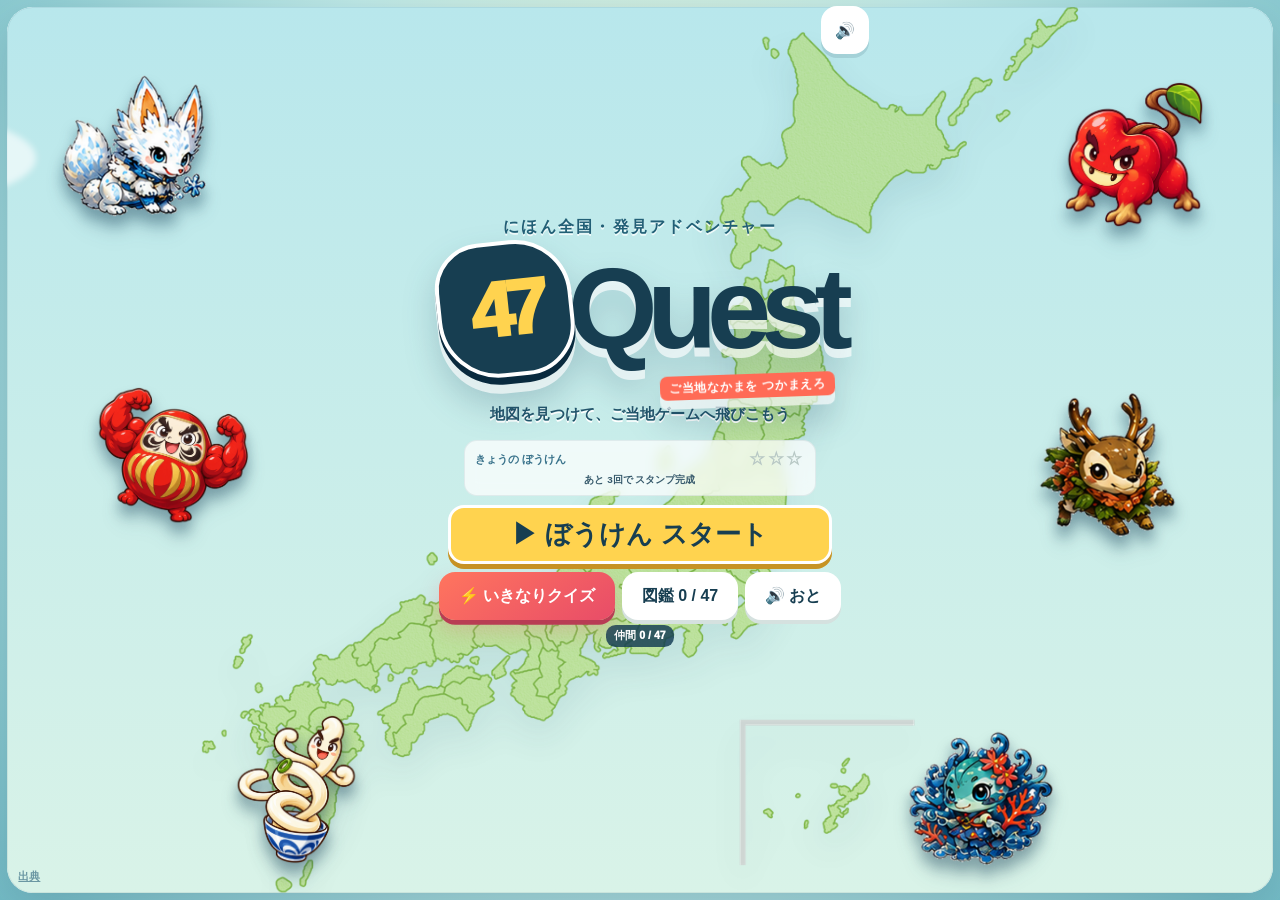
==== index.html @ 25d27fba "Add six distinctive regional characters and game-specific audio" ====
<!doctype html>
<html lang="ja">
  <head>
    <meta charset="UTF-8" />
    <meta name="viewport" content="width=device-width, initial-scale=1, viewport-fit=cover" />
    <meta name="theme-color" content="#123b53" />
    <meta name="description" content="日本全国を冒険して、47都道府県の場所と名前を楽しく覚えるWebゲーム" />
    <meta name="color-scheme" content="light" />
    <title>47Quest — にほん発見アドベンチャー</title>
    <link rel="icon" href="data:image/svg+xml,<svg xmlns='http://www.w3.org/2000/svg' viewBox='0 0 64 64'><rect rx='16' width='64' height='64' fill='%23123b53'/><path d='M17 15h9L19 49h-8l4-16H8l2-7h7zm13 0h9L32 49h-8l4-16h-7l2-7h7zm9 19c0-10 6-19 15-19s14 7 14 16c0 8-4 14-10 17l5 8h-9l-4-6c-8-1-11-7-11-16zm8 0c0 6 2 9 6 9s7-5 7-12c0-6-2-9-6-9-5 0-7 6-7 12z' fill='%23ffcf54'/></svg>" />
    <link rel="stylesheet" href="./styles.css" />
    <link rel="stylesheet" href="./src/interface.css" />
    <link rel="stylesheet" href="./src/featured-games.css" />
  </head>
  <body>
    <a class="skip-link" href="#game-main">ゲームへ移動</a>
    <main id="app" aria-live="polite"></main>
    <noscript>このゲームを遊ぶにはJavaScriptを有効にしてください。</noscript>
    <script src="./src/map-points.js" defer></script>
    <script src="./src/prefectures.js" defer></script>
    <script src="./src/prefecture-deck.js" defer></script>
    <script src="./src/regional-games.js" defer></script>
    <script src="./src/featured-games.js" defer></script>
    <script src="./src/microgames-v3.js" defer></script>
    <script src="./src/character-art.js" defer></script>
    <script src="./src/character-cries.js" defer></script>
    <script src="./src/game-audio.js" defer></script>
    <script src="./src/app.js" defer></script>
  </body>
</html>
---- styles.css ----
:root {
  --navy: #123b53;
  --navy-2: #23546d;
  --ocean: #dff5f7;
  --cream: #fffaf0;
  --paper: #fffdf8;
  --sun: #ffcf54;
  --coral: #ff6b56;
  --mint: #71d3ad;
  --sky: #80ccef;
  --lavender: #c9ace5;
  --line: rgba(18, 59, 83, .14);
  --shadow: 0 .55rem 0 rgba(18, 59, 83, .14), 0 1.1rem 2.6rem rgba(34, 87, 109, .12);
  --soft-shadow: 0 .3rem 0 rgba(18, 59, 83, .12);
  --ease: cubic-bezier(.2, .9, .25, 1.2);
}

* { box-sizing: border-box; }
html, body { width: 100%; height: 100%; overflow: hidden; }
body {
  margin: 0;
  min-width: 320px;
  background: #d8f1f3;
  color: var(--navy);
  font-family: ui-rounded, "Hiragino Maru Gothic ProN", "Yu Gothic UI", "Meiryo", sans-serif;
  -webkit-font-smoothing: antialiased;
  overscroll-behavior: none;
  user-select: none;
}
button { border: 0; color: inherit; font: inherit; }
button, [role="button"] { -webkit-tap-highlight-color: transparent; }
button:focus-visible, [role="button"]:focus-visible, canvas:focus-visible { outline: .22rem solid #1a80c3; outline-offset: .18rem; }
.skip-link { position: fixed; left: 1rem; top: -5rem; z-index: 20; background: #fff; color: var(--navy); padding: .7rem 1rem; border-radius: .8rem; font-weight: 900; }
.skip-link:focus { top: 1rem; }
#app { width: 100%; height: 100dvh; }

.app-screen {
  position: relative;
  isolation: isolate;
  width: 100%;
  height: 100dvh;
  overflow: hidden;
  display: grid;
  grid-template-rows: clamp(2.8rem, 7.2dvh, 4.2rem) minmax(0, 1fr);
  background:
    radial-gradient(circle at 10% 8%, rgba(255, 233, 139, .72) 0 7%, transparent 22%),
    radial-gradient(circle at 93% 88%, rgba(113, 211, 173, .42) 0 8%, transparent 24%),
    linear-gradient(145deg, #e5f8fa 0%, #fffaf0 58%, #d6f0e5 100%);
}
.app-screen::before { content:""; position:absolute; z-index:-1; width:clamp(10rem,28vw,28rem); aspect-ratio:1; right:-8%; top:10%; border-radius:43% 57% 62% 38%; background:radial-gradient(circle at 35% 32%,rgba(255,255,255,.72),rgba(128,204,239,.2) 42%,rgba(113,211,173,.12) 68%,transparent 70%); animation:world-drift 9s ease-in-out infinite alternate; pointer-events:none; }
@keyframes world-drift { to { transform:translate3d(-2.5vw,2vh,0) rotate(8deg) scale(1.05); } }
.app-screen::after {
  content: "";
  position: absolute;
  inset: 0;
  z-index: -1;
  pointer-events: none;
  opacity: .22;
  background-image: radial-gradient(rgba(18,59,83,.24) .7px, transparent .7px);
  background-size: 12px 12px;
  mask-image: linear-gradient(to bottom, #000, transparent 72%);
}

.topbar {
  z-index: 5;
  display: grid;
  grid-template-columns: minmax(8rem, 1fr) minmax(11rem, 2fr) minmax(8rem, 1fr);
  align-items: center;
  gap: 1rem;
  padding: max(.45rem, env(safe-area-inset-top)) max(1rem, env(safe-area-inset-right)) .4rem max(1rem, env(safe-area-inset-left));
  border-bottom: 1px solid rgba(18, 59, 83, .09);
  background: rgba(255, 253, 248, .7);
  backdrop-filter: blur(18px);
}
.brand { display: inline-flex; align-items: center; gap: .5rem; width: max-content; background: transparent; cursor: pointer; font-weight: 1000; letter-spacing: -.055em; font-size: clamp(1.05rem, 2vw, 1.65rem); }
.brand-mark { display: grid; place-items: center; width: clamp(2rem, 5dvh, 2.7rem); aspect-ratio: 1; border-radius: 35% 35% 42% 32%; background: var(--navy); color: var(--sun); box-shadow: var(--soft-shadow); transform: rotate(-4deg); letter-spacing: -.12em; font-size: .72em; }
.brand:hover .brand-mark { transform: rotate(5deg) scale(1.05); }
.top-title { min-width:0; justify-self:center; overflow:hidden; color:var(--navy); font-size:clamp(.92rem,1.7vw,1.35rem); font-weight:1000; text-align:center; text-overflow:ellipsis; white-space:nowrap; }
.top-actions { position:relative; justify-self:end; display:flex; gap:.55rem; }
.icon-button { min-width: clamp(2.35rem, 6dvh, 3rem); height: clamp(2.35rem, 6dvh, 3rem); padding: 0 .75rem; border-radius: 1rem; background: #fff; color: var(--navy); box-shadow: var(--soft-shadow); cursor: pointer; font-weight: 1000; transition: transform .18s var(--ease), background .18s; }
.icon-button:hover { transform: translateY(-2px) rotate(2deg); background: #fff6d5; }
.icon-button:active { transform: translateY(3px) scale(.97); box-shadow: none; }
.audio-panel { position:absolute; z-index:40; right:0; top:calc(100% + .7rem); width:min(21rem,calc(100vw - 1.4rem)); padding:.8rem; border:.18rem solid rgba(255,255,255,.8); border-radius:1.2rem; background:rgba(255,253,248,.96); box-shadow:0 1rem 2.8rem rgba(18,59,83,.28); backdrop-filter:blur(1rem) saturate(150%); transform-origin:top right; animation:audio-panel-in .24s cubic-bezier(.16,1,.3,1) both; }
.audio-panel[hidden] { display:none; }
@keyframes audio-panel-in { from { opacity:0; transform:scale(.9) translateY(-.4rem); } }
.audio-panel header { display:flex; align-items:center; justify-content:space-between; margin-bottom:.55rem; }
.audio-panel header strong { font-size:1rem; }
.audio-panel header button { width:2rem; aspect-ratio:1; border-radius:.6rem; background:#eaf4f3; cursor:pointer; font-weight:1000; }
.audio-panel label { display:grid; gap:.28rem; margin:.5rem 0; }
.audio-panel label>span { display:flex; justify-content:space-between; color:var(--navy); font-size:.78rem; font-weight:1000; }
.audio-panel output { min-width:2.2rem; color:#277054; text-align:right; }
.audio-panel input[type="range"] { --volume-fill:75%; width:100%; height:1.35rem; margin:0; cursor:pointer; accent-color:#38a87b; touch-action:none; }
.audio-panel label:nth-of-type(2) input { --volume-fill:85%; }
.audio-master-button { width:100%; min-height:2.5rem; margin-top:.4rem; border-radius:.75rem; background:var(--navy); color:#fff; cursor:pointer; font-size:.76rem; font-weight:1000; }

.viewport { min-height: 0; position: relative; display: grid; place-items: stretch; padding: clamp(.55rem, 1.8dvh, 1.15rem) clamp(.65rem, 2vw, 1.7rem) max(1rem, calc(env(safe-area-inset-bottom) + .55rem)); }
.scene { width: min(100%, 96rem); height: 100%; min-height: 0; margin: 0 auto; animation: scene-in .58s cubic-bezier(.16,1,.3,1) both; }
@keyframes scene-in { from { opacity:0; transform:translateY(1.4rem) scale(.975); filter:blur(.35rem); } 65% { filter:blur(0); } }
.scene > :where(header,aside,.map-card,.lesson-panel,.writing-board,.game-board,.review-location-map,.review-location-panel,.collection-grid,.reward-characters,.button-row) { animation:content-rise .62s cubic-bezier(.16,1,.3,1) both; }
.scene > :where(.map-card,.writing-board,.game-board,.review-location-panel,.collection-grid,.reward-characters) { animation-delay:.07s; }
@keyframes content-rise { from { opacity:0; transform:translateY(1rem) scale(.985); } }
.topbar { animation:topbar-arrive .48s cubic-bezier(.16,1,.3,1) both; }
@keyframes topbar-arrive { from { opacity:0; transform:translateY(-55%); } }
.title,.micro-command { animation:title-pop .55s .08s cubic-bezier(.18,1.35,.35,1) both; transform-origin:left center; }
@keyframes title-pop { from { opacity:0; transform:translateY(.45rem) scale(.94); } }

.eyebrow { margin: 0 0 .35rem; font-size: clamp(.64rem, 1.3vw, .82rem); font-weight: 1000; letter-spacing: .09em; color: #39728b; }
.title { margin: 0; color: var(--navy); font-size: clamp(1.65rem, 4.4vw, 4rem); line-height: .98; letter-spacing: -.07em; text-wrap: balance; }
.body-copy { margin: .55rem 0 0; max-width: 34rem; font-size: clamp(.74rem, 1.35vw, 1.05rem); line-height: 1.65; font-weight: 750; color: var(--navy-2); text-wrap: pretty; }
.button-row { display: flex; align-items: center; gap: clamp(.45rem, 1vw, .8rem); flex-wrap: wrap; }
.primary-button, .secondary-button, .tool-button {
  min-height: 3rem;
  border-radius: 1rem;
  padding: .75rem 1.25rem;
  cursor: pointer;
  font-weight: 1000;
  line-height: 1.1;
  box-shadow: var(--soft-shadow);
  transition: transform .18s var(--ease), filter .18s, box-shadow .18s;
}
.primary-button::after,.secondary-button::after,.tool-button::after,.icon-button::after,.zoom-button::after { content:""; position:absolute; inset:0; border-radius:inherit; background:radial-gradient(circle at 50% 40%,rgba(255,255,255,.9),transparent 55%); opacity:0; transform:scale(.35); pointer-events:none; }
.primary-button,.secondary-button,.tool-button,.icon-button,.zoom-button { position:relative; overflow:hidden; }
.primary-button:active::after,.secondary-button:active::after,.tool-button:active::after,.icon-button:active::after,.zoom-button:active::after { animation:press-glow .36s ease-out; }
@keyframes press-glow { 35% { opacity:.65; } to { opacity:0; transform:scale(1.5); } }
.primary-button { background: var(--navy); color: #fff; }
.primary-button.sun { background: var(--sun); color: var(--navy); }
.quick-quiz-button { background:linear-gradient(145deg,#ff755e,#e84c68); color:#fff; box-shadow:0 .3rem 0 #b83c54,0 .65rem 1.3rem rgba(232,76,104,.22); }
.quick-quiz-button:hover { filter:brightness(1.08); }
.secondary-button, .tool-button { background: #fff; color: var(--navy); }
.primary-button:hover, .secondary-button:hover, .tool-button:hover { transform: translateY(-3px) scale(1.015); filter: brightness(1.03); }
.primary-button:active, .secondary-button:active, .tool-button:active { transform: translateY(3px) scale(.98); box-shadow: none; }
.primary-button[disabled] { cursor: not-allowed; opacity: .45; transform: none; }

/* home */
.home-scene { position:relative; display:block; }
.home-copy { position:absolute; z-index:4; left:clamp(.7rem,1.5vw,1.1rem); top:clamp(.7rem,1.5vw,1.1rem); width:min(31rem,43%); min-width:16rem; display:flex; flex-direction:column; padding:clamp(.75rem,1.5vw,1.25rem); border-radius:1.25rem; background:rgba(255,253,248,.92); box-shadow:var(--shadow); backdrop-filter:blur(.55rem); }
.home-title { font-size: clamp(1.75rem,3.8vw,3.65rem); }
.home-title em { display: block; color: var(--coral); font-style: normal; }
.home-copy .button-row { margin-top: clamp(.8rem, 2.8dvh, 1.7rem); }
.daily-quest { display:grid; grid-template-columns:auto 1fr; align-items:center; gap:.18rem .55rem; margin-top:.75rem; padding:.55rem .7rem; border-radius:.8rem; background:#eef8f2; box-shadow:inset 0 0 0 1px rgba(18,59,83,.08); }
.daily-quest>span { color:#39728b; font-size:.7rem; font-weight:1000; }.daily-quest>strong { justify-self:end; color:#b8c8c5; letter-spacing:.16em; }.daily-quest i { font-style:normal; transition:transform .25s var(--ease); }.daily-quest i.is-done { color:#eaae22; text-shadow:0 0 .55rem rgba(255,207,84,.65); }.daily-quest>small { grid-column:1/-1; font-size:.62rem; font-weight:850; color:var(--navy-2); }
.map-card { position: relative; min-width: 0; min-height: 0; overflow: hidden; border-radius: clamp(1.4rem, 3vw, 2.6rem); background: var(--ocean); box-shadow: var(--shadow); border: .35rem solid rgba(255,255,255,.82); }
.map-card::before { content: ""; position: absolute; inset: 0; z-index: 1; pointer-events: none; box-shadow: inset 0 0 0 1px rgba(18,59,83,.08); border-radius: inherit; }
.map-image { width: 100%; height: 100%; display: block; object-fit: contain; transition: transform .85s var(--ease); }
.home-map { width:100%; height:100%; }
.map-badge { position: absolute; z-index: 2; left: 1rem; top: 1rem; display: flex; align-items: center; gap: .5rem; padding: .55rem .8rem; border-radius: .9rem; background: rgba(255,255,255,.9); box-shadow: 0 .25rem .8rem rgba(18,59,83,.12); font-size: clamp(.62rem, 1.2vw, .78rem); font-weight: 1000; }
.map-badge i { width: .7rem; height: .7rem; border-radius: 50%; background: var(--mint); box-shadow: 0 0 0 .25rem rgba(113,211,173,.25); }
.home-progress { position: absolute; z-index: 2; right: 1rem; bottom: 1rem; padding: .6rem .85rem; border-radius: .9rem; background: rgba(18,59,83,.9); color: #fff; font-weight: 900; font-variant-numeric: tabular-nums; }

/* map discovery */
.map-scene { position:relative; display:block; }
.map-scene>.map-stage { width:100%; height:100%; }
.map-question-bar { position:absolute; z-index:6; left:clamp(.65rem,1.3vw,1rem); right:clamp(.65rem,1.3vw,1rem); top:clamp(.65rem,1.3vw,1rem); display:grid; grid-template-columns:auto auto minmax(12rem,1fr) auto; align-items:center; gap:clamp(.55rem,1.3vw,1rem); min-width:0; padding:clamp(.45rem,1dvh,.7rem) clamp(.6rem,1.4vw,1rem); border-radius:1.15rem; background:rgba(255,253,248,.94); box-shadow:var(--soft-shadow); backdrop-filter:blur(.5rem); }
.map-question-copy { display:flex; align-items:baseline; gap:.65rem; min-width:max-content; }
.map-question-copy h1 { margin:0; color:var(--navy); font-size:clamp(1.35rem,3vw,2.65rem); line-height:1; letter-spacing:-.06em; }
.map-question-copy span { color:#367591; font-size:clamp(.72rem,1.15vw,.95rem); font-weight:900; }
.map-question-bar>p { min-width:0; margin:0; overflow:hidden; color:var(--navy-2); font-size:clamp(.65rem,1vw,.82rem); font-weight:850; text-overflow:ellipsis; white-space:nowrap; }
.map-question-bar>.primary-button { min-height:2.75rem; padding:.6rem 1rem; }
.map-learning-tray { position:absolute; z-index:7; right:clamp(.85rem,1.7vw,1.35rem); bottom:max(1.15rem, calc(env(safe-area-inset-bottom) + .75rem)); display:flex; align-items:center; gap:.65rem; max-width:calc(100% - 1.7rem); padding:.5rem; border-radius:1rem; background:rgba(255,253,248,.94); box-shadow:var(--soft-shadow); backdrop-filter:blur(.55rem); }
.map-learning-tray>div { display:grid; grid-template-columns:auto auto; align-items:baseline; gap:.15rem .5rem; min-width:9rem; }
.map-learning-tray>div>span { grid-column:1 / -1; color:#477184; font-size:clamp(.55rem,.8vw,.68rem); font-weight:900; }
.map-learning-tray strong { color:var(--navy); font-size:clamp(1.2rem,2.4vw,2rem); line-height:1; }
.map-learning-tray small { color:#367591; font-size:clamp(.62rem,1vw,.8rem); font-weight:900; }
.map-learning-tray>.primary-button { min-height:2.7rem; padding:.55rem .9rem; }
.detail-learning-tray { left:clamp(.7rem,1.5vw,1.1rem); right:auto; }
.detail-learning-tray>div { min-width:0; }
.map-stage { position: relative; min-height: 0; overflow: hidden; }
.map-stage .map-layers { transform-origin:0 0; will-change:transform; }
.map-stage[data-map-pannable="true"], .home-map[data-map-pannable="true"] { touch-action:none; }
.home-map[data-map-pannable="true"] > .map-image { transition:none; transform-origin:0 0; will-change:transform; }
.map-stage.is-map-zoomed, .home-map.is-map-zoomed { cursor:grab; }
.map-stage.is-map-zoomed:active, .home-map.is-map-zoomed:active { cursor:grabbing; }
.map-discovery-stage .map-overlay { filter:drop-shadow(0 0 .85rem rgba(255,67,55,1)) saturate(1.35); animation:discovery-pulse 1.15s ease-in-out infinite alternate; }
@keyframes discovery-pulse { to { filter:drop-shadow(0 0 1.25rem rgba(255,67,55,1)) saturate(1.6) brightness(1.08); } }
.map-discovery-stage .map-overlay { transform-origin:center; }
.map-learning-tray { animation:tray-spring .58s .16s cubic-bezier(.18,1.35,.35,1) both; }
@keyframes tray-spring { from { opacity:0; transform:translateY(2rem) scale(.88); } }
.map-stage[data-code="02"] { --origin: 57% 24%; --zoom: 1.55; }
.map-stage[data-code="37"] { --origin: 41% 49%; --zoom: 1.7; }
.map-stage[data-code="47"] { --origin: 15% 83%; --zoom: 1.65; }
.map-stage .map-credit { position: absolute; left: .75rem; bottom: .55rem; z-index: 3; max-width: 80%; margin: 0; color: #315f75; font-size: clamp(.45rem, .8vw, .64rem); font-weight: 700; text-shadow: 0 1px #fff; }
.zoom-button { position: absolute; z-index: 3; right: .8rem; top: .8rem; min-height: 2.6rem; padding: .5rem .8rem; border-radius: .85rem; background: rgba(255,255,255,.92); box-shadow: var(--soft-shadow); cursor: pointer; font-weight: 1000; }
.location-panel { min-height: 0; display: flex; flex-direction: column; justify-content: center; align-items: stretch; padding: clamp(.8rem, 2.4vw, 2rem); border-radius: 2rem; background: rgba(255,253,248,.88); box-shadow: var(--shadow); border: 1px solid rgba(255,255,255,.8); }
.place-chip { width: max-content; padding: .35rem .7rem; border-radius: .7rem; background: var(--sun); font-size: clamp(.62rem, 1.2vw, .8rem); font-weight: 1000; }
.place-name { margin: .55rem 0 0; font-size: clamp(2.2rem, 5.3vw, 5rem); line-height: .95; letter-spacing: -.09em; }
.place-reading { margin: .45rem 0 0; color: #367591; font-size: clamp(.8rem, 1.5vw, 1.1rem); font-weight: 900; letter-spacing: .05em; }
.find-copy { margin: clamp(.45rem, 2dvh, 1rem) 0; padding: .65rem .75rem; border-radius: .85rem; background: #edf8f6; font-weight: 800; line-height: 1.45; font-size: clamp(.67rem, 1.15vw, .9rem); }
.location-panel .primary-button { width: 100%; margin-top: .35rem; }
.detail-map-mascot { width:clamp(2.5rem,4.5vw,4.2rem); height:clamp(2.5rem,4.5vw,4.2rem); object-fit:contain; }
.detail-map-mascot.pref-mascot-fallback { border-width:.14rem; }

/* writing */
.writing-scene { display:grid; grid-template-columns:minmax(18rem,.55fr) minmax(0,1.45fr); gap:clamp(.65rem,2vw,1.35rem); }
.lesson-panel { min-height:0; display:flex; flex-direction:column; justify-content:center; gap:clamp(.35rem,1dvh,.6rem); padding:clamp(.8rem,1.7vw,1.35rem); border-radius:2rem; background:rgba(255,253,248,.9); box-shadow:var(--shadow); }
.lesson-panel .eyebrow { margin:0; }
.lesson-panel .title { margin:0; font-size:clamp(1.4rem,2.55vw,2.45rem); line-height:1.08; letter-spacing:-.055em; }
.sample-word { container-type:inline-size; display:grid; place-items:center; width:100%; min-width:0; min-height:clamp(3.6rem,11dvh,6.2rem); margin:.2rem 0; padding:.4rem .65rem; overflow:hidden; border-radius:1.2rem; background:#eef7f5; color:var(--navy); font-weight:1000; text-align:center; box-shadow:inset 0 0 0 .15rem rgba(18,59,83,.06); }
.sample-word-text { display:block; max-width:100%; white-space:nowrap; word-break:keep-all; font-size:clamp(1.5rem,13cqi,2.75rem); line-height:1; letter-spacing:0; }
.lesson-tip { margin:0; color:#467086; font-size:clamp(.64rem,1vw,.8rem); font-weight:800; line-height:1.45; text-wrap:pretty; }
.writing-board { min-height: 0; display: grid; grid-template-rows: minmax(0, 1fr) auto; gap: .55rem; }
.canvas-shell { position: relative; min-height: 0; overflow: hidden; border-radius: 2rem; background: #fffef9; box-shadow: var(--shadow); border: .35rem solid rgba(255,255,255,.9); }
.canvas-shell::before, .canvas-shell::after { content: ""; position: absolute; z-index: 0; pointer-events: none; background: repeating-linear-gradient(90deg, transparent 0 calc(25% - 1px), rgba(68,124,148,.11) calc(25% - 1px) 25%); inset: 0; }
.canvas-shell::after { transform: rotate(90deg); }
.trace-word { position: absolute; inset: 0; z-index: 1; display: grid; place-items: center; pointer-events: none; color: rgba(18,59,83,.1); font-size: clamp(3.2rem, 10vw, 8.8rem); font-weight: 1000; letter-spacing: .04em; transition: opacity .2s; }
.trace-word.is-hidden { opacity: 0; }
#write-canvas { position: relative; z-index: 2; display: block; width: 100%; height: 100%; touch-action: none; cursor: crosshair; }
.canvas-hint { position: absolute; z-index: 3; left: 50%; top: 50%; transform: translate(-50%,-50%); pointer-events: none; padding: .5rem .8rem; border-radius: .8rem; background: rgba(255,255,255,.82); color: #6d8b99; font-size: clamp(.64rem, 1.1vw, .86rem); font-weight: 900; transition: opacity .2s; }
.canvas-hint.is-hidden { opacity: 0; }
.writing-tools { display: flex; gap: .5rem; flex-wrap: wrap; }
.tool-button { min-height: 2.85rem; padding: .6rem .85rem; }
.canvas-next-button { position:absolute; z-index:5; right:clamp(.7rem,1.5vw,1rem); bottom:max(.85rem, calc(env(safe-area-inset-bottom) + .45rem)); min-width:min(44%,15rem); box-shadow:0 .35rem 0 rgba(18,59,83,.2),0 .6rem 1.4rem rgba(18,59,83,.14); }

/* mini games */
.game-scene { position:relative; display:block; }
.game-info { position:absolute; z-index:7; left:clamp(.65rem,1.4vw,1rem); right:clamp(.65rem,1.4vw,1rem); top:clamp(.65rem,1.4vw,1rem); display:flex; align-items:center; justify-content:space-between; gap:1rem; padding:clamp(.5rem,1.2dvh,.75rem) clamp(.65rem,1.3vw,1rem); border-radius:1.15rem; background:rgba(255,253,248,.92); box-shadow:var(--soft-shadow); backdrop-filter:blur(.5rem); pointer-events:none; }
.game-info>div { min-width:0; }
.game-info .eyebrow { margin:0 0 .15rem; }
.micro-command { margin:0; overflow:hidden; color:var(--navy); font-size:clamp(1rem,2.3vw,2rem); line-height:1.1; letter-spacing:-.035em; text-overflow:ellipsis; white-space:nowrap; }
.game-info .game-skip-button { flex:none; pointer-events:auto; }
.game-character { display:none; }
@keyframes character-bob { to { transform: translateY(-.45rem) rotate(2deg); } }
.game-board { position:relative; width:100%; height:100%; min-height:0; overflow:hidden; border-radius:2rem; box-shadow:var(--shadow); border:.35rem solid rgba(255,255,255,.85); touch-action:none; }
.run-challenge { position:absolute; z-index:8; left:.8rem; top:clamp(4.6rem,13dvh,6.4rem); display:grid; grid-template-columns:auto 1fr; align-items:center; gap:.05rem .42rem; max-width:min(18rem,62%); padding:.4rem .55rem; border:.14rem solid rgba(255,255,255,.8); border-radius:.85rem; background:rgba(18,59,83,.82); color:#fff; box-shadow:0 .3rem .9rem rgba(18,59,83,.2); backdrop-filter:blur(.4rem); pointer-events:none; }
.run-challenge>span { grid-row:1/span 2; font-size:1.35rem; }.run-challenge strong { overflow:hidden; font-size:clamp(.62rem,1.2vw,.78rem); text-overflow:ellipsis; white-space:nowrap; }.run-challenge small { color:#d9f5f0; font-size:.56rem; font-weight:800; }
.game-hud { position:absolute; z-index:6; left:.8rem; right:.8rem; bottom:.7rem; display:flex; justify-content:space-between; pointer-events:none; }
.hud-chip { min-width: 5rem; padding: .45rem .7rem; border-radius: .85rem; background: rgba(255,255,255,.92); box-shadow: 0 .2rem .55rem rgba(18,59,83,.12); font-size: clamp(.65rem, 1.2vw, .85rem); font-weight: 1000; font-variant-numeric: tabular-nums; text-align: center; }
.game-field { position: absolute; inset: 0; overflow: hidden; }
.apple-field { background: linear-gradient(#99ddf5 0 62%, #8ed178 62%); cursor: ew-resize; }
.apple-field::after { content:""; position:absolute; left:0; right:0; bottom:25%; height:13%; background:repeating-linear-gradient(90deg,#73b765 0 3%,#83c772 3% 7%); clip-path:polygon(0 100%,4% 10%,8% 100%,13% 25%,19% 100%,24% 12%,30% 100%,38% 20%,45% 100%,52% 5%,60% 100%,67% 18%,74% 100%,82% 8%,90% 100%,96% 16%,100% 100%); }
.basket { position: absolute; z-index: 3; left: 50%; bottom: 5%; width: clamp(4.7rem, 10vw, 7.2rem); height: clamp(2.2rem, 7dvh, 3.5rem); transform: translateX(-50%); border: .5rem solid #7b4b2a; border-top: 0; border-radius: .3rem .3rem 2rem 2rem; background: repeating-linear-gradient(90deg,#c9843f 0 10%,#edae5a 10% 20%); box-shadow: 0 .45rem 0 rgba(18,59,83,.16); }
.apple-item { position: absolute; z-index: 2; width: clamp(1.7rem, 4vw, 2.8rem); aspect-ratio: 1; border-radius: 46% 50% 48% 52%; background: radial-gradient(circle at 32% 24%,#ffb39a 0 12%,#ef564d 14% 70%,#bf303b 100%); border: .2rem solid #573443; box-shadow: 0 .25rem .2rem rgba(18,59,83,.18); }
.apple-item::before { content:""; position:absolute; width:42%; height:24%; right:-11%; top:-20%; border-radius:100% 0; background:#60bd68; border:.13rem solid #573443; transform:rotate(-20deg); }
.udon-field { display: grid; place-items: center; background: radial-gradient(circle at 50% 32%,#fff8ce,#f7c67d 70%,#df995c); }
.udon-machine { position: relative; width: min(62%, 20rem); height: 70%; display: flex; align-items: start; justify-content: center; }
.udon-bar { position: absolute; top: 4%; width: 72%; height: 1rem; border-radius: 1rem; background: #fff7dc; border: .25rem solid #6f4a3b; }
.noodle-rope { width: clamp(1.8rem,4vw,3rem); height: var(--noodle, 12%); max-height: 78%; margin-top: 1rem; border-radius: 0 0 1.2rem 1.2rem; background: linear-gradient(90deg,#f3ce75,#fffbd7 35% 65%,#e8be5e); border: .25rem solid #6f4a3b; border-top: 0; transition: height .06s linear; }
.target-zone { position: absolute; left: 8%; right: 8%; top: var(--target, 68%); height: 13%; border-top: .28rem dashed #e35f51; border-bottom: .28rem dashed #e35f51; background: rgba(255,255,255,.28); }
.hold-button { position: absolute; z-index: 6; left: 50%; bottom: 6%; transform: translateX(-50%); min-width: min(72%, 16rem); min-height: 3.4rem; border-radius: 1.2rem; background: var(--coral); color: #fff; box-shadow: 0 .45rem 0 #c5463e; cursor: pointer; font-weight: 1000; touch-action: none; }
.hold-button.is-holding { transform: translate(-50%, .35rem) scale(.98); box-shadow: none; background: #e65047; }
.surf-field { background: linear-gradient(#9be8f1 0 45%,#38bcd4 45% 62%,#177bb7 62%); cursor: grab; }
.surf-field::after { content:""; position:absolute; inset:48% -10% auto; height:24%; background:radial-gradient(ellipse at 50% 100%,transparent 0 47%,rgba(255,255,255,.82) 49% 54%,transparent 56%) 0 0/18% 100%; animation:waves 3s linear infinite; }
@keyframes waves { to { transform: translateX(18%); } }
.surfer { position: absolute; z-index: 3; left: 18%; top: 52%; width: clamp(3.8rem, 9vw, 6rem); aspect-ratio: 1; transform: translate(-50%,-50%); filter: drop-shadow(0 .35rem .25rem rgba(18,59,83,.25)); }
.surfer img { width: 100%; height: 100%; object-fit: contain; pointer-events: none; }
.surf-ring { position: absolute; z-index: 2; width: clamp(3.2rem,7vw,5rem); aspect-ratio: 1.15; border-radius: 50%; border: clamp(.35rem,1vw,.65rem) solid var(--sun); box-shadow: 0 0 0 .25rem rgba(255,255,255,.85),0 0 1rem rgba(255,207,84,.75); }
.game-overlay { position: absolute; inset: 0; z-index: 10; display: grid; place-items: center; padding: 1rem; background: rgba(18,59,83,.62); backdrop-filter: blur(.3rem); animation: fade-in .25s ease both; }
@keyframes fade-in { from { opacity: 0; } }
.result-card { position:relative; width:min(30rem,94%); max-height:94%; overflow:auto; padding:clamp(.75rem,2.2vw,1.35rem); border-radius:1.6rem; background:#fffdf8; text-align:center; box-shadow:0 1rem 3rem rgba(18,59,83,.28); animation:result-land .48s cubic-bezier(.18,1.35,.35,1) both; }
@keyframes result-land { from { opacity:0; transform:translateY(2rem) scale(.72) rotate(-3deg); } }
.result-card h3 { margin: 0 0 .35rem; font-size: clamp(1.5rem,4vw,2.7rem); }
.result-card p { margin:0 0 .55rem; font-weight:800; color:var(--navy-2); }
.result-stars { min-height:2.5rem; color:#a7b7b7; font-size:clamp(1.8rem,5vw,3.1rem); letter-spacing:.08em; line-height:1; }.result-stars i { display:inline-block; font-style:normal; animation:result-star .5s var(--star-delay) cubic-bezier(.18,1.6,.35,1) both; }.result-stars i.is-earned { color:#efb72f; text-shadow:0 .12rem 0 #bd7d19,0 0 1rem #ffe594; }
@keyframes result-star { from { opacity:0; transform:scale(2.4) rotate(-35deg); } }
.new-record { display:inline-block; margin:0 0 .4rem; padding:.22rem .5rem; border-radius:.5rem; background:var(--coral); color:#fff; font-size:.66rem; letter-spacing:.09em; animation:new-stamp .5s .45s cubic-bezier(.18,1.5,.35,1) both; }
.result-learning { padding:.48rem .6rem; border-radius:.75rem; background:#edf7f3; font-size:clamp(.62rem,1.1vw,.78rem); line-height:1.4; text-align:left; }.result-learning b { display:block; color:#277054; }.result-learning span { color:#a25e1f; }.result-actions { display:flex; justify-content:center; gap:.5rem; flex-wrap:wrap; margin-top:.65rem; }

/* review, collection, reward */
.review-scene { display:grid; grid-template-rows:auto minmax(0,1fr); gap:clamp(.45rem,1.2dvh,.75rem); }
.review-writing-top { display:flex; align-items:center; justify-content:space-between; gap:.65rem; min-width:0; padding:.45rem .65rem; border-radius:1rem; background:rgba(255,253,248,.9); box-shadow:var(--soft-shadow); }
.review-writing-context { display:flex; align-items:center; gap:.55rem; min-width:max-content; color:var(--navy-2); font-size:clamp(.66rem,1.1vw,.86rem); }
.review-writing-top .hint-stack { margin:0; flex:1; justify-content:center; }
.review-writing-top > .secondary-button { min-height:2.5rem; padding:.5rem .8rem; }
.review-list { display:grid; gap:.5rem; margin:.65rem 0; }
.review-place { display:grid; grid-template-columns:2rem 1fr auto; align-items:center; gap:.5rem; padding:.5rem .6rem; border-radius:.8rem; background:#eef7f5; font-weight:900; font-size:clamp(.66rem,1.1vw,.86rem); }
.review-place.is-current { background:#fff0bd; box-shadow:inset 0 0 0 .15rem var(--sun); }
.review-place.is-done { background:#dff4e8; color:#277054; }
.review-number { display:grid; place-items:center; width:1.8rem; aspect-ratio:1; border-radius:.55rem; background:#fff; }
.review-answer { font-size:clamp(1.25rem,3.3vw,3rem); letter-spacing:.03em; }
.hint-stack { display:flex; flex-wrap:wrap; gap:.45rem; margin-top:.45rem; }
.hint-chip { padding:.35rem .6rem; border-radius:.65rem; background:#fff; color:#3c7088; font-size:clamp(.62rem,1vw,.78rem); font-weight:900; }
.collection-scene, .reward-scene { display:flex; flex-direction:column; min-height:0; }
.section-head { display:flex; align-items:end; justify-content:space-between; gap:1rem; padding:.3rem .4rem .7rem; }
.collection-grid { min-height:0; flex:1; display:grid; grid-template-columns:repeat(3,minmax(0,1fr)); gap:clamp(.55rem,1.5vw,1rem); }
.collection-card { position:relative; min-height:0; overflow:hidden; display:grid; grid-template-columns:minmax(6rem,.7fr) minmax(7rem,1fr); align-items:center; gap:.3rem; padding:clamp(.6rem,1.5vw,1.2rem); border-radius:1.6rem; background:rgba(255,253,248,.92); box-shadow:var(--shadow); cursor:pointer; text-align:left; }
.collection-card:hover { transform:translateY(-.25rem) rotate(-.4deg); }
.collection-card { animation:card-deal .52s cubic-bezier(.18,1.22,.35,1) both; }
.collection-card:nth-child(2) { animation-delay:.045s; }.collection-card:nth-child(3) { animation-delay:.09s; }.collection-card:nth-child(4) { animation-delay:.135s; }.collection-card:nth-child(5) { animation-delay:.18s; }.collection-card:nth-child(6) { animation-delay:.225s; }
@keyframes card-deal { from { opacity:0; transform:translateY(1.4rem) rotate(1.5deg) scale(.94); } }
.collection-card img { width:100%; height:100%; max-height:34dvh; object-fit:contain; }
.collection-card.is-locked img { filter:grayscale(1) brightness(.18) opacity(.5); }
.collection-mascot-locked { position:relative; display:grid; place-items:center; width:min(100%,8.5rem); height:auto; aspect-ratio:1; justify-self:center; overflow:visible; border:.38rem solid #68747d; border-radius:48% 52% 45% 55% / 52% 45% 55% 48%; background:linear-gradient(145deg,#aab1b6,#747e86); box-shadow:inset .35rem -.45rem 0 rgba(25,38,48,.14),0 .5rem 0 rgba(18,59,83,.16); color:rgba(255,255,255,.92); font-size:clamp(2.8rem,5vw,4.4rem); font-weight:1000; line-height:1; transform:scale(.84); }
.collection-mascot-locked::before,.collection-mascot-locked::after { content:""; position:absolute; z-index:-1; bottom:-.5rem; width:34%; aspect-ratio:1.25; border-radius:50%; background:#747e86; }
.collection-mascot-locked::before { left:7%; transform:rotate(16deg); }
.collection-mascot-locked::after { right:7%; transform:rotate(-16deg); }
.collection-card.is-locked { cursor:default; }
.collection-card.is-locked:hover { transform:none; }
.collection-card h3 { margin:.2rem 0; font-size:clamp(1.1rem,2.4vw,2rem); }
.collection-card p { margin:0; color:var(--navy-2); font-size:clamp(.64rem,1.05vw,.82rem); font-weight:800; line-height:1.45; }
.collection-feature { display:block; overflow:hidden; margin-top:.2rem; color:#39728b; font-size:clamp(.56rem,.82vw,.7rem); font-weight:850; line-height:1.25; text-overflow:ellipsis; white-space:nowrap; }
.collection-statline { display:grid; grid-template-columns:repeat(3,minmax(0,1fr)); gap:.22rem; margin-top:.42rem; }
.collection-statline>span { display:grid; place-items:center; padding:.24rem .12rem; border-radius:.55rem; background:#edf7f3; color:var(--navy); font-size:clamp(.58rem,.82vw,.7rem); font-weight:1000; line-height:1.05; animation:mini-stat-in .45s var(--mini-delay) cubic-bezier(.16,1,.3,1) both; }
.collection-statline b { color:#39728b; font-size:.52rem; }
.collection-statline i { width:88%; height:.22rem; margin-top:.12rem; overflow:hidden; border-radius:1rem; background:#cadfdd; }
.collection-statline em { display:block; width:var(--stat); height:100%; border-radius:inherit; background:linear-gradient(90deg,var(--mint),var(--sun)); transform-origin:left; animation:stat-grow .75s calc(var(--mini-delay) + 120ms) cubic-bezier(.16,1,.3,1) both; }
.collection-statline>strong { grid-column:1 / -1; color:#e9a818; font-size:.66rem; letter-spacing:.08em; }
@keyframes mini-stat-in { from { opacity:0; transform:translateY(.35rem) scale(.92); } }
.new-tag { position:absolute; right:.75rem; top:.75rem; padding:.25rem .5rem; border-radius:.5rem; background:var(--coral); color:#fff; font-size:.68rem; font-weight:1000; transform:rotate(4deg); }
.reset-button { color:#94534b; }
.collection-reset-scrim { position:absolute; inset:0; z-index:30; display:grid; place-items:center; padding:1rem; background:rgba(18,59,83,.55); backdrop-filter:blur(.35rem); animation:fade-in .2s ease both; }
.collection-reset-dialog { width:min(27rem,92vw); padding:clamp(1rem,3vw,1.6rem); border:.25rem solid rgba(255,255,255,.9); border-radius:1.5rem; background:#fffdf8; box-shadow:0 1.2rem 3rem rgba(18,59,83,.3); text-align:center; animation:name-card-rise .34s cubic-bezier(.16,1,.3,1) both; }
.collection-reset-dialog>span { font-size:2.2rem; }.collection-reset-dialog h2 { margin:.25rem 0; font-size:clamp(1.35rem,3.5vw,2rem); }.collection-reset-dialog p { margin:.4rem 0 1rem; color:var(--navy-2); font-weight:850; }.collection-reset-dialog .button-row { justify-content:center; }
.danger-button { background:#d9554c; box-shadow:0 .3rem 0 #9e3934; }
.reward-scene { align-items:center; justify-content:center; text-align:center; }
.reward-scene .title { font-size:clamp(2rem,5vw,4.8rem); }
.reward-characters { width:min(60rem,100%); min-height:0; display:flex; align-items:end; justify-content:center; gap:clamp(.1rem,2vw,1rem); margin:.35rem 0; }
.reward-character { width:min(30%,16rem); max-height:44dvh; object-fit:contain; filter:drop-shadow(0 .65rem .5rem rgba(18,59,83,.2)); animation:reward-pop .7s var(--ease) both; animation-delay:var(--delay); }
@keyframes reward-pop { from { opacity:0; transform:translateY(4rem) scale(.3) rotate(-12deg); } 65% { transform:translateY(-.7rem) scale(1.08) rotate(3deg); } }
.confetti { position:absolute; inset:0; pointer-events:none; overflow:hidden; }
.confetti i { position:absolute; left:var(--x); top:-8%; width:.7rem; height:1.2rem; border-radius:.2rem; background:var(--color); animation:confetti-fall var(--speed) linear infinite; animation-delay:var(--delay); }
@keyframes confetti-fall { to { transform:translateY(115dvh) rotate(720deg); } }

@media (max-width: 900px) {
  .topbar { grid-template-columns:auto 1fr auto; gap:.55rem; padding-inline:.65rem; }
  .brand-name { display:none; }
  .home-copy { width:min(25rem,48%); }
  .map-question-bar { grid-template-columns:auto auto 1fr auto; }
  .map-question-bar>p { display:none; }
  .writing-scene { grid-template-columns:minmax(13rem,.52fr) minmax(0,1.48fr); }
  .game-info { left:.5rem; right:.5rem; top:.5rem; }
  .body-copy { line-height:1.45; }
  .primary-button,.secondary-button,.tool-button { min-height:2.7rem; padding:.6rem .85rem; border-radius:.85rem; }
  .collection-card { grid-template-columns:1fr; text-align:center; }
  .collection-card img { max-height:23dvh; }
}

@media (max-height: 520px) and (orientation: landscape) {
  .app-screen { grid-template-rows:2.8rem minmax(0,1fr); }
  .topbar { padding-top:.25rem; padding-bottom:.25rem; }
  .brand-mark { width:2rem; }
  .icon-button { min-width:2.1rem; height:2.1rem; border-radius:.7rem; padding:0 .55rem; }
  .viewport { padding:.4rem .55rem .5rem; }
  .home-copy,.location-panel,.lesson-panel,.game-info { padding:.55rem .7rem; border-radius:1.2rem; }
  .map-question-bar { padding:.3rem .45rem; border-radius:.85rem; }
  .map-question-copy h1 { font-size:clamp(1rem,3.2vw,1.5rem); }
  .map-question-copy span { display:none; }
  .map-question-bar>.primary-button { min-height:2.25rem; padding:.42rem .7rem; }
  .map-learning-tray { padding:.3rem; gap:.35rem; }
  .map-learning-tray>div { min-width:7.2rem; }
  .map-learning-tray strong { font-size:1rem; }
  .map-learning-tray>.primary-button { min-height:2.25rem; padding:.42rem .65rem; }
  .map-card,.canvas-shell,.game-board { border-radius:1.2rem; border-width:.2rem; }
  .home-title { font-size:clamp(2rem,6.5vw,3.2rem); }
  .home-copy { top:.45rem; left:.45rem; width:min(22rem,48%); min-width:13rem; padding:.55rem .7rem; border-radius:1rem; }
  .body-copy { margin-top:.3rem; font-size:.69rem; line-height:1.35; }
  .home-copy .button-row { margin-top:.55rem; }
  .primary-button,.secondary-button,.tool-button { min-height:2.25rem; padding:.42rem .7rem; font-size:.72rem; border-radius:.7rem; box-shadow:0 .2rem 0 rgba(18,59,83,.13); }
  .place-name { font-size:clamp(1.9rem,5.5vw,2.7rem); }
  .find-copy,.game-rule { margin:.35rem 0; padding:.42rem .55rem; font-size:.64rem; line-height:1.3; }
  .sample-word { min-height:3rem; margin:.15rem 0; border-radius:.8rem; }
  .writing-tools { gap:.3rem; }
  .tool-button { min-height:2.25rem; }
  .micro-command { font-size:clamp(.9rem,2.8vw,1.3rem); }
  .review-list { gap:.25rem; margin:.3rem 0; }
  .review-place { padding:.25rem .4rem; }
  .section-head { padding:.1rem .25rem .35rem; }
  .collection-grid { gap:.45rem; }
  .collection-card { grid-template-columns:minmax(4rem,.55fr) 1fr; padding:.45rem; border-radius:1rem; text-align:left; }
  .collection-card img { max-height:43dvh; }
  .reward-character { max-height:38dvh; }
}

@media (orientation: portrait) {
  .app-screen::before { content:"端末を横にすると、地図がもっと大きく見えるよ"; position:absolute; z-index:30; left:50%; bottom:max(1rem,env(safe-area-inset-bottom)); transform:translateX(-50%); width:max-content; max-width:88%; padding:.65rem .9rem; border-radius:.9rem; background:rgba(18,59,83,.92); color:#fff; font-size:.75rem; font-weight:900; box-shadow:0 .4rem 1.2rem rgba(18,59,83,.25); }
  .home-scene,.map-scene,.writing-scene,.game-scene { grid-template-columns:1fr; grid-template-rows:auto minmax(0,1fr); }
  .home-copy { padding:.4rem; }
  .home-copy .body-copy { display:none; }
  .map-question-bar { grid-template-columns:auto 1fr auto; }
  .map-question-bar>p { display:none; }
  .find-copy { display:none; }
  .writing-scene,.game-scene,.review-scene { grid-template-rows:auto minmax(0,1fr); }
  .lesson-panel,.game-info { padding:.45rem .7rem; }
  .lesson-panel .body-copy,.lesson-tip,.game-rule,.game-character { display:none; }
  .sample-word { min-height:2.8rem; margin:.25rem 0; }
  .collection-grid { grid-template-columns:1fr; overflow:auto; padding-bottom:4rem; }
  .location-quiz-overlay { top:3.8rem; width:min(18rem,46%); }
}

@media (prefers-reduced-motion: reduce) {
  *, *::before, *::after { scroll-behavior:auto!important; animation-duration:.001ms!important; animation-iteration-count:1!important; transition-duration:.001ms!important; }
}

/* v2: 47-prefecture map layers and honest handwriting checking */
.map-layers { position:relative; width:100%; height:100%; overflow:hidden; }
.map-layers .map-image { position:absolute; inset:0; }
.map-zoom-content { position:absolute; inset:0; transform-origin:0 0; will-change:transform; }
.map-overlay { pointer-events:none; filter:drop-shadow(0 0 .45rem rgba(255,80,70,.85)); }
.map-source-link { position:absolute; z-index:8; left:clamp(.45rem,1vw,.7rem); bottom:clamp(.35rem,.7vw,.55rem); color:#285f79; font-size:clamp(.42rem,.6vw,.54rem); font-weight:800; text-decoration:underline; opacity:.62; }
.map-source-link:hover { opacity:1; }
.ink-status { position:absolute; z-index:4; left:.65rem; bottom:.6rem; padding:.38rem .62rem; border-radius:.65rem; background:rgba(255,255,255,.9); color:#6a8795; font-size:clamp(.56rem,.95vw,.74rem); font-weight:900; box-shadow:0 .15rem .5rem rgba(18,59,83,.1); pointer-events:none; }
.ink-status.is-ready { background:#dff4e8; color:#267052; }

.pref-mascot-fallback { position:relative; display:grid; place-items:center; aspect-ratio:1; border-radius:46% 54% 49% 51% / 55% 43% 57% 45%; background:radial-gradient(circle at 32% 25%,#fff 0 8%,var(--mascot-color) 9% 62%,color-mix(in srgb,var(--mascot-color),#123b53 26%) 100%); border:.3rem solid #303446; box-shadow:inset .45rem -.55rem 0 rgba(18,59,83,.12),0 .5rem 0 rgba(18,59,83,.15); }
.pref-mascot-fallback span { font-size:clamp(1.8rem,5vw,4.5rem); transform:translateY(-5%); filter:drop-shadow(0 .14rem 0 rgba(255,255,255,.7)); }
.pref-mascot-fallback i,.pref-mascot-fallback b { position:absolute; top:70%; width:9%; aspect-ratio:1; border-radius:50%; background:#303446; }
.pref-mascot-fallback i { left:38%; }.pref-mascot-fallback b { right:38%; }
.game-character.pref-mascot-fallback { width:min(50%,8.5rem); max-height:28dvh; }
.collection-mascot { width:100%; height:100%; max-height:24dvh; object-fit:contain; }
.collection-mascot.pref-mascot-fallback { width:min(100%,8.5rem); height:auto; justify-self:center; }
.detail-mascot { width:min(70%,10rem); height:min(29dvh,10rem); object-fit:contain; align-self:center; }
.detail-mascot.pref-mascot-fallback { height:auto; }
.player-mascot { width:100%; height:100%; object-fit:contain; }
.player-mascot.pref-mascot-fallback { border-width:.18rem; }
.reward-character.pref-mascot-fallback { height:auto; }

.compare-scene { display:grid; grid-template-rows:auto minmax(0,1fr) auto; gap:clamp(.4rem,1vh,.7rem); }
.compare-heading { display:flex; align-items:center; justify-content:space-between; gap:1rem; padding:.45rem .75rem; border-radius:1rem; background:rgba(255,253,248,.9); box-shadow:var(--soft-shadow); }
.compare-heading .title { font-size:clamp(1.25rem,2.7vw,2.3rem); }
.compare-heading .body-copy { margin:0; }
.compare-grid { min-width:0; min-height:0; display:grid; grid-template-columns:minmax(0,1fr) minmax(0,1fr); gap:clamp(.35rem,1vw,.75rem); }
.compare-card { min-width:0; min-height:0; display:grid; grid-template-rows:auto minmax(0,1fr); gap:.45rem; padding:clamp(.45rem,1vw,.8rem); border-radius:1.7rem; background:#fffdf8; box-shadow:var(--shadow); text-align:center; overflow:hidden; }
.compare-card>span { font-weight:1000; color:#467086; }
.compare-card img { min-height:0; width:100%; height:100%; object-fit:contain; border-radius:1rem; background:#f8f8f2; }
.answer-card strong { display:grid; place-items:center; min-width:0; min-height:0; padding:.25rem; border-radius:1rem; background:#fff1bd; color:var(--navy); font-size:clamp(1.2rem,3.4vw,3.2rem); letter-spacing:.02em; line-height:1.1; overflow-wrap:anywhere; }
.compare-actions { display:flex; justify-content:flex-end; align-items:center; gap:.55rem; }
.compare-actions p { margin:0 auto 0 0; font-weight:900; color:#8a6331; }
.empty-reward { padding:1rem 1.3rem; border-radius:1rem; background:rgba(255,255,255,.86); font-weight:900; color:var(--navy-2); }
.page-count { align-self:center; min-width:3.4rem; text-align:center; font-size:.78rem; font-weight:1000; font-variant-numeric:tabular-nums; }
.collection-grid { grid-template-rows:repeat(2,minmax(0,1fr)); }

/* v2 arcade engines */
.catch-field { background:linear-gradient(#9adff3 0 61%,#8dd17a 61%); cursor:ew-resize; }
.grow-field { display:grid; place-items:center; background:radial-gradient(circle at 50% 28%,#fff6c8,#f4be72 72%,#df905a); }
.dodge-field { background:linear-gradient(#9be8f1 0 45%,#38bcd4 45% 62%,#177bb7 62%); cursor:grab; }
.dodge-field .surfer { bottom:auto; width:clamp(3.8rem,9vw,6rem); height:clamp(3.8rem,9vw,6rem); }
.tap-field { background:radial-gradient(circle at 50% 45%,#fff8ce,#9bded2); }
.timing-field { background:linear-gradient(150deg,#e8f7f8,#a9dbea); }
.carry-field { background:radial-gradient(circle at 72% 40%,#fff7c9 0,#9edddb 58%,#6fc4d0 100%); }
.search-field { display:grid; place-items:center; background:linear-gradient(145deg,#dff4ed,#98d6c2); }
.trace-field { background:linear-gradient(145deg,#e6f4f7,#b6d9e6); }
.balance-field { display:grid; place-items:center; background:linear-gradient(#afe2f0,#f7e7a5); }
.rhythm-field { display:grid; place-items:center; background:radial-gradient(circle,#274f67,#123b53); }
.game-field.flash-good::before,.game-field.flash-bad::before { content:""; position:absolute; inset:0; z-index:8; pointer-events:none; animation:field-flash .32s ease both; }
.game-field.flash-good::before { background:rgba(113,211,173,.35); }.game-field.flash-bad::before { background:rgba(255,107,86,.35); }
@keyframes field-flash { from { opacity:1; } to { opacity:0; } }
.combo-label { position:absolute; z-index:7; left:50%; top:17%; transform:translateX(-50%); color:#fff; font-size:clamp(1rem,3vw,2rem); font-weight:1000; text-shadow:0 .18rem 0 rgba(18,59,83,.3); }
.catch-token { position:absolute; z-index:2; display:grid; place-items:center; width:clamp(2rem,5vw,3.5rem); aspect-ratio:1; font-style:normal; font-size:clamp(1.45rem,4vw,2.7rem); filter:drop-shadow(0 .28rem .18rem rgba(18,59,83,.2)); }
.catch-token.is-bad { filter:grayscale(.3) drop-shadow(0 .28rem .18rem rgba(18,59,83,.25)); }
.noodle-rope { position:relative; }.noodle-rope span { position:absolute; left:50%; bottom:-1.3rem; transform:translateX(-50%); font-size:1.8rem; }
.judgement { position:absolute; z-index:7; left:50%; top:22%; transform:translateX(-50%); font-size:clamp(1rem,3vw,2rem); font-weight:1000; text-shadow:0 2px #fff; }
.judgement.is-good { color:#247a59; }.judgement.is-bad { color:#c7473f; }
.surf-rock { position:absolute; z-index:2; display:grid; place-items:center; width:clamp(2.8rem,6vw,4.5rem); aspect-ratio:1; color:#6f5360; font-size:clamp(2rem,5vw,4rem); filter:drop-shadow(0 .3rem .2rem rgba(18,59,83,.25)); }
.surfer.is-hit { animation:hit-blink .16s linear infinite alternate; }
@keyframes hit-blink { to { opacity:.25; } }
.pop-target { position:absolute; z-index:3; display:grid; place-items:center; width:clamp(3rem,7vw,5.2rem); aspect-ratio:1; transform:translate(-50%,-50%); border-radius:45% 55% 49% 51%; background:#fff; font-size:clamp(1.7rem,4.5vw,3.2rem); box-shadow:0 .45rem 0 rgba(18,59,83,.15),0 0 0 .22rem rgba(255,255,255,.5); cursor:pointer; animation:target-pop .24s var(--ease) both; }
@keyframes target-pop { from { transform:translate(-50%,-50%) scale(.2) rotate(-25deg); } }
.timing-lane { position:absolute; left:10%; right:10%; top:42%; height:1.2rem; border-radius:99rem; background:#fff; box-shadow:inset 0 .2rem .25rem rgba(18,59,83,.15); }
.timing-zone { position:absolute; top:-1rem; width:20%; height:3.2rem; transform:translateX(-50%); border-radius:.8rem; background:rgba(113,211,173,.65); border:.25rem solid #2f8f69; }
.timing-marker { position:absolute; top:50%; transform:translate(-50%,-50%); font-size:clamp(2rem,5vw,3.8rem); z-index:2; }
.timing-button { position:absolute; left:50%; bottom:9%; transform:translateX(-50%); min-width:min(60%,15rem); min-height:3.5rem; border-radius:1.1rem; background:var(--coral); color:#fff; box-shadow:0 .45rem 0 #c6473f; font-weight:1000; cursor:pointer; }
.balance-copy,.rhythm-copy { position:absolute; bottom:7%; margin:0; font-weight:1000; color:var(--navy-2); }
.wind-ribbon { position:absolute; inset:10% -15%; background:repeating-linear-gradient(165deg,transparent 0 8%,rgba(255,255,255,.3) 9% 11%,transparent 12% 19%); animation:wind-slide 2.8s linear infinite; pointer-events:none; }
@keyframes wind-slide { to { transform:translateX(12%); } }
.carry-target { position:absolute; z-index:2; left:72%; top:50%; display:grid; place-items:center; width:clamp(5.4rem,13vw,9rem); aspect-ratio:1; transform:translate(-50%,-50%); border:.55rem solid rgba(255,255,255,.96); border-radius:50%; background:rgba(255,207,84,.28); box-shadow:0 0 0 .45rem rgba(255,207,84,.75),0 0 2rem rgba(255,207,84,.9); transition:left .28s var(--ease),top .28s var(--ease); pointer-events:none; }
.carry-target i { width:35%; aspect-ratio:1; border-radius:50%; background:rgba(255,255,255,.78); animation:target-breathe .75s ease-in-out infinite alternate; }
.carry-target span { position:absolute; bottom:-2rem; color:var(--navy); font-size:clamp(.65rem,1.15vw,.85rem); font-weight:1000; }
.carry-target.is-caught { animation:target-caught .26s var(--ease); }
@keyframes target-breathe { to { transform:scale(1.35); opacity:.45; } }
@keyframes target-caught { 55% { transform:translate(-50%,-50%) scale(1.3) rotate(9deg); } }
.carry-item { position:absolute; z-index:4; left:15%; top:55%; display:grid; place-items:center; width:clamp(4.4rem,10vw,7rem); aspect-ratio:1; transform:translate(-50%,-50%); border:.3rem solid rgba(255,255,255,.9); border-radius:38% 62% 48% 52%; background:var(--sun); box-shadow:0 .65rem 0 rgba(18,59,83,.18),0 1rem 2rem rgba(18,59,83,.18); font-size:clamp(2.2rem,6vw,4.5rem); cursor:grab; touch-action:none; transition:transform .16s var(--ease),filter .16s; }
.carry-item::after { content:'つかむ'; position:absolute; top:105%; padding:.3rem .55rem; border-radius:.55rem; background:rgba(255,255,255,.9); color:var(--navy); font-size:clamp(.55rem,.9vw,.7rem); font-weight:1000; white-space:nowrap; }
.carry-item.is-dragging { transform:translate(-50%,-50%) scale(1.12) rotate(-5deg); cursor:grabbing; filter:drop-shadow(0 0 1rem rgba(255,255,255,.9)); }
.carry-item.is-returning { animation:item-return .28s var(--ease); }
@keyframes item-return { 50% { transform:translate(-50%,-50%) scale(.82) rotate(8deg); } }
.carry-copy { position:absolute; z-index:3; left:50%; bottom:5%; transform:translateX(-50%); margin:0; padding:.45rem .7rem; border-radius:.7rem; background:rgba(255,255,255,.85); color:var(--navy-2); font-weight:1000; white-space:nowrap; pointer-events:none; }
.search-grid { width:min(72%,27rem); height:min(75%,21rem); display:grid; grid-template-columns:repeat(3,1fr); gap:clamp(.35rem,1vw,.7rem); }
.search-tile { min-height:0; border-radius:1rem; background:#fffdf8; color:#4d7588; box-shadow:0 .35rem 0 rgba(18,59,83,.14); font-size:clamp(1.4rem,4vw,2.7rem); font-weight:1000; cursor:pointer; }
.search-tile.is-found { background:#fff0b5; transform:rotate(3deg) scale(1.05); }.search-tile.is-empty { opacity:.45; box-shadow:none; }
.trace-route { position:absolute; inset:0; width:100%; height:100%; pointer-events:none; }.trace-route polyline { fill:none; stroke:rgba(18,59,83,.18); stroke-width:2.5; stroke-dasharray:4 3; vector-effect:non-scaling-stroke; }
.route-point { position:absolute; z-index:2; display:grid; place-items:center; width:clamp(2rem,5vw,3.2rem); aspect-ratio:1; transform:translate(-50%,-50%); border-radius:50%; background:#fff; color:var(--navy); font-style:normal; font-weight:1000; box-shadow:0 .3rem 0 rgba(18,59,83,.15); }
.route-point.is-next { background:var(--sun); animation:point-pulse .7s ease-in-out infinite alternate; }.route-point.is-done { background:var(--mint); color:#fff; }
@keyframes point-pulse { to { transform:translate(-50%,-50%) scale(1.18); } }
.trace-player { position:absolute; z-index:3; left:7%; top:50%; transform:translate(-50%,-50%); font-size:clamp(2rem,5vw,3.5rem); pointer-events:none; }
.balance-track { position:relative; width:78%; height:1.3rem; border-radius:99rem; background:#fff; box-shadow:0 .35rem 0 rgba(18,59,83,.14); }
.safe-zone { position:absolute; left:38%; width:24%; top:-1.2rem; height:3.7rem; border-radius:.9rem; background:rgba(113,211,173,.42); border:.22rem dashed #2e926c; }
.balance-ball { position:absolute; z-index:2; left:50%; top:50%; transform:translate(-50%,-50%); font-size:clamp(2.2rem,6vw,4.4rem); }
.rhythm-pads { width:min(62%,25rem); aspect-ratio:2; display:grid; grid-template-columns:repeat(2,1fr); gap:.65rem; transform:translateY(-12%); }
.rhythm-pads button { border-radius:1rem; background:color-mix(in srgb,var(--pad),#123b53 42%); box-shadow:inset 0 0 0 .2rem rgba(255,255,255,.12),0 .35rem 0 rgba(0,0,0,.2); cursor:pointer; color:#fff; font-weight:1000; }
.rhythm-pads button.is-lit { background:var(--pad); transform:scale(1.05); box-shadow:0 0 1.5rem var(--pad); }
.rhythm-copy { bottom:27%; color:#fff; }
.rhythm-control { position:absolute; z-index:4; left:50%; bottom:5%; transform:translateX(-50%); min-width:min(58%,15rem); min-height:2.8rem; padding:.55rem .8rem; border-radius:.9rem; background:var(--sun); color:var(--navy); box-shadow:0 .35rem 0 rgba(0,0,0,.24); cursor:pointer; font-weight:1000; transition:transform .18s var(--ease),opacity .18s; }
.rhythm-control:hover { transform:translate(-50%,-.15rem) scale(1.02); }
.rhythm-control:active { transform:translate(-50%,.25rem) scale(.98); box-shadow:none; }
.rhythm-control[disabled] { opacity:.65; cursor:wait; transform:translateX(-50%); }

.result-actions {
  display: flex;
  justify-content: center;
  gap: 10px;
  flex-wrap: wrap;
}

.game-skip-button {
  align-self: center;
  margin-top: auto;
  min-height: 2.2rem;
  padding: .35rem .7rem;
  border-radius: .75rem;
  background: rgba(255,255,255,.72);
  color: #5b7b89;
  font-size: clamp(.58rem,.9vw,.72rem);
  font-weight: 900;
  cursor: pointer;
}

/* post-game location recall */
.location-quiz-scene {
  display: block;
}
.location-feedback {
  display: grid;
  gap: .12rem;
  min-height: 0;
  padding: .6rem .7rem;
  border-radius: .9rem;
  background: #eef7f5;
  color: #477184;
  font-size: clamp(.62rem,1vw,.8rem);
  font-weight: 850;
  line-height: 1.35;
}
.location-feedback strong { color: var(--navy); font-size: 1.18em; }
.location-feedback.is-wrong { background: #fff0e4; color: #91514b; }
.location-feedback.is-correct { background: #dff4e8; color: #267052; }
.location-quiz-actions { display: flex; gap: .5rem; flex-wrap: wrap; }
.location-quiz-actions > button { flex: 1 1 8rem; }
.location-quiz-map-card {
  position:relative;
  width:100%;
  height:100%;
  min-width: 0;
  min-height: 0;
  display: grid;
  place-items: center;
  overflow: hidden;
  border: .35rem solid rgba(255,255,255,.86);
  border-radius: 2rem;
  background: var(--ocean);
  box-shadow: var(--shadow);
}
.location-quiz-overlay { position:absolute; z-index:7; left:clamp(.75rem,1.5vw,1.15rem); top:clamp(4rem,12dvh,6rem); display:flex; flex-direction:column; align-items:stretch; gap:.45rem; width:min(22rem,36%); padding:.45rem; border-radius:1rem; background:rgba(255,253,248,.92); box-shadow:var(--soft-shadow); backdrop-filter:blur(.5rem); }
.location-quiz-overlay .location-feedback { flex:1; }
.quiz-map-frame { position:relative; height:100%; max-width:100%; aspect-ratio:8 / 5; overflow:hidden; cursor:crosshair; touch-action:none; }
.quiz-map-frame:focus-visible { outline:.25rem solid #1a80c3; outline-offset:-.35rem; border-radius:1.5rem; }
.quiz-map-base, .quiz-answer-overlay { position: absolute; inset: 0; width: 100%; height: 100%; object-fit: contain; }
.quiz-answer-overlay { z-index: 2; opacity: 0; pointer-events: none; filter: drop-shadow(0 0 .55rem rgba(255,80,70,.88)); transition: opacity .35s ease; }
.quiz-answer-overlay.is-revealed { opacity: 1; animation: answer-glow .75s var(--ease) both; }
@keyframes answer-glow { 0% { transform: scale(.98); filter: drop-shadow(0 0 0 rgba(255,80,70,0)); } 65% { transform: scale(1.018); } 100% { transform: scale(1); } }
.map-tap-guide { position:absolute; z-index:3; left:5%; top:5%; padding:.45rem .65rem; border-radius:.75rem; background:rgba(255,255,255,.9); color:var(--navy); box-shadow:var(--soft-shadow); font-size:clamp(.58rem,1vw,.76rem); font-weight:1000; pointer-events:none; transition:opacity .2s; animation:tap-guide 1s ease-in-out infinite alternate; }
.map-tap-guide.is-hidden { opacity:0; animation:none; }
@keyframes tap-guide { to { transform:translateY(.18rem); } }
.location-guess-marker { position:absolute; z-index:5; left:var(--guess-x); top:var(--guess-y); display:grid; place-items:center; width:clamp(1.25rem,2.8vw,2.1rem); aspect-ratio:1; transform:translate(-50%,-50%); border-radius:50%; background:#fff; color:var(--coral); box-shadow:0 .18rem .55rem rgba(18,59,83,.25); font-size:clamp(1rem,2.2vw,1.6rem); font-style:normal; font-weight:1000; pointer-events:none; animation:guess-mark .32s var(--ease) both; }
@keyframes guess-mark { from { opacity:0; transform:translate(-50%,-50%) scale(.25) rotate(-20deg); } }
.location-answer-ring { position:absolute; z-index:4; left:var(--answer-x); top:var(--answer-y); width:clamp(1.3rem,3vw,2.3rem); aspect-ratio:1; transform:translate(-50%,-50%) scale(.25); border:.24rem solid #fff; border-radius:50%; box-shadow:0 0 0 .3rem rgba(255,107,86,.72),0 0 1rem rgba(255,107,86,.9); opacity:0; pointer-events:none; }
.location-answer-ring.is-revealed { opacity:1; animation:answer-ring .8s var(--ease) both; }
@keyframes answer-ring { 55% { transform:translate(-50%,-50%) scale(1.45); } 100% { transform:translate(-50%,-50%) scale(1); } }
.quiz-map-credit { position: absolute; z-index: 3; left: 3%; bottom: 2%; margin: 0; color: #315f75; font-size: clamp(.42rem,.7vw,.6rem); font-weight: 700; text-shadow: 0 1px #fff; }

/* map-first review */
.review-location-scene { display:grid; grid-template-columns:minmax(0,1.45fr) minmax(22rem,.8fr); gap:clamp(.55rem,1.2vw,.9rem); }
.review-location-map { position:relative; width:100%; height:100%; overflow:hidden; border:.35rem solid rgba(255,255,255,.86); border-radius:2rem; background:var(--ocean); box-shadow:var(--shadow); }
.review-location-map .map-layers { position:absolute; inset:0; }
.review-location-map[data-show-entire-japan="true"] .map-image { width:100%; height:100%; object-fit:contain; object-position:center; }
/* 回答UIは隣のカラムに置き、沖縄を含む地図下部には重ねない。 */
.review-location-map[data-show-entire-japan="true"] .map-source-link { left:.7rem; right:auto; bottom:.55rem; }
.review-map-guide { position:absolute; z-index:4; left:clamp(.65rem,1.5vw,1rem); top:clamp(.65rem,1.5vw,1rem); padding:.45rem .7rem; border-radius:.75rem; background:rgba(255,255,255,.9); color:var(--navy); box-shadow:var(--soft-shadow); font-size:clamp(.62rem,1vw,.8rem); font-weight:1000; }
.review-location-picker { min-width:0; min-height:0; display:grid; grid-template-rows:auto auto minmax(0,1fr) auto; gap:.6rem; padding:clamp(.65rem,1.3vw,1rem); border:.28rem solid rgba(255,255,255,.86); border-radius:1.6rem; background:rgba(255,253,248,.94); box-shadow:var(--shadow); }
.review-picker-heading { display:grid; gap:.1rem; }
.review-picker-heading .eyebrow { margin:0; }
.review-picker-heading strong { color:var(--navy); font-size:clamp(1.2rem,2.5vw,2rem); line-height:1.05; }
.review-location-answer { display:flex; align-items:baseline; gap:.55rem; min-height:2.8rem; padding:.5rem .65rem; border-radius:.75rem; background:#eef7f5; color:#477184; font-size:clamp(.65rem,1.05vw,.84rem); font-weight:900; }
.review-location-answer.is-revealed { background:#fff0bd; color:var(--navy); }
.review-location-answer.is-correct { background:#dff4e8; color:#267052; }
.review-location-answer.is-wrong { background:#fff0e4; color:#91514b; animation:micro-miss .24s ease; }
.review-location-answer strong { font-size:clamp(1.15rem,2.5vw,2rem); }
.review-location-answer span { color:var(--navy-2); }
.review-prefecture-grid { min-height:0; overflow-y:auto; overscroll-behavior:contain; display:grid; grid-template-columns:repeat(auto-fit,minmax(5.8rem,1fr)); align-content:start; gap:.38rem; padding:.15rem .2rem .3rem .05rem; scrollbar-width:thin; }
.review-prefecture-choice { min-height:2.55rem; padding:.42rem .3rem; border:.12rem solid #d6e7e8; border-radius:.72rem; background:#fff; color:var(--navy); box-shadow:0 .15rem 0 #c9dcde; cursor:pointer; font-size:clamp(.7rem,1.1vw,.9rem); font-weight:950; }
.review-prefecture-choice:hover { border-color:#7cc8ad; background:#effaf4; transform:translateY(-.08rem); }
.review-prefecture-choice.is-wrong { border-color:#ef9a8e; background:#fff0e4; color:#a34d45; box-shadow:none; text-decoration:line-through; }
.review-prefecture-choice.is-correct { border-color:#43ad7c; background:#ccefdc; color:#1f6c4e; box-shadow:0 0 0 .15rem rgba(67,173,124,.22); }
.review-prefecture-choice:disabled { cursor:default; transform:none; opacity:.62; }
.review-prefecture-choice.is-correct:disabled { opacity:1; }
.review-location-next { width:100%; }

@media (max-width:760px), (orientation:portrait) {
  .review-location-scene { grid-template-columns:1fr; grid-template-rows:minmax(13rem,44%) minmax(0,56%); }
  .review-location-picker { padding:.55rem; border-radius:1.2rem; }
  .review-picker-heading { display:flex; align-items:baseline; justify-content:space-between; gap:.5rem; }
  .review-prefecture-grid { grid-template-columns:repeat(3,minmax(0,1fr)); }
}

@media (max-height:520px) and (orientation:landscape) {
  .compare-heading { padding:.5rem .65rem; border-radius:1rem; }
  .compare-card { padding:.4rem; border-radius:1rem; }
  .compare-actions { gap:.35rem; }
  .compare-actions p { font-size:.65rem; }
  .ink-status { bottom:.35rem; left:.4rem; max-width:48%; }
  .canvas-next-button { min-width:38%; min-height:2.55rem; padding:.55rem .75rem; }
  .collection-mascot.pref-mascot-fallback { max-height:17dvh; }
  .location-feedback { min-height:2.8rem; padding:.4rem .55rem; }
  .location-quiz-actions > button { min-height:2.4rem; padding:.45rem .6rem; }
  .location-quiz-overlay { top:3.3rem; width:min(19rem,38%); padding:.3rem; }
  .review-location-map { border-radius:1.2rem; border-width:.2rem; }
  .review-location-answer { min-height:2.35rem; padding:.35rem .5rem; }
  .review-prefecture-choice { min-height:2.2rem; padding:.3rem .2rem; }
  .review-writing-top { padding:.3rem .45rem; }
}

/* v3: fast, one-command prefecture microgames */
.rapid-field {
  box-sizing: border-box;
  isolation:isolate;
  overflow:hidden;
  background:
    radial-gradient(circle at 72% 22%,rgba(255,255,255,.8),transparent 24%),
    radial-gradient(circle at 20% 84%,color-mix(in srgb,var(--game-color),#fff 35%),transparent 34%),
    linear-gradient(145deg,color-mix(in srgb,var(--game-color),#fff 65%),#dff4f4);
}
.rapid-field::after { content:""; position:absolute; inset:0; z-index:-1; opacity:.18; background-image:radial-gradient(rgba(18,59,83,.3) .8px,transparent .8px); background-size:13px 13px; pointer-events:none; }
.micro-intro { position:absolute; inset:0; z-index:20; display:grid; place-items:center; align-content:center; gap:clamp(.45rem,1.3dvh,.85rem); padding:clamp(1rem,3vw,2rem); background:rgba(18,59,83,.91); color:#fff; transition:opacity .22s ease,transform .22s ease; }
.micro-intro strong { font-size:clamp(1.65rem,5vw,4.6rem); line-height:.98; letter-spacing:-.065em; text-align:center; text-wrap:balance; }
.micro-intro small { max-width:34rem; color:#e8fbff; font-size:clamp(.82rem,1.8vw,1.2rem); font-weight:850; line-height:1.35; text-align:center; text-wrap:balance; }
.micro-intro span { font-size:clamp(1.8rem,6vw,4.2rem); line-height:1; animation:intro-bob .42s var(--ease) infinite alternate; }
.micro-start-button { min-width:min(80%,18rem); min-height:clamp(3rem,8dvh,4.2rem); padding:.65rem 1.2rem; border:.2rem solid rgba(255,255,255,.78); border-radius:1.2rem; background:var(--sun); color:var(--navy); box-shadow:0 .38rem 0 #c99223,0 .75rem 1.5rem rgba(0,0,0,.2); cursor:pointer; font-size:clamp(1rem,2.3vw,1.45rem); font-weight:1000; }
.micro-start-button:active { transform:translateY(.2rem); box-shadow:0 .18rem 0 #c99223,0 .4rem .8rem rgba(0,0,0,.18); }
.micro-start-button:focus-visible { outline:.24rem solid #fff; outline-offset:.2rem; }
.micro-intro.is-gone { opacity:0; transform:scale(1.12); }
@keyframes intro-bob { to { transform:translateY(-.35rem) rotate(5deg) scale(1.08); } }
.micro-burst { position:absolute; z-index:15; transform:translate(-50%,-50%); color:#fff; font-size:clamp(2rem,7vw,5rem); font-style:normal; font-weight:1000; text-shadow:0 .18rem 0 var(--navy),0 0 1rem var(--sun); pointer-events:none; animation:micro-burst .5s var(--ease) both; }
@keyframes micro-burst { from { opacity:0; transform:translate(-50%,-50%) scale(.2) rotate(-25deg); } 60% { opacity:1; transform:translate(-50%,-50%) scale(1.35) rotate(8deg); } to { opacity:0; transform:translate(-50%,-70%) scale(.9); } }
.micro-finale { position:absolute; inset:0; z-index:18; overflow:hidden; display:grid; place-items:center; background:radial-gradient(circle at 50% 50%,rgba(255,246,169,.92),rgba(18,59,83,.88) 62%); backdrop-filter:blur(.2rem); animation:finale-arrive .38s cubic-bezier(.16,1,.3,1) both; }
@keyframes finale-arrive { from { opacity:0; transform:scale(1.12); filter:brightness(2); } }
.micro-finale::before { content:""; position:absolute; width:min(78vmin,38rem); aspect-ratio:1; border-radius:50%; background:repeating-conic-gradient(rgba(255,255,255,.8) 0 5deg,transparent 5deg 17deg); opacity:.5; animation:reveal-rays 8s linear infinite; }
.micro-finale-copy { position:absolute; z-index:2; left:50%; top:10%; width:90%; transform:translateX(-50%); color:#fff; font-size:clamp(1.2rem,4vw,2.8rem); font-weight:1000; text-align:center; text-shadow:0 .18rem .25rem rgba(18,59,83,.5); }
.micro-finale-target { position:absolute; z-index:3; left:var(--final-x); top:var(--final-y); display:grid; place-items:center; width:clamp(8rem,24vw,16rem); aspect-ratio:1; transform:translate(-50%,-50%); border:.45rem solid #fff; border-radius:50%; background:linear-gradient(145deg,var(--sun),#ff7b5c); box-shadow:0 0 0 .45rem rgba(255,207,84,.45),0 1rem 2rem rgba(18,59,83,.28); font-size:clamp(4rem,13vw,9rem); cursor:pointer; animation:finale-target .55s cubic-bezier(.18,1.5,.35,1) both,finale-pulse .48s .6s ease-in-out infinite alternate; }
@keyframes finale-target { from { opacity:0; transform:translate(-50%,-50%) scale(.1) rotate(-120deg); } }
@keyframes finale-pulse { to { transform:translate(-50%,-50%) scale(1.08) rotate(4deg); filter:brightness(1.12); } }
.finale-1 .micro-finale-target { border-radius:44% 56% 51% 49%; animation-name:finale-target,finale-float; }.finale-2 .micro-finale-target { animation-name:finale-target,finale-dance; }.finale-3 .micro-finale-target { filter:saturate(1.2) sepia(.25); }
@keyframes finale-float { to { transform:translate(-50%,-58%) scale(1.05) rotate(-5deg); } } @keyframes finale-dance { to { transform:translate(-50%,-50%) scale(1.06) rotate(8deg); } }
.micro-finale-call { position:absolute; z-index:4; left:50%; bottom:8%; transform:translateX(-50%); padding:.55rem 1rem; border-radius:1rem; background:#fff; color:var(--navy); box-shadow:0 .35rem 0 rgba(18,59,83,.22); font-size:clamp(1rem,3vw,1.8rem); font-weight:1000; animation:point-pulse .45s ease-in-out infinite alternate; }
.micro-final-burst { animation:finale-screen-pop .5s ease both; }
@keyframes finale-screen-pop { 45% { filter:brightness(1.7) saturate(1.35); transform:scale(1.015); } }
.rapid-field.micro-hit { animation:micro-hit .22s var(--ease); }.rapid-field.micro-miss { animation:micro-miss .24s ease; }
@keyframes micro-hit { 50% { filter:brightness(1.13) saturate(1.15); } }
@keyframes micro-miss { 25% { transform:translateX(-.35rem); } 75% { transform:translateX(.35rem); } }

.micro-play-status { position:absolute; z-index:14; left:50%; top:18%; display:grid; justify-items:center; gap:.2rem; transform:translateX(-50%); pointer-events:none; }
.micro-streak { min-height:1.6em; color:#fff; font-size:clamp(1rem,2.6vw,1.8rem); font-weight:1000; text-shadow:0 .12rem .15rem rgba(18,59,83,.55); }
.micro-progress-pips { display:flex; gap:.28rem; padding:.3rem .5rem; border-radius:1rem; background:rgba(18,59,83,.18); backdrop-filter:blur(.25rem); }
.micro-progress-pips i { width:clamp(.48rem,1.3vw,.7rem); aspect-ratio:1; border:.12rem solid rgba(255,255,255,.85); border-radius:50%; background:rgba(255,255,255,.25); transition:transform .25s var(--ease),background .2s; }
.micro-progress-pips i.is-filled { background:var(--sun); transform:scale(1.28); box-shadow:0 0 .65rem rgba(255,207,84,.9); }
.micro-streak.is-pop { animation:streak-pop .34s cubic-bezier(.18,1.45,.35,1); }
@keyframes streak-pop { from { opacity:0; transform:translateY(.6rem) scale(.65); } }
.rapid-field.is-fever { animation:fever-glow .5s ease both; }
@keyframes fever-glow { 45% { box-shadow:inset 0 0 3rem rgba(255,207,84,.8); filter:saturate(1.3) brightness(1.08); } }

.micro-route-line { position:absolute; inset:0; width:100%; height:100%; pointer-events:none; }
.micro-route-line polyline { fill:none; stroke:rgba(18,59,83,.22); stroke-width:2.4; stroke-dasharray:4 3; vector-effect:non-scaling-stroke; }
.micro-wall { position:absolute; transform:translate(-50%,-50%); border-radius:.7rem; background:repeating-linear-gradient(135deg,#d95b50 0 .6rem,#fff .6rem 1.2rem); box-shadow:0 .25rem 0 rgba(18,59,83,.18); }
.micro-check { position:absolute; z-index:3; display:grid; place-items:center; width:clamp(2.5rem,6vw,4.6rem); aspect-ratio:1; transform:translate(-50%,-50%); border:.3rem solid #fff; border-radius:50%; background:#fff; color:var(--navy); box-shadow:0 .35rem 0 rgba(18,59,83,.18); font-size:clamp(1rem,2.5vw,1.7rem); }
.micro-check.is-next { background:var(--sun); animation:target-breathe .55s ease-in-out infinite alternate; }.micro-check.is-done { background:var(--mint); color:#fff; }
.micro-drag-token { position:absolute; z-index:6; display:grid; place-items:center; width:clamp(3.5rem,9vw,6.5rem); aspect-ratio:1; transform:translate(-50%,-50%); border:.28rem solid #fff; border-radius:42% 58% 48% 52%; background:var(--game-color); box-shadow:0 .55rem 0 rgba(18,59,83,.2),0 .9rem 1.6rem rgba(18,59,83,.15); font-size:clamp(2rem,6vw,4.2rem); cursor:grab; touch-action:none; }

.micro-catcher { position:absolute; z-index:5; left:50%; bottom:6%; display:grid; place-items:center; width:clamp(6rem,17vw,12rem); height:clamp(2.7rem,8dvh,4.8rem); transform:translateX(-50%); border:.35rem solid #704a34; border-top:0; border-radius:.4rem .4rem 2.2rem 2.2rem; background:#f4b75d; box-shadow:0 .4rem 0 rgba(18,59,83,.2); font-size:clamp(1.2rem,3vw,2.1rem); }
.micro-fall { position:absolute; z-index:4; top:-12%; transform:translate(-50%,-50%); font-size:clamp(2rem,6vw,4.2rem); font-style:normal; filter:drop-shadow(0 .25rem .18rem rgba(18,59,83,.22)); }.micro-fall.is-bad { filter:grayscale(.5) drop-shadow(0 .25rem .18rem rgba(18,59,83,.22)); }

.micro-timing-stage { position:absolute; left:9%; right:9%; top:42%; height:1.2rem; border-radius:3rem; background:#fff; box-shadow:inset 0 .15rem .3rem rgba(18,59,83,.2); }
.micro-timing-target { position:absolute; top:50%; width:18%; height:4rem; transform:translate(-50%,-50%); border:.3rem solid #278466; border-radius:1rem; background:rgba(113,211,173,.46); }
.micro-timing-marker { position:absolute; top:50%; transform:translate(-50%,-50%); font-size:clamp(2.4rem,7vw,5rem); }
.micro-action-button,.micro-hold { position:absolute; z-index:5; left:50%; bottom:8%; transform:translateX(-50%); min-width:min(56%,17rem); min-height:clamp(3rem,10dvh,4.4rem); border-radius:1.1rem; background:var(--coral); color:#fff; box-shadow:0 .45rem 0 #b94842; font-weight:1000; cursor:pointer; }
.micro-action-button:active,.micro-hold:active { transform:translate(-50%,.4rem) scale(.98); box-shadow:none; }
.micro-judgement { position:absolute; left:50%; top:18%; transform:translateX(-50%); color:var(--navy); font-size:clamp(1.2rem,4vw,3rem); white-space:nowrap; }.rapid-field.is-ready .micro-action-button { background:var(--mint); box-shadow:0 .45rem 0 #2f8e6b; animation:point-pulse .42s ease-in-out infinite alternate; }

.micro-release-item { position:absolute; z-index:6; display:grid; place-items:center; width:clamp(4rem,10vw,7rem); aspect-ratio:1; transform:translate(-50%,-50%); border:.3rem solid #fff; border-radius:44% 56% 50% 50%; background:var(--sun); box-shadow:0 .55rem 0 rgba(18,59,83,.2); font-size:clamp(2rem,6vw,4.4rem); cursor:grab; touch-action:none; }
.micro-release-target { position:absolute; left:76%; top:50%; display:grid; place-items:center; width:clamp(6rem,15vw,10rem); aspect-ratio:1; transform:translate(-50%,-50%); border:.5rem dashed #fff; border-radius:50%; background:rgba(113,211,173,.42); color:var(--navy); font-size:clamp(2rem,6vw,4rem); box-shadow:0 0 0 .4rem rgba(18,59,83,.12); }
.micro-release-hint { position:absolute; left:50%; bottom:7%; transform:translateX(-50%); font-weight:1000; }

.micro-discovery-grid { position:absolute; inset:15% 18% 12%; display:grid; grid-template-columns:repeat(3,1fr); gap:clamp(.3rem,1vw,.8rem); }
.micro-cover { min-width:0; min-height:0; border-radius:1.1rem; background:#fffdf8; box-shadow:0 .35rem 0 rgba(18,59,83,.15); color:var(--navy); font-size:clamp(1.5rem,5vw,3.5rem); font-weight:1000; cursor:pointer; }.micro-cover.is-leaf { background:#8bd086; }.micro-cover.is-found { background:#fff0b5; transform:scale(1.05) rotate(3deg); }.micro-cover.is-empty { opacity:.35; box-shadow:none; }
.micro-scrub,.micro-scrub-cover { position:absolute; inset:14% 20% 12%; display:grid; place-items:center; border-radius:42% 58% 48% 52%; font-size:clamp(5rem,18vw,13rem); }.micro-scrub { background:#fff2c9; }.micro-scrub-cover { z-index:2; background:repeating-linear-gradient(135deg,#c69d70 0 1rem,#b8875d 1rem 2rem); color:#fff; font-size:clamp(1.2rem,3vw,2rem); font-weight:1000; touch-action:none; }
.micro-bubble { position:absolute; width:clamp(3rem,8vw,5.5rem); aspect-ratio:1; transform:translate(-50%,-50%); border:.2rem solid rgba(255,255,255,.9); border-radius:50%; background:rgba(255,255,255,.46); box-shadow:inset .3rem .4rem .5rem rgba(255,255,255,.7),0 .25rem .8rem rgba(18,59,83,.15); font-size:clamp(1.4rem,4vw,2.8rem); cursor:pointer; animation:bubble-float 1.3s ease-in-out infinite alternate; }@keyframes bubble-float{to{transform:translate(-50%,-70%) scale(1.08)}}

.micro-puzzle-board { position:absolute; inset:16% 22% 14%; display:grid; grid-template-columns:repeat(4,1fr); gap:clamp(.35rem,1vw,.8rem); }
.micro-piece { min-width:0; min-height:0; border:.25rem solid #fff; border-radius:1rem; box-shadow:0 .35rem 0 rgba(18,59,83,.16); color:#fff; font-size:clamp(1.4rem,4vw,3rem); cursor:pointer; }.micro-piece.color-coral,.micro-seq.color-coral{background:#ee7563}.micro-piece.color-sun,.micro-seq.color-sun{background:#e7b83e}.micro-piece.color-mint,.micro-seq.color-mint{background:#4fb98f}.micro-piece.color-sky,.micro-seq.color-sky{background:#55aeda}.micro-piece.is-selected{transform:translateY(-.35rem) scale(1.06);outline:.3rem solid var(--navy)}.micro-piece.is-done{opacity:.22;transform:scale(.8)}
.micro-timer-rack,.micro-arrow-row { position:absolute; inset:22% 15% 16%; display:grid; grid-template-columns:repeat(3,1fr); gap:clamp(.4rem,1vw,.9rem); }.micro-cook,.micro-arrow { border-radius:1.2rem; background:#fff; box-shadow:0 .4rem 0 rgba(18,59,83,.16); font-size:clamp(1.7rem,5vw,3.8rem); cursor:pointer; }.micro-cook.is-ready{background:#ffdf72;animation:point-pulse .4s ease-in-out infinite alternate}.micro-arrow.is-done{background:var(--mint);color:#fff}
.micro-plant { position:absolute; left:50%; top:46%; transform:translate(-50%,-50%); font-size:clamp(5rem,17vw,12rem); transition:transform .25s var(--ease); }.micro-prompt{position:absolute;left:50%;top:10%;transform:translateX(-50%);font-size:clamp(1.2rem,4vw,2.6rem)}.micro-choice{position:absolute;top:68%;left:31%;width:18%;height:20%;border-radius:1.2rem;background:#fff;box-shadow:0 .4rem 0 rgba(18,59,83,.16);font-size:clamp(1.2rem,4vw,3rem);font-weight:1000;cursor:pointer}.micro-choice:last-child{left:51%}
.micro-sort-reference { position:absolute; left:50%; top:8%; display:flex; align-items:center; gap:.55rem; transform:translateX(-50%); padding:.35rem .75rem; border:.2rem solid #fff; border-radius:1rem; background:#fff4c8; box-shadow:0 .3rem 0 rgba(18,59,83,.15); color:var(--navy); font-weight:1000; }
.micro-sort-reference span { font-size:clamp(.72rem,1.6vw,1rem); }.micro-sort-reference b { font-size:clamp(1.8rem,4.5vw,3.2rem); }
.micro-sort-question { position:absolute; left:50%; top:24%; z-index:2; transform:translateX(-50%); width:max-content; margin:0; padding:.32rem .65rem; border-radius:.65rem; background:rgba(255,255,255,.86); color:var(--navy); font-size:clamp(.8rem,2vw,1.25rem); font-weight:1000; }
.micro-sort-card { position:absolute; left:50%; top:48%; display:grid; place-items:center; width:clamp(7rem,18vw,12rem); aspect-ratio:1; transform:translate(-50%,-50%); border:.35rem solid #fff; border-radius:1.6rem; background:linear-gradient(145deg,#fffdf8,#dff4e8); box-shadow:0 .65rem 0 rgba(18,59,83,.17),0 1rem 2rem rgba(18,59,83,.12); font-size:clamp(4rem,11vw,7.5rem); }
.micro-sort-choice { top:71%; height:17%; font-size:clamp(1rem,2.8vw,1.8rem); }

.micro-mash { position:absolute; left:50%; top:46%; width:clamp(8rem,25vw,17rem); aspect-ratio:1; transform:translate(-50%,-50%); border:.4rem solid #fff; border-radius:48%; background:var(--game-color); box-shadow:0 .8rem 0 rgba(18,59,83,.22); font-size:clamp(4rem,14vw,10rem); cursor:pointer; }.micro-meter{position:absolute;left:20%;right:20%;bottom:8%;height:1.2rem;border-radius:2rem;background:#fff;overflow:hidden}.micro-meter::after{content:"";position:absolute;inset:0 auto 0 0;width:var(--fill,0%);background:var(--coral);transition:width .08s}.rapid-hold .micro-meter{left:14%;right:14%;bottom:24%;height:clamp(1.6rem,4dvh,2.4rem);overflow:visible;border:.2rem solid #d8e4df;box-shadow:0 .25rem .5rem rgba(18,59,83,.15)}.micro-meter-goal{position:absolute;z-index:2;left:58%;top:-.45rem;bottom:-.45rem;width:20%;border:.25rem solid #b98518;border-radius:.8rem;background:rgba(255,207,84,.42);pointer-events:none}
.micro-balance-track { position:absolute; left:12%; right:12%; top:50%; height:1.2rem; border-radius:2rem; background:#fff; box-shadow:0 .3rem 0 rgba(18,59,83,.15); }.micro-safe-zone{position:absolute;left:38%;top:-1.3rem;width:24%;height:3.8rem;border:.25rem dashed #278466;border-radius:1rem;background:rgba(113,211,173,.36)}.micro-balance-token{position:absolute;left:50%;top:50%;transform:translate(-50%,-50%);font-size:clamp(2.5rem,8vw,5.6rem)}
.micro-size-machine { position:absolute; left:50%; top:44%; width:min(60%,22rem); height:48%; transform:translate(-50%,-50%); border-radius:1.4rem; background:rgba(255,255,255,.52); }.micro-size-zone{position:absolute;left:12%;right:12%;top:var(--target,50%);height:14%;transform:translateY(-50%);border-top:.3rem dashed var(--coral);border-bottom:.3rem dashed var(--coral)}.micro-size-value{position:absolute;left:50%;bottom:4%;transform:translateX(-50%);font-size:clamp(2rem,7vw,5rem);height:var(--size,18%);display:flex;align-items:flex-start}

.micro-stack-base { position:absolute; left:40%; right:40%; bottom:5%; height:14%; border-radius:.7rem .7rem 0 0; background:#fff; box-shadow:0 .35rem 0 rgba(18,59,83,.18); transition:height .2s; }.micro-stack-block{position:absolute;left:10%;top:18%;width:clamp(4rem,11vw,7rem);aspect-ratio:1;transform:translateX(-50%);border-radius:1rem;background:var(--sun);box-shadow:0 .35rem 0 rgba(18,59,83,.16);font-size:clamp(2rem,6vw,4rem);cursor:pointer}
.micro-runner,.micro-jumper { position:absolute; z-index:5; left:15%; top:52%; width:clamp(4rem,10vw,7rem); aspect-ratio:1; transform:translate(-50%,-50%); border:.3rem solid #fff; border-radius:45%; background:var(--game-color); box-shadow:0 .4rem 0 rgba(18,59,83,.18); font-size:clamp(2rem,6vw,4rem); cursor:pointer; }.micro-lane-gem{position:absolute;left:105%;transform:translate(-50%,-50%);font-size:clamp(2rem,6vw,4rem)}.micro-floor{position:absolute;left:0;right:0;bottom:15%;height:.9rem;background:#fff}.micro-hoop{position:absolute;z-index:3;left:105%;width:clamp(3.5rem,9vw,6rem);aspect-ratio:1;transform:translate(-50%,-50%);border:.55rem solid var(--sun);border-radius:50%;box-shadow:0 0 0 .25rem #fff}.micro-hoop.is-near{border-color:var(--coral);box-shadow:0 0 0 .3rem #fff,0 0 1.4rem var(--coral)}.micro-rock{position:absolute;z-index:3;left:105%;transform:translate(-50%,-50%);color:#785e61;font-size:clamp(2.5rem,7vw,5rem);font-style:normal}.micro-steer-hero{position:absolute;z-index:5;left:16%;top:50%;width:clamp(4rem,10vw,7rem);aspect-ratio:1;display:grid;place-items:center;transform:translate(-50%,-50%);border:.3rem solid #fff;border-radius:45%;background:var(--game-color);font-size:clamp(2rem,6vw,4rem);touch-action:none}.micro-paddle{position:absolute;left:50%;bottom:8%;width:clamp(6rem,18vw,12rem);height:1.1rem;transform:translateX(-50%);border-radius:2rem;background:var(--navy)}.micro-ball{position:absolute;left:50%;top:28%;transform:translate(-50%,-50%);font-size:clamp(2rem,6vw,4rem);font-style:normal}

.micro-sequence-pads { position:absolute; inset:18% 22% 20%; display:grid; grid-template-columns:repeat(2,1fr); gap:clamp(.45rem,1.2vw,.9rem); }.micro-seq{border:.28rem solid rgba(255,255,255,.75);border-radius:1.25rem;box-shadow:0 .45rem 0 rgba(18,59,83,.2);color:#fff;font-size:clamp(1.5rem,5vw,3.5rem);font-weight:1000;cursor:pointer}.micro-seq.is-lit{filter:brightness(1.35);transform:scale(1.08);box-shadow:0 0 1.6rem #fff}.micro-sequence-copy{position:absolute;left:50%;bottom:6%;transform:translateX(-50%);margin:0;padding:.45rem .7rem;border-radius:.7rem;background:rgba(255,255,255,.86);font-weight:1000;white-space:nowrap}
.micro-memory-replay{position:absolute;z-index:4;right:4%;top:5%;min-height:2.6rem;padding:.45rem .75rem;border-radius:.85rem;background:#fff;color:var(--navy);box-shadow:0 .3rem 0 rgba(18,59,83,.16);font-weight:1000;cursor:pointer}.micro-memory-replay:disabled{opacity:.45}

@media (max-height:520px) and (orientation:landscape) {
  .micro-intro strong { font-size:clamp(1.5rem,5vw,3rem); }
  .micro-discovery-grid { inset:13% 22% 10%; }
  .micro-puzzle-board { inset:14% 25% 12%; }
  .micro-action-button,.micro-hold { bottom:5%; min-height:2.7rem; }
}

/* Prefecture character roster and one-by-one acquisition reveal */
.pref-mascot-art { position:relative; display:block; aspect-ratio:1; overflow:hidden; background:transparent; filter:drop-shadow(0 .5rem .38rem rgba(18,59,83,.2)); }
.pref-mascot-art>img { display:block; width:100%; height:100%; object-fit:contain; pointer-events:none; }
.game-character.pref-mascot-art { width:min(50%,8.5rem); }
.collection-mascot.pref-mascot-art { width:min(100%,10.5rem); height:auto; justify-self:center; }
.detail-mascot.pref-mascot-art { width:min(70%,11rem); height:auto; }
.player-mascot.pref-mascot-art { width:100%; height:auto; }
.reward-character.pref-mascot-art { width:min(30%,16rem); height:auto; }
.detail-map-mascot.pref-mascot-art { width:clamp(2.5rem,4.5vw,4.2rem); height:auto; flex:none; }

.reward-reveal-scene { position:relative; display:grid; place-items:center; align-content:center; gap:clamp(.35rem,1.2dvh,.8rem); overflow:hidden; border-radius:2rem; background:radial-gradient(circle at 50% 46%,#fff 0 5%,color-mix(in srgb,var(--reveal-color),#fff 34%) 25%,#163d55 64%,#0b2638 100%); box-shadow:var(--shadow); color:#fff; text-align:center; }
.reveal-rays { position:absolute; width:min(82vmin,46rem); aspect-ratio:1; border-radius:50%; opacity:.45; background:repeating-conic-gradient(from 0deg,rgba(255,255,255,.7) 0 5deg,transparent 5deg 16deg); mask-image:radial-gradient(circle,transparent 0 15%,#000 35%,transparent 72%); animation:reveal-rays 14s linear infinite; }
@keyframes reveal-rays { to { transform:rotate(360deg); } }
.reveal-character-wrap { position:relative; z-index:2; width:min(42dvh,21rem,56vw); aspect-ratio:1; }
.reveal-character { position:absolute; inset:0; z-index:2; width:100%; animation:friend-reveal 1.05s .28s cubic-bezier(.18,1.3,.35,1) both,friend-float 1.8s 1.4s ease-in-out infinite alternate; }
.reveal-silhouette { position:absolute; z-index:1; inset:10%; border-radius:50%; background:#071824; filter:blur(.15rem); animation:silhouette-open .9s ease both; }
@keyframes silhouette-open { 0%,48% { opacity:1; transform:scale(.72); } 72% { opacity:.9; transform:scale(1.1); } to { opacity:0; transform:scale(1.45); } }
@keyframes friend-reveal { from { opacity:0; filter:brightness(0) drop-shadow(0 0 0 #fff); transform:translateY(2.5rem) scale(.58) rotate(-7deg); } 52% { opacity:1; filter:brightness(0) drop-shadow(0 0 2rem #fff); } to { opacity:1; filter:brightness(1) drop-shadow(0 .7rem .5rem rgba(0,0,0,.3)); transform:translateY(0) scale(1) rotate(0); } }
@keyframes friend-float { to { transform:translateY(-.45rem) rotate(1.5deg); } }
.reveal-kicker { z-index:3; margin:0; padding:.35rem .75rem; border:.15rem solid rgba(255,255,255,.7); border-radius:1rem; background:var(--coral); box-shadow:0 .3rem 0 rgba(0,0,0,.2); font-weight:1000; letter-spacing:.08em; animation:new-stamp .58s .92s cubic-bezier(.18,1.5,.35,1) both; }
@keyframes new-stamp { from { opacity:0; transform:scale(2.2) rotate(-12deg); } }
.reveal-name-card { z-index:3; width:min(34rem,88%); padding:clamp(.55rem,1.4vw,.9rem) 1rem; border:1px solid rgba(255,255,255,.5); border-radius:1.2rem; background:rgba(255,255,255,.88); backdrop-filter:blur(.7rem); color:var(--navy); box-shadow:0 .7rem 2rem rgba(0,0,0,.22); animation:name-card-rise .65s .85s cubic-bezier(.16,1,.3,1) both; }
.reveal-name-card small { color:#39728b; font-weight:1000; }.reveal-name-card h1 { margin:.1rem 0; font-size:clamp(1.8rem,5vw,3.6rem); line-height:1; letter-spacing:-.055em; }.reveal-name-card p { margin:.3rem 0 0; font-weight:850; }
.reveal-profile-chips { display:flex; justify-content:center; gap:.35rem; flex-wrap:wrap; margin-top:.45rem; }.reveal-profile-chips span { padding:.26rem .5rem; border-radius:.65rem; background:#edf7f3; color:#31677d; font-size:clamp(.58rem,1vw,.72rem); font-weight:1000; }
.reveal-prefecture-feature { display:grid; grid-template-columns:auto 1fr; gap:.4rem; align-items:center; margin:.35rem 0 0!important; padding:.32rem .5rem; border-radius:.65rem; background:#fff7d8; color:#315f75; font-size:clamp(.6rem,.9vw,.74rem); line-height:1.3; text-align:left; }
.reveal-prefecture-feature b { color:#a45c17; white-space:nowrap; }
.reveal-stats { width:min(25rem,100%); margin:.45rem auto 0; text-align:left; }
@keyframes name-card-rise { from { opacity:0; transform:translateY(1.5rem) scale(.96); } }
.reveal-next-button { z-index:3; animation:name-card-rise .55s 1.05s cubic-bezier(.16,1,.3,1) both; }
.reveal-sparks { position:absolute; inset:0; z-index:1; pointer-events:none; }.reveal-sparks i { position:absolute; left:50%; top:46%; width:.55rem; aspect-ratio:1; border-radius:50%; background:var(--sun); box-shadow:0 0 .8rem #fff; animation:spark-flight 1.3s var(--spark-delay) ease-out infinite; }
@keyframes spark-flight { from { opacity:0; transform:rotate(var(--spark-angle)) translateX(2rem) scale(.3); } 30% { opacity:1; } to { opacity:0; transform:rotate(var(--spark-angle)) translateX(clamp(9rem,28vw,20rem)) scale(1.1); } }
@media (max-height:760px) and (orientation:landscape) {
  .reward-reveal-scene { grid-template-columns:minmax(9rem,.62fr) minmax(18rem,1fr); grid-template-rows:auto auto auto; column-gap:clamp(.7rem,2vw,1.5rem); padding:.6rem 1.2rem; }
  .reveal-character-wrap { grid-column:1; grid-row:1 / span 3; width:min(58dvh,18rem,31vw); }
  .reveal-kicker,.reveal-name-card,.reveal-next-button { grid-column:2; }
  .reveal-name-card { width:min(34rem,100%); padding:.45rem .75rem; }
  .reveal-name-card h1 { font-size:clamp(1.65rem,4.2vw,2.8rem); }
  .reveal-name-card p { font-size:.78rem; }
  .reveal-profile-chips { margin-top:.3rem; }
  .reveal-stats { margin-top:.3rem; }
}

.detail-scene { display:grid; grid-template-columns:minmax(0,1.45fr) minmax(19rem,.72fr); gap:clamp(.65rem,1.4vw,1rem); }
.detail-scene>.map-stage { min-height:0; }
.character-profile-card { min-height:0; overflow-x:hidden; overflow-y:auto; display:flex; flex-direction:column; gap:.55rem; padding:clamp(.75rem,1.5vw,1.15rem); border:.28rem solid rgba(255,255,255,.88); border-radius:1.7rem; background:linear-gradient(160deg,color-mix(in srgb,var(--profile-color),#fff 72%),rgba(255,253,248,.96) 52%); box-shadow:var(--shadow); }
.profile-heading { display:grid; grid-template-columns:minmax(6rem,.72fr) minmax(8rem,1fr); align-items:center; gap:.45rem; }.profile-heading small,.profile-heading strong { color:#39728b; font-weight:1000; }.profile-heading h1 { margin:.1rem 0; font-size:clamp(1.5rem,3.5vw,2.7rem); line-height:1; letter-spacing:-.055em; }
.profile-copy { margin:0; padding:.55rem .65rem; border-radius:.8rem; background:rgba(255,255,255,.7); color:var(--navy-2); font-size:clamp(.68rem,1vw,.84rem); font-weight:850; line-height:1.45; }
.prefecture-facts { display:grid; gap:.35rem; margin:0; }.prefecture-facts div { display:grid; grid-template-columns:5.2rem 1fr; align-items:center; gap:.45rem; padding:.38rem .5rem; border-radius:.72rem; background:rgba(255,255,255,.74); }.prefecture-facts dt { color:#39728b; font-size:.68rem; font-weight:1000; }.prefecture-facts dd { margin:0; font-size:clamp(.68rem,1vw,.84rem); font-weight:950; }
.character-stats { display:grid; gap:.28rem; padding:.55rem .6rem; border-radius:.85rem; background:rgba(18,59,83,.92); color:#fff; box-shadow:inset 0 0 0 1px rgba(255,255,255,.12); }.character-stats>div { display:grid; grid-template-columns:4.3rem 1fr 2rem; align-items:center; gap:.35rem; font-size:.68rem; font-weight:1000; animation:stat-row-in .42s var(--stat-delay) cubic-bezier(.16,1,.3,1) both; }.character-stats i { position:relative; height:.58rem; overflow:hidden; border-radius:1rem; background:rgba(255,255,255,.2); }.character-stats i b { display:block; width:var(--stat); height:100%; border-radius:inherit; background:linear-gradient(90deg,var(--mint),var(--sun),#fff0a8); animation:stat-grow .9s calc(var(--stat-delay) + 120ms) cubic-bezier(.16,1,.3,1) both; transform-origin:left; }.character-stats i b::after { content:""; display:block; width:35%; height:100%; margin-left:auto; background:linear-gradient(90deg,transparent,rgba(255,255,255,.8)); }.character-stats p { display:flex; justify-content:space-between; margin:.1rem 0 0; font-size:.7rem; font-weight:1000; }.character-stats p span { color:var(--sun); letter-spacing:.08em; }.character-stats small { opacity:.72; font-size:.54rem; }
.stat-rarity { animation:rarity-pop .55s .58s cubic-bezier(.18,1.45,.35,1) both; }
@keyframes stat-row-in { from { opacity:0; transform:translateX(-.7rem); } }
@keyframes rarity-pop { from { opacity:0; transform:scale(1.4) rotate(-3deg); } }
@keyframes stat-grow { from { transform:scaleX(0); } }
.profile-play-button { width:100%; margin-top:auto; }
@media (max-width:760px) { .detail-scene { grid-template-columns:1fr; grid-template-rows:minmax(12rem,42%) minmax(0,58%); }.character-profile-card { display:grid; grid-template-columns:minmax(10rem,.85fr) minmax(12rem,1.15fr); align-content:start; }.profile-heading { grid-row:1 / span 3; grid-template-columns:1fr; }.profile-heading .detail-mascot { width:min(78%,10rem); }.profile-play-button { grid-column:2; } }

/* Unified tactile feedback, replay hooks, and local-action visuals */
button.is-pressing,[role="button"].is-pressing { filter:brightness(1.14) saturate(1.14); }
.tap-spark { position:fixed; z-index:60; width:1px; height:1px; pointer-events:none; }
.tap-spark::before { content:""; position:absolute; left:0; top:0; width:2.4rem; aspect-ratio:1; transform:translate(-50%,-50%); border:.16rem solid rgba(255,255,255,.95); border-radius:50%; box-shadow:0 0 0 .12rem rgba(255,207,84,.7); animation:tap-ring .48s ease-out both; }
.tap-spark b { position:absolute; left:0; top:0; width:.38rem; aspect-ratio:1; border-radius:.12rem; background:var(--sun); box-shadow:0 0 .45rem #fff; animation:tap-bit .45s cubic-bezier(.16,1,.3,1) both; }.tap-spark b:nth-child(1){--tx:1.5rem;--ty:-1.1rem}.tap-spark b:nth-child(2){--tx:-1.4rem;--ty:-.9rem}.tap-spark b:nth-child(3){--tx:1.2rem;--ty:1.25rem}.tap-spark b:nth-child(4){--tx:-1.3rem;--ty:1.1rem}
@keyframes tap-ring { from { opacity:.95; transform:translate(-50%,-50%) scale(.25); } to { opacity:0; transform:translate(-50%,-50%) scale(1.5); } }
@keyframes tap-bit { from { opacity:1; transform:translate(-50%,-50%) scale(1); } to { opacity:0; transform:translate(calc(-50% + var(--tx)),calc(-50% + var(--ty))) rotate(80deg) scale(.35); } }

.micro-intro-challenge { display:flex; align-items:center; gap:.5rem; max-width:min(90%,24rem); padding:.38rem .65rem; border:1px solid rgba(255,255,255,.42); border-radius:.75rem; background:rgba(255,255,255,.12); color:#e9f9f6; font-size:clamp(.68rem,1.3vw,.88rem); font-style:normal; font-weight:850; }.micro-intro-challenge b { color:var(--sun); white-space:nowrap; }
.micro-lucky { position:absolute; z-index:16; display:grid; place-items:center; width:clamp(3.4rem,9vw,5.6rem); aspect-ratio:1; transform:translate(-50%,-50%); border:.28rem solid #fff; border-radius:50%; background:radial-gradient(circle at 35% 28%,#fff 0 8%,#ffe36e 18%,#f49b29 76%); color:#fff; box-shadow:0 0 0 .32rem rgba(255,207,84,.4),0 0 1.8rem #fff2a7; font-size:clamp(1.8rem,5vw,3.4rem); cursor:pointer; animation:lucky-arrive .45s cubic-bezier(.18,1.55,.35,1) both,lucky-pulse .48s .5s ease-in-out infinite alternate; }
.micro-lucky-copy { position:absolute; z-index:16; left:50%; bottom:12%; transform:translateX(-50%); padding:.3rem .55rem; border-radius:.55rem; background:rgba(18,59,83,.88); color:#fff; font-size:.7rem; font-weight:1000; pointer-events:none; animation:streak-pop .3s ease both; }.micro-lucky.is-collected { animation:lucky-get .48s ease both; }.micro-lucky.is-leaving { animation:lucky-leave .28s ease both; }
@keyframes lucky-arrive { from { opacity:0; transform:translate(-50%,-50%) scale(.1) rotate(-160deg); } } @keyframes lucky-pulse { to { transform:translate(-50%,-55%) scale(1.1) rotate(7deg); } } @keyframes lucky-get { to { opacity:0; transform:translate(-50%,-90%) scale(1.9) rotate(90deg); } } @keyframes lucky-leave { to { opacity:0; transform:translate(-50%,-50%) scale(.25); } }

.micro-scrub { overflow:hidden; background:radial-gradient(circle at 50% 50%,#fff8d8,#efc77c); box-shadow:inset 0 0 0 .25rem rgba(18,59,83,.12); }
.micro-scrub span { position:absolute; z-index:1; left:50%; top:50%; display:grid; place-items:center; opacity:.22; filter:grayscale(1); font-size:clamp(4rem,11vw,8.5rem); text-shadow:0 .3rem .4rem rgba(18,59,83,.2); transition:opacity .35s,filter .35s,transform .45s cubic-bezier(.18,1.5,.35,1); }.micro-scrub span:nth-child(1){left:24%;transform:translate(-50%,-50%) rotate(-18deg)}.micro-scrub span:nth-child(2){left:50%;transform:translate(-50%,-50%) scale(1.1)}.micro-scrub span:nth-child(3){left:76%;transform:translate(-50%,-50%) rotate(18deg)}.micro-scrub span.is-found { opacity:1; filter:none; }.micro-scrub span:nth-child(1).is-found{transform:translate(-50%,-50%) scale(1.18) rotate(-25deg)}.micro-scrub span:nth-child(2).is-found{transform:translate(-50%,-50%) scale(1.32) rotate(-4deg)}.micro-scrub span:nth-child(3).is-found{transform:translate(-50%,-50%) scale(1.18) rotate(25deg)}
canvas.micro-scrub-cover { display:block; inset:auto; left:20%; top:14%; width:60%; height:74%; color:transparent; cursor:crosshair; touch-action:none; }
.micro-scrub span.is-found { z-index:3; }
.micro-scrub-hint { position:absolute; z-index:4; left:50%; top:50%; transform:translate(-50%,-50%); padding:.45rem .7rem; border-radius:.7rem; background:rgba(18,59,83,.88); color:#fff; font-size:clamp(.75rem,1.6vw,1rem); pointer-events:none; transition:opacity .2s; }.micro-scrub-hint.is-hidden { opacity:0; }
.micro-scrub-progress { position:absolute; z-index:4; right:22%; bottom:14%; padding:.28rem .5rem; border-radius:.55rem; background:#fff; color:var(--navy); box-shadow:var(--soft-shadow); font-size:.7rem; font-weight:1000; pointer-events:none; }

.reveal-curtain { position:absolute; inset:0; z-index:12; display:grid; grid-template-columns:1fr 1fr; pointer-events:none; }.reveal-curtain i { background:linear-gradient(90deg,#071c2c,#123b53); animation:curtain-left .85s .12s cubic-bezier(.7,0,.3,1) both; }.reveal-curtain i:last-child { background:linear-gradient(90deg,#123b53,#071c2c); animation-name:curtain-right; }
@keyframes curtain-left { to { transform:translateX(-105%); } } @keyframes curtain-right { to { transform:translateX(105%); } }
.reveal-portal { position:absolute; z-index:1; left:50%; top:45%; width:min(58vmin,30rem); aspect-ratio:1; transform:translate(-50%,-50%); border-radius:50%; background:radial-gradient(circle,#fff 0 5%,#fff7a8 8%,transparent 58%); filter:blur(.08rem); animation:portal-open 1.1s .25s cubic-bezier(.18,1.4,.35,1) both,portal-breathe 1.2s 1.35s ease-in-out infinite alternate; }
@keyframes portal-open { from { opacity:0; transform:translate(-50%,-50%) scale(.05); } 65% { opacity:1; transform:translate(-50%,-50%) scale(1.18); } } @keyframes portal-breathe { to { transform:translate(-50%,-50%) scale(1.08); filter:brightness(1.2); } }
.reveal-get-banner { position:absolute; z-index:4; left:50%; top:5%; transform:translateX(-50%) rotate(-2deg); color:#fff; font-size:clamp(1.25rem,4vw,2.6rem); font-weight:1000; letter-spacing:.08em; text-shadow:0 .2rem 0 var(--coral),0 0 1rem #fff; animation:get-banner  .55s .82s cubic-bezier(.18,1.55,.35,1) both; }
@keyframes get-banner { from { opacity:0; transform:translateX(-50%) scale(2.2) rotate(-12deg); } }

/* Opening title: the map is a stage, not a dashboard. */
.app-screen.is-title-screen { grid-template-rows:minmax(0,1fr); background:radial-gradient(circle at 50% 38%,#fff8c8,#bfe9e7 52%,#75bdc7 100%); }
.is-title-screen>.topbar { position:absolute; z-index:30; top:.4rem; right:.5rem; width:auto; padding:0; border:0; background:transparent; backdrop-filter:none; pointer-events:none; }
.is-title-screen .topbar>.brand,.is-title-screen .top-title { display:none; }.is-title-screen .top-actions { pointer-events:auto; }.is-title-screen .viewport { padding:.45rem; }
.is-title-screen .home-scene { max-width:none; overflow:hidden; border-radius:clamp(1rem,2vw,2rem); box-shadow:inset 0 0 0 .22rem rgba(255,255,255,.72),0 1rem 3rem rgba(18,59,83,.2); }
.is-title-screen .home-map { position:absolute; inset:0; border:0; border-radius:inherit; box-shadow:none; background:linear-gradient(#b8e7ec,#d9f3e8); }
.is-title-screen .home-map>.map-image { opacity:.72; transform:scale(1.12); filter:saturate(1.1) drop-shadow(0 1rem 1rem rgba(18,59,83,.13)); animation:title-map-arrive 1.4s cubic-bezier(.16,1,.3,1) both; }
@keyframes title-map-arrive { from { opacity:0; transform:scale(1.45) rotate(-2deg); filter:blur(.8rem); } }
.title-clouds { position:absolute; inset:0; z-index:2; overflow:hidden; pointer-events:none; }.title-clouds i { position:absolute; width:clamp(9rem,22vw,22rem); height:clamp(2.5rem,7vw,6rem); border-radius:50%; background:rgba(255,255,255,.62); filter:blur(.2rem); animation:cloud-cross 18s linear infinite; }.title-clouds i:nth-child(1){left:-20%;top:12%}.title-clouds i:nth-child(2){left:-40%;top:52%;animation-delay:-7s;animation-duration:24s}.title-clouds i:nth-child(3){left:-25%;top:80%;animation-delay:-13s;animation-duration:20s}@keyframes cloud-cross{to{transform:translateX(145vw)}}
.title-stage { position:absolute; z-index:12; left:50%; top:48%; display:grid; justify-items:center; width:min(42rem,54vw); transform:translate(-50%,-50%); text-align:center; pointer-events:none; }
.title-call { margin:0 0 .15rem; color:#225f76; font-size:clamp(.7rem,1.5vw,1rem); font-weight:1000; letter-spacing:.14em; text-shadow:0 .12rem rgba(255,255,255,.75); animation:title-call-in .6s .4s ease both; }
@keyframes title-call-in { from { opacity:0; transform:translateY(-1rem); } }
.game-logo { position:relative; display:flex; align-items:center; justify-content:center; color:var(--navy); filter:drop-shadow(0 .6rem 0 rgba(255,255,255,.65)) drop-shadow(0 1rem 1rem rgba(18,59,83,.2)); animation:logo-drop .8s .18s cubic-bezier(.18,1.5,.35,1) both; }
@keyframes logo-drop { from { opacity:0; transform:translateY(-5rem) scale(1.5) rotate(-7deg); } }
.game-logo>span { display:grid; place-items:center; width:clamp(4.8rem,12vw,8.5rem); aspect-ratio:1; margin-right:-.35rem; border:.28rem solid #fff; border-radius:34% 42% 37% 45%; background:var(--navy); color:var(--sun); box-shadow:0 .45rem 0 #092a3e; font-size:clamp(2.4rem,6vw,4.8rem); font-weight:1000; letter-spacing:-.1em; transform:rotate(-6deg); }
.game-logo>strong { font-size:clamp(3.6rem,9vw,7.2rem); line-height:.82; letter-spacing:-.09em; }.game-logo>i { position:absolute; right:2%; bottom:-1.35rem; padding:.22rem .55rem; border-radius:.45rem; background:var(--coral); color:#fff; font-size:clamp(.56rem,1.2vw,.78rem); font-style:normal; font-weight:1000; letter-spacing:.06em; transform:rotate(-2deg); }
.title-copy { margin:1.8rem 0 .25rem; color:#22546b; font-size:clamp(.68rem,1.3vw,.92rem); font-weight:900; text-shadow:0 .1rem #fff; }
.title-stage>.daily-quest { width:min(22rem,82%); background:rgba(255,255,255,.72); backdrop-filter:blur(.4rem); pointer-events:auto; }
.title-actions { display:grid; justify-items:center; gap:.5rem; margin-top:.55rem; pointer-events:auto; }.title-actions>div { display:flex; gap:.4rem; flex-wrap:wrap; justify-content:center; }.title-start-button { min-width:min(24rem,82vw); min-height:clamp(3.4rem,8dvh,4.8rem); border:.22rem solid #fff; border-radius:1.4rem; box-shadow:0 .55rem 0 #c28a1d,0 .9rem 2rem rgba(18,59,83,.25); font-size:clamp(1.15rem,2.6vw,1.65rem); animation:start-pulse .65s 1.1s ease-in-out infinite alternate; }
@keyframes start-pulse { to { transform:translateY(-.2rem) scale(1.025); filter:brightness(1.06); } }
.title-progress { margin-top:.35rem; padding:.25rem .55rem; border-radius:.6rem; background:rgba(18,59,83,.82); color:#fff; font-size:.66rem; font-weight:1000; }
.home-roamers { position:absolute; inset:0; z-index:7; pointer-events:none; }.home-roamer { position:absolute; width:clamp(5.8rem,12vw,11rem); aspect-ratio:1; padding:0; background:transparent; border:0; filter:drop-shadow(0 .75rem .45rem rgba(18,59,83,.3)); cursor:pointer; pointer-events:auto; animation:roamer-enter .9s var(--roamer-delay) cubic-bezier(.18,1.35,.35,1) both,roamer-float var(--roamer-speed) calc(var(--roamer-delay) + .9s) ease-in-out infinite alternate; }.home-roamer-art { width:100%; }.home-roamer>span { position:absolute; left:50%; bottom:-.35rem; transform:translateX(-50%); min-width:max-content; padding:.2rem .42rem; border-radius:.5rem; background:rgba(255,255,255,.88); color:var(--navy); box-shadow:var(--soft-shadow); font-size:.58rem; font-weight:1000; opacity:0; transition:opacity .2s,transform .2s; }.home-roamer:hover>span,.home-roamer:focus-visible>span { opacity:1; transform:translate(-50%,-.2rem); }
@keyframes roamer-enter { from { opacity:0; transform:translate(var(--enter-x),var(--enter-y)) scale(.25) rotate(var(--enter-r)); } } @keyframes roamer-float { to { transform:translateY(-.8rem) rotate(var(--float-r)); } }
.home-roamer.is-cheering { animation:roamer-cheer .65s cubic-bezier(.18,1.5,.35,1)!important; }.home-roamer.is-cheering::after { content:"♪ ★"; position:absolute; right:-1rem; top:-.5rem; color:var(--coral); font-size:1.4rem; font-weight:1000; animation:cheer-notes .6s ease-out both; }@keyframes roamer-cheer{45%{transform:translateY(-1.5rem) scale(1.16) rotate(8deg)}}@keyframes cheer-notes{to{opacity:0;transform:translateY(-2rem) rotate(20deg)}}
.roamer-1{left:4%;top:7%;--enter-x:-12rem;--enter-y:-6rem;--enter-r:-35deg;--float-r:4deg;--roamer-delay:.1s;--roamer-speed:1.7s}.roamer-2{right:5%;top:8%;--enter-x:12rem;--enter-y:-7rem;--enter-r:28deg;--float-r:-5deg;--roamer-delay:.25s;--roamer-speed:2.1s}.roamer-3{left:7%;top:42%;--enter-x:-14rem;--enter-y:0;--enter-r:-45deg;--float-r:-4deg;--roamer-delay:.42s;--roamer-speed:1.5s}.roamer-4{right:7%;top:43%;--enter-x:14rem;--enter-y:0;--enter-r:45deg;--float-r:4deg;--roamer-delay:.55s;--roamer-speed:1.85s}.roamer-5{left:17%;bottom:3%;--enter-x:-8rem;--enter-y:10rem;--enter-r:-25deg;--float-r:5deg;--roamer-delay:.65s;--roamer-speed:2.15s}.roamer-6{right:17%;bottom:2%;--enter-x:8rem;--enter-y:10rem;--enter-r:25deg;--float-r:-5deg;--roamer-delay:.75s;--roamer-speed:1.65s}
@media(max-width:720px){.title-stage{width:min(92vw,34rem)}.game-logo>strong{font-size:clamp(3.2rem,17vw,5.4rem)}.game-logo>span{width:clamp(4.2rem,21vw,6.8rem)}.home-roamer{width:clamp(4.6rem,20vw,7.5rem)}.roamer-1,.roamer-2{top:5%}.roamer-3,.roamer-4{top:52%}.roamer-5{left:5%;bottom:2%}.roamer-6{right:5%;bottom:2%}.title-copy{display:none}.title-stage>.daily-quest{margin-top:1.7rem}.title-start-button{min-width:min(20rem,76vw)}}

/* Extra game feel: clues, drifting targets, and interruptible movement */
.micro-cover.is-peeking { animation:cover-peek .42s cubic-bezier(.18,1.45,.35,1); box-shadow:0 0 0 .3rem var(--sun),0 .5rem 1.1rem rgba(18,59,83,.2); }
@keyframes cover-peek { 50% { transform:translateY(-.55rem) rotate(4deg) scale(1.06); filter:brightness(1.08); } }
.micro-bubble { animation-name:bubble-float-rich; }
@keyframes bubble-float-rich { to { transform:translate(calc(-50% + var(--drift,0rem)),-75%) scale(1.09); } }
.micro-bubble.is-popped { animation:bubble-pop .18s ease-out both; }
@keyframes bubble-pop { to { opacity:0; transform:translate(-50%,-50%) scale(1.65); } }
.micro-mash { transition:left .28s cubic-bezier(.18,1.25,.35,1),top .28s cubic-bezier(.18,1.25,.35,1); }
---- src/interface.css ----
/* A consistent play surface: readable instructions, unobstructed play, clear actions. */
.clear-friend { display:flex; align-items:center; justify-content:center; gap:18px; margin:12px 0; }
.clear-friend-art { flex:none; width:clamp(110px,18vw,180px); animation:clear-cheer .6s ease-in-out 3 alternate; }
.clear-friend.is-mystery img { filter:brightness(0); }
.clear-friend-art::after { content:'♪'; position:absolute; right:4%; top:8%; color:#ed9455; font-size:32px; }
.clear-friend strong { display:block; font-size:clamp(20px,2.5vw,30px); }.clear-friend p,.clear-friend span { font-size:17px; line-height:1.5; }
@keyframes clear-cheer { to { transform:translateY(-12px) rotate(5deg); } }
.result-card { width:min(680px,94%); }.result-card .result-learning { font-size:clamp(17px,1.8vw,22px); line-height:1.6; }
.prefecture-facts dd,.profile-copy,.collection-feature { font-size:clamp(16px,1.5vw,21px); line-height:1.6; }.prefecture-facts dt { font-size:15px; }.reveal-prefecture-feature,.reveal-profile-chips span { font-size:clamp(15px,1.5vw,20px); line-height:1.5; }
.trace-word { white-space:nowrap; letter-spacing:0; padding-bottom:40px; color:rgba(18,59,83,.22); }
:root { --navy:#173e51; --navy-2:#36596b; --sun:#ffd34f; --soft-shadow:0 4px 0 #173e5120; }
.app-screen:not(.is-title-screen) { background:#f5f4ea; }
.app-screen:not(.is-title-screen)::before,.app-screen:not(.is-title-screen)::after { display:none; }
.topbar { background:#fffdf5; backdrop-filter:none; border-bottom:2px solid #dfe9e5; gap:.6rem; }
.top-title { font-size:clamp(.9rem,1.7vw,1.3rem); letter-spacing:.02em; }
.viewport { padding:clamp(10px,1.5vw,22px); }
.primary-button,.secondary-button,.tool-button,.zoom-button { min-height:48px; border-radius:16px; font-weight:900; }
.primary-button.sun { background:#ffd34f; box-shadow:0 5px 0 #c79324; }
.secondary-button,.tool-button { box-shadow:0 4px 0 #d5e1df; }
.map-scene { display:grid; grid-template-columns:minmax(230px,28%) minmax(0,1fr); grid-template-rows:minmax(0,1fr) auto; gap:16px; }
.discovery-brief { grid-column:1; grid-row:1; display:flex; flex-direction:column; align-items:flex-start; justify-content:center; padding:clamp(20px,3vw,48px); min-height:0; border-radius:24px; background:#fffdf7; border:2px solid #e1e8df; }
.discovery-step { margin:0 0 clamp(20px,5vh,64px); padding:8px 14px; border-radius:100px; background:#173e51; color:#fff; font-size:clamp(15px,1.7vw,22px); font-weight:900; }
.discovery-step span { color:#bcd5dd; }
.discovery-brief h1 { margin:22px 0 12px; font-size:clamp(36px,4.6vw,76px); line-height:1.5; white-space:nowrap; letter-spacing:-.04em; }
.discovery-brief rt { color:#36596b; font-size:clamp(15px,1.4vw,23px); letter-spacing:.12em; }
.discovery-region { font-weight:900; color:#347963; padding:6px 12px; border-radius:8px; background:#e7f3e7; }
.discovery-instruction { display:flex; align-items:center; gap:12px; margin:28px 0; line-height:1.55; font-weight:900; font-size:clamp(18px,2vw,28px); }
.discovery-instruction i { flex:none; width:15px; height:15px; border-radius:50%; background:#ef6a50; box-shadow:0 0 0 7px #ffe5d9; }
.discovery-route { display:flex; flex-wrap:wrap; gap:8px; margin-top:auto; padding-top:16px; font-size:14px; font-weight:900; color:#607780; }
.discovery-route>* { padding:8px; border-radius:8px; background:#edf1ef; }.discovery-route b { color:#173e51; background:#ffe795; }
.map-scene>.map-stage { grid-column:2; grid-row:1; height:100%; min-height:0; border:2px solid #fff; border-radius:24px; box-shadow:0 4px 0 #d5e1df; }
.map-scene .map-learning-tray { position:static; grid-column:1/-1; width:auto; max-width:none; display:flex; align-items:center; justify-content:space-between; gap:16px; padding:12px 18px; border-radius:20px; background:#fffdf7; box-shadow:0 4px 0 #d5e1df; }
.map-learning-tray>p { margin:0; color:#36596b; font-size:clamp(14px,1.5vw,20px); font-weight:900; }
.map-scene .map-learning-tray>.primary-button { min-width:240px; min-height:56px; font-size:20px; padding:12px 24px; }
.zoom-button { font-size:16px; padding:10px 16px; }
.map-source-link { font-size:11px; }
.writing-scene { grid-template-columns:minmax(240px,28%) minmax(0,1fr); gap:16px; }
.lesson-panel { border-radius:24px; border:2px solid #e1e8df; box-shadow:none; }
.lesson-panel .title { font-size:clamp(24px,2.5vw,36px); line-height:1.3; }
.writing-tools { justify-content:flex-start; gap:10px; }.writing-tools .tool-button { font-size:16px; }
.ink-status { font-size:14px; max-width:45%; line-height:1.4; }.canvas-next-button { min-height:54px; font-size:18px; }
.review-location-picker { border-radius:24px; background:#fffdf7; box-shadow:0 4px 0 #d5e1df; }
.review-picker-heading>strong { font-size:clamp(22px,2.5vw,32px); }.review-prefecture-choice { min-height:40px; font-size:clamp(14px,1.3vw,18px); border-radius:10px; }
.review-map-guide { max-width:60%; font-size:14px; line-height:1.5; }
.collection-card { border-radius:22px; border:2px solid #e0e9e3; box-shadow:0 4px 0 #d5e1df; }
.collection-card h3 { font-size:clamp(20px,2vw,30px); }.collection-card p { font-size:16px; }
.game-info { border-radius:18px; background:#fffdf7; backdrop-filter:none; }.micro-command { font-size:clamp(20px,2.6vw,34px); }
.result-card { border:3px solid #fff; }.result-learning { font-size:15px; }.result-actions button { font-size:17px; }
@media(max-width:760px) {
 .topbar { grid-template-columns:auto minmax(0,1fr) auto; }.brand-name { display:none; }.top-title { white-space:normal; line-height:1.2; }
 .map-scene { grid-template-columns:1fr; grid-template-rows:auto minmax(0,1fr) auto; gap:10px; }
 .discovery-brief { grid-column:1; grid-row:1; display:grid; grid-template-columns:auto 1fr; align-items:center; gap:4px 18px; padding:12px 18px; border-radius:18px; }
 .discovery-step { margin:0; font-size:14px; }.discovery-brief>.eyebrow,.discovery-route,.discovery-region { display:none; }
 .discovery-brief h1 { grid-column:2; grid-row:1/span 2; justify-self:end; font-size:36px; margin:12px 0 0; }.discovery-brief rt { font-size:14px; }
 .discovery-instruction { margin:6px 0; font-size:15px; gap:8px; }.discovery-instruction br { display:none; }.discovery-instruction i { width:10px; height:10px; box-shadow:0 0 0 4px #ffe5d9; }
 .map-scene>.map-stage { grid-column:1; grid-row:2; }.map-scene .map-learning-tray { grid-column:1; grid-row:3; padding:10px; }.map-learning-tray>p { display:none; }.map-scene .map-learning-tray>.primary-button { width:100%; min-width:0; min-height:52px; }
 .writing-scene { grid-template-columns:1fr; }.lesson-panel .title { font-size:22px; }.ink-status { font-size:12px; }.canvas-next-button { font-size:15px; }
 .review-prefecture-choice { min-height:40px; }.review-prefecture-grid { overflow-y:auto; }
}
@media(max-height:560px) and (min-width:761px) {
 .discovery-brief { padding:16px; }.discovery-step { margin:0 0 16px; }.discovery-brief h1 { margin:12px 0 4px; font-size:38px; }.discovery-instruction { margin:14px 0; font-size:18px; }.discovery-route { font-size:12px; }
}
---- src/featured-games.css ----
/* Original, code-drawn play spaces. HUD stays outside the pointer play area. */
.featured-scene { display:grid; grid-template-rows:auto minmax(0,1fr); gap:8px; }
.featured-scene .game-info { position:static; padding:10px 16px; }
.featured-scene .game-board { min-height:0; }
.featured-scene .run-challenge { display:none; }
.featured-scene .game-hud { top:2%; right:2%; left:auto; bottom:auto; }
.featured-scene #game-score { display:none; }
.featured-scene #game-time { font-size:18px; min-width:62px; }
.featured-scene .fg-banner { right:85px; left:12px; }
.featured-scene .micro-command { white-space:normal; font-size:clamp(18px,2vw,28px); }
.featured-game { isolation:isolate; overflow:hidden; background:#eaf6d8; touch-action:none; }
.rg-canvas { display:block; width:100%; height:100%; touch-action:none; object-fit:fill; }
.fg-world { position:absolute; inset:15% 2% 15%; overflow:hidden; border-radius:24px; touch-action:none; background:linear-gradient(#d1efff 0 73%,#bad887 73%); }
.fg-banner { position:absolute; top:2%; left:5%; right:5%; text-align:center; font-size:clamp(18px,2.4vw,32px); color:#163e51; }
.fg-status { position:absolute; bottom:3%; left:3%; right:3%; text-align:center; color:#163e51; font-weight:900; font-size:clamp(15px,1.8vw,24px); }
.fg-feedback { position:absolute; left:15%; right:15%; top:15%; pointer-events:none; text-align:center; color:#12432e; text-shadow:0 2px #fff; font-size:clamp(22px,3vw,40px); font-weight:1000; z-index:8; }
.fg-bank { position:absolute; right:3%; bottom:9%; padding:9px 15px; border-radius:18px; background:#fff5c2; border:2px solid #c5a143; color:#193e51; font-weight:800; z-index:10; cursor:pointer; }
.fg-bank[hidden] { display:none; }
.fg-intro { position:absolute; inset:4%; display:flex; flex-direction:column; align-items:center; justify-content:center; gap:14px; padding:20px; text-align:center; background:#fffdf3; border-radius:28px; box-shadow:0 7px 0 #234d4424; }
.fg-intro p { margin:0; font-size:20px; }.fg-intro strong { max-width:760px; font-size:clamp(22px,3vw,38px); line-height:1.6; }
.fg-intro span { font-size:clamp(15px,1.8vw,22px); }.fg-demo { font-size:clamp(32px,6vw,74px); }
.fg-intro button { min-width:200px; padding:16px 28px; border:0; background:#ffd153; box-shadow:0 6px 0 #c39128; border-radius:24px; color:#193e51; font-size:26px; font-weight:900; cursor:pointer; }
.fg-intro button:active { transform:translateY(4px);box-shadow:0 2px 0 #c39128; }
.fg-orchard-tree { position:absolute; top:-8%; left:4%; right:4%; height:25%; display:flex; justify-content:space-around; }
.fg-orchard-tree i { width:27%; height:100%; background:#6dba60; border-radius:45% 55% 42% 48%; box-shadow:inset 0 -12px #559e54; }
.fg-apple { position:absolute; width:clamp(30px,4vw,54px); aspect-ratio:1; background:radial-gradient(ellipse at 27% 24%,#fff7b6 0 7%,transparent 9%),linear-gradient(120deg,#ff805f,#da3e42); border:3px solid #8f3034; border-radius:40% 42% 45% 45%; transform:translate(-50%,-50%); box-shadow:inset -5px -5px #b0272a36,0 4px 1px #183e5120; }
.fg-apple::before { content:''; position:absolute; top:-18%; left:48%; width:9%; height:22%; border-radius:4px; background:#674325; transform:rotate(15deg); }
.fg-apple::after { content:''; position:absolute; top:-17%; left:56%; width:38%; height:22%; border-radius:0 90% 0 90%; background:#388452; }
.fg-apple.is-gold { background:radial-gradient(ellipse at 27% 24%,#fff 0 7%,transparent 9%),linear-gradient(120deg,#fff398,#ffc52d); border-color:#ad7926;box-shadow:0 0 20px #ffe268; }
.fg-basket { position:absolute; top:82%; left:50%; width:24%; max-width:210px; height:13%; transform:translate(-50%,-50%); border:5px solid #775031; border-radius:7% 7% 35% 35%; background:repeating-linear-gradient(0deg,transparent 0 8px,#895e3d55 9px 12px),repeating-linear-gradient(90deg,#dba360 0 14px,#bb804a 15px 18px); box-shadow:0 7px 0 #183e5120; transition:filter .15s; }
.fg-basket::before { content:''; position:absolute; left:-5%; right:-5%; top:-8%; height:18%; background:#f4c584; border:4px solid #775031; border-radius:12px; }.fg-basket.is-full { filter:brightness(1.15); }
.fg-control-tip { position:absolute; bottom:0; width:100%; text-align:center; color:#365d43;font-size:16px; font-weight:800; }
.featured-12 .fg-world { background:linear-gradient(#f8e7bd,#fff5dc); }
.fg-conveyor { position:absolute; left:0; right:0; top:26%; height:29%; border-block:8px solid #708986; background:repeating-linear-gradient(90deg,#c6d5c8 0 38px,#99afa8 40px 44px); }
.fg-parcel { position:absolute; width:clamp(60px,8vw,105px); aspect-ratio:1; transform:translate(-50%,-50%); border:3px solid #fff9e2; border-radius:25%; background:#fffaf1; font-size:clamp(36px,5vw,65px); cursor:grab; touch-action:none; box-shadow:0 6px 0 #40594d30; z-index:2; padding:0; }
.fg-parcel.is-held { cursor:grabbing; z-index:5; scale:1.1; box-shadow:0 12px 18px #263e4933; }.fg-parcel.is-gold { border-color:#e8b11f; background:#fff2a1; }
.fg-bin { position:absolute; top:68%; width:42%; height:28%; background:#dba665; border:5px solid #aa763f; border-radius:10px 10px 25px 25px; display:flex; align-items:center; justify-content:center; gap:10px; box-shadow:inset 0 9px #79573744; }
.fg-bin-0 { left:5%; }.fg-bin-1 { right:5%; background:#b4d89d;border-color:#679765; }.fg-bin b { font-size:clamp(32px,5vw,65px); }.fg-bin span { font-size:clamp(16px,2vw,26px); font-weight:900; }
.featured-37 .fg-world { background:repeating-linear-gradient(90deg,#fff5db 0 80px,#f8ebce 82px 84px); }
.fg-order { position:absolute; top:2%; left:4%; right:4%; text-align:center; font-weight:900; font-size:clamp(16px,2vw,25px); }
.fg-noodle-zone { position:absolute; left:12%; right:12%; background:#ffde5866; border:3px dashed #bc8b10; border-radius:16px; }
.fg-noodle { position:absolute; width:18%; bottom:20%; left:41%; background:repeating-linear-gradient(90deg,#fbf0c4 0 9%,#d6b976 10% 12%,#fffbea 13% 23%,transparent 24% 26%); border-radius:14px; transform-origin:bottom; pointer-events:none; }
.fg-noodle.is-served { transform:scaleY(.05); transition:transform .4s ease-in; }
.fg-bowl { position:absolute; top:78%; left:28%; width:44%; height:19%; background:linear-gradient(#a8dae2 0 13%,#397e95 14% 24%,#def0eb 25%); border:5px solid #2d667e; border-radius:10% 10% 50% 50%; display:grid; place-items:center; color:#2d667e;font-size:22px;font-weight:900; }
.fg-grip { position:absolute; left:50%; transform:translate(-50%,-50%); width:clamp(170px,28%,310px); min-height:55px; padding:8px; border:4px solid #926036; background:#ecc897; border-radius:18px; color:#553715; font-size:clamp(16px,1.8vw,23px); font-weight:900; cursor:grab; touch-action:none; }
.fg-grip.is-ready { background:#ffe569;border-color:#a47c16;box-shadow:0 0 20px #ffc726; }
canvas.micro-scrub-cover { background:transparent; }.micro-scrub span.is-found { z-index:1; }
@media (max-width:600px) { .fg-world { inset:17% 1% 19%; }.fg-status { bottom:2%; }.fg-bank { bottom:10%;font-size:13px; }.fg-intro { gap:8px;padding:12px; }.fg-bin { flex-direction:column;gap:0; }.fg-bin b { line-height:1.1; }.fg-bin span { font-size:15px; }.fg-feedback { top:18%; }.fg-order { font-size:15px; } }
@media (prefers-reduced-motion:reduce) { .fg-noodle.is-served { transition:none; } }
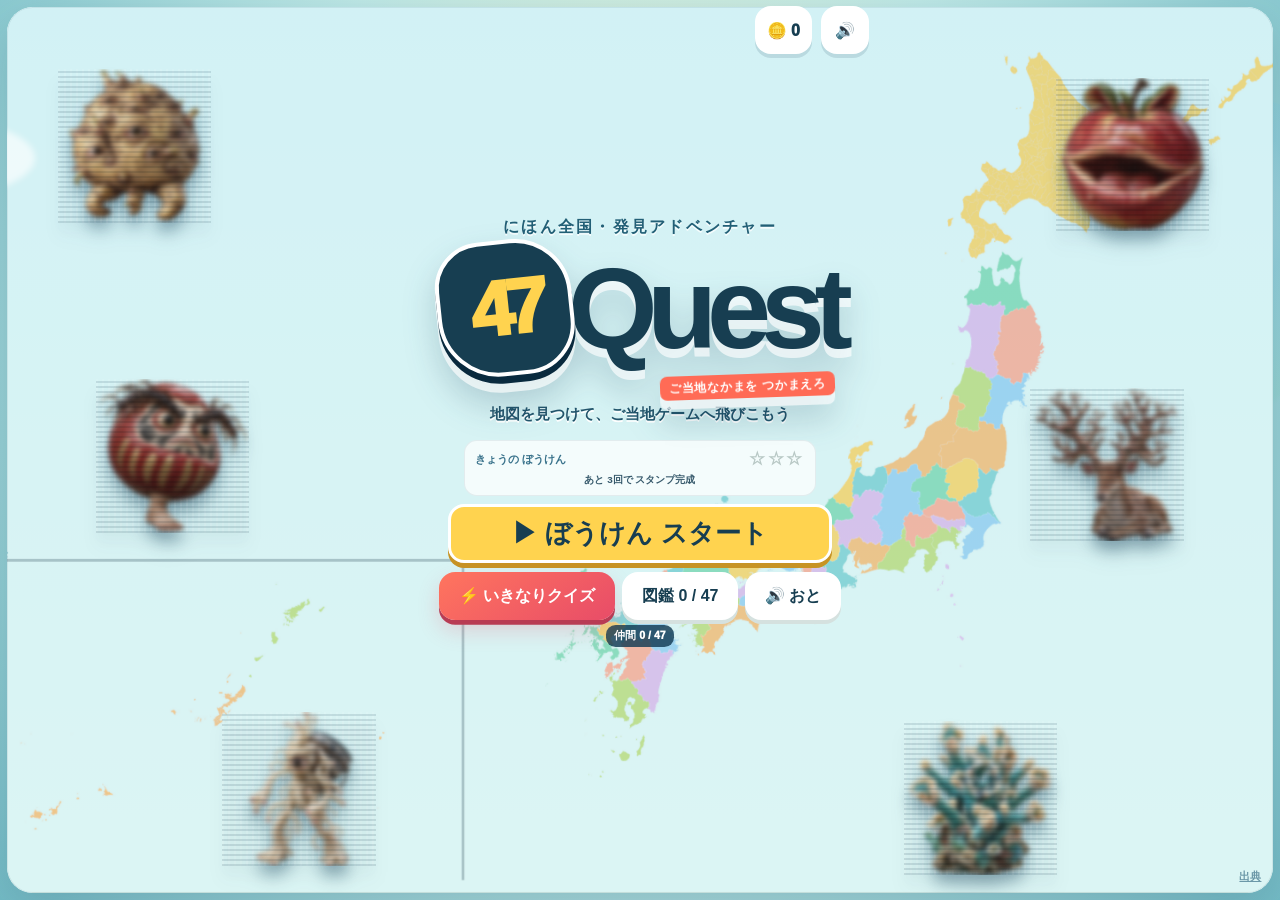
==== commit c270ee1e: "Build 47Quest learning game" ====
--- a/index.html
+++ b/index.html
@@ -11,6 +11,8 @@
     <link rel="stylesheet" href="./styles.css" />
     <link rel="stylesheet" href="./src/interface.css" />
     <link rel="stylesheet" href="./src/featured-games.css" />
+    <link rel="stylesheet" href="./src/gacha.css" />
+    <link rel="stylesheet" href="./src/responsive.css" />
   </head>
   <body>
     <a class="skip-link" href="#game-main">ゲームへ移動</a>
@@ -18,6 +20,7 @@
     <noscript>このゲームを遊ぶにはJavaScriptを有効にしてください。</noscript>
     <script src="./src/map-points.js" defer></script>
     <script src="./src/prefectures.js" defer></script>
+    <script src="./src/character-personalities.js" defer></script>
     <script src="./src/prefecture-deck.js" defer></script>
     <script src="./src/regional-games.js" defer></script>
     <script src="./src/featured-games.js" defer></script>
--- a/styles.css
+++ b/styles.css
@@ -28,7 +28,7 @@
   user-select: none;
 }
 button { border: 0; color: inherit; font: inherit; }
-button, [role="button"] { -webkit-tap-highlight-color: transparent; }
+button, [role="button"] { -webkit-tap-highlight-color: transparent; touch-action:manipulation; }
 button:focus-visible, [role="button"]:focus-visible, canvas:focus-visible { outline: .22rem solid #1a80c3; outline-offset: .18rem; }
 .skip-link { position: fixed; left: 1rem; top: -5rem; z-index: 20; background: #fff; color: var(--navy); padding: .7rem 1rem; border-radius: .8rem; font-weight: 900; }
 .skip-link:focus { top: 1rem; }
@@ -89,8 +89,8 @@
 .audio-panel label { display:grid; gap:.28rem; margin:.5rem 0; }
 .audio-panel label>span { display:flex; justify-content:space-between; color:var(--navy); font-size:.78rem; font-weight:1000; }
 .audio-panel output { min-width:2.2rem; color:#277054; text-align:right; }
-.audio-panel input[type="range"] { --volume-fill:75%; width:100%; height:1.35rem; margin:0; cursor:pointer; accent-color:#38a87b; touch-action:none; }
-.audio-panel label:nth-of-type(2) input { --volume-fill:85%; }
+.audio-panel input[type="range"] { --volume-fill:38%; width:100%; height:1.35rem; margin:0; cursor:pointer; accent-color:#38a87b; touch-action:none; }
+.audio-panel label:nth-of-type(2) input { --volume-fill:42%; }
 .audio-master-button { width:100%; min-height:2.5rem; margin-top:.4rem; border-radius:.75rem; background:var(--navy); color:#fff; cursor:pointer; font-size:.76rem; font-weight:1000; }
 
 .viewport { min-height: 0; position: relative; display: grid; place-items: stretch; padding: clamp(.55rem, 1.8dvh, 1.15rem) clamp(.65rem, 2vw, 1.7rem) max(1rem, calc(env(safe-area-inset-bottom) + .55rem)); }
@@ -170,8 +170,10 @@
 .home-map[data-map-pannable="true"] > .map-image { transition:none; transform-origin:0 0; will-change:transform; }
 .map-stage.is-map-zoomed, .home-map.is-map-zoomed { cursor:grab; }
 .map-stage.is-map-zoomed:active, .home-map.is-map-zoomed:active { cursor:grabbing; }
-.map-discovery-stage .map-overlay { filter:drop-shadow(0 0 .85rem rgba(255,67,55,1)) saturate(1.35); animation:discovery-pulse 1.15s ease-in-out infinite alternate; }
-@keyframes discovery-pulse { to { filter:drop-shadow(0 0 1.25rem rgba(255,67,55,1)) saturate(1.6) brightness(1.08); } }
+.map-discovery-stage .map-overlay { opacity:.78; filter:drop-shadow(0 0 .45rem #fff) drop-shadow(0 0 1rem rgba(255,42,35,1)) saturate(1.75) brightness(1.08); animation:discovery-pulse .82s cubic-bezier(.45,0,.55,1) infinite alternate; }
+@keyframes discovery-pulse {
+  to { opacity:1; filter:drop-shadow(0 0 .7rem #fff) drop-shadow(0 0 1.65rem rgba(255,28,20,1)) saturate(2.15) brightness(1.22); transform:scale(1.008); }
+}
 .map-discovery-stage .map-overlay { transform-origin:center; }
 .map-learning-tray { animation:tray-spring .58s .16s cubic-bezier(.18,1.35,.35,1) both; }
 @keyframes tray-spring { from { opacity:0; transform:translateY(2rem) scale(.88); } }
@@ -206,9 +208,9 @@
 #write-canvas { position: relative; z-index: 2; display: block; width: 100%; height: 100%; touch-action: none; cursor: crosshair; }
 .canvas-hint { position: absolute; z-index: 3; left: 50%; top: 50%; transform: translate(-50%,-50%); pointer-events: none; padding: .5rem .8rem; border-radius: .8rem; background: rgba(255,255,255,.82); color: #6d8b99; font-size: clamp(.64rem, 1.1vw, .86rem); font-weight: 900; transition: opacity .2s; }
 .canvas-hint.is-hidden { opacity: 0; }
-.writing-tools { display: flex; gap: .5rem; flex-wrap: wrap; }
+.writing-tools { display: flex; align-items:center; gap: .5rem; flex-wrap: wrap; }
 .tool-button { min-height: 2.85rem; padding: .6rem .85rem; }
-.canvas-next-button { position:absolute; z-index:5; right:clamp(.7rem,1.5vw,1rem); bottom:max(.85rem, calc(env(safe-area-inset-bottom) + .45rem)); min-width:min(44%,15rem); box-shadow:0 .35rem 0 rgba(18,59,83,.2),0 .6rem 1.4rem rgba(18,59,83,.14); }
+.canvas-next-button { position:relative; z-index:5; min-width:min(44%,15rem); margin-left:auto; box-shadow:0 .35rem 0 rgba(18,59,83,.2),0 .6rem 1.4rem rgba(18,59,83,.14); }
 
 /* mini games */
 .game-scene { position:relative; display:block; }
@@ -245,7 +247,7 @@
 .surf-ring { position: absolute; z-index: 2; width: clamp(3.2rem,7vw,5rem); aspect-ratio: 1.15; border-radius: 50%; border: clamp(.35rem,1vw,.65rem) solid var(--sun); box-shadow: 0 0 0 .25rem rgba(255,255,255,.85),0 0 1rem rgba(255,207,84,.75); }
 .game-overlay { position: absolute; inset: 0; z-index: 10; display: grid; place-items: center; padding: 1rem; background: rgba(18,59,83,.62); backdrop-filter: blur(.3rem); animation: fade-in .25s ease both; }
 @keyframes fade-in { from { opacity: 0; } }
-.result-card { position:relative; width:min(30rem,94%); max-height:94%; overflow:auto; padding:clamp(.75rem,2.2vw,1.35rem); border-radius:1.6rem; background:#fffdf8; text-align:center; box-shadow:0 1rem 3rem rgba(18,59,83,.28); animation:result-land .48s cubic-bezier(.18,1.35,.35,1) both; }
+.result-card { position:relative; width:min(30rem,94%); max-height:94%; overflow:hidden; padding:clamp(.75rem,2.2vw,1.35rem); border-radius:1.6rem; background:#fffdf8; text-align:center; box-shadow:0 1rem 3rem rgba(18,59,83,.28); animation:result-land .48s cubic-bezier(.18,1.35,.35,1) both; }
 @keyframes result-land { from { opacity:0; transform:translateY(2rem) scale(.72) rotate(-3deg); } }
 .result-card h3 { margin: 0 0 .35rem; font-size: clamp(1.5rem,4vw,2.7rem); }
 .result-card p { margin:0 0 .55rem; font-weight:800; color:var(--navy-2); }
@@ -384,7 +386,7 @@
 .map-layers .map-image { position:absolute; inset:0; }
 .map-zoom-content { position:absolute; inset:0; transform-origin:0 0; will-change:transform; }
 .map-overlay { pointer-events:none; filter:drop-shadow(0 0 .45rem rgba(255,80,70,.85)); }
-.map-source-link { position:absolute; z-index:8; left:clamp(.45rem,1vw,.7rem); bottom:clamp(.35rem,.7vw,.55rem); color:#285f79; font-size:clamp(.42rem,.6vw,.54rem); font-weight:800; text-decoration:underline; opacity:.62; }
+.map-source-link { position:absolute; z-index:8; right:clamp(.45rem,1vw,.7rem); bottom:clamp(.35rem,.7vw,.55rem); color:#285f79; font-size:clamp(.42rem,.6vw,.54rem); font-weight:800; text-decoration:underline; opacity:.62; }
 .map-source-link:hover { opacity:1; }
 .ink-status { position:absolute; z-index:4; left:.65rem; bottom:.6rem; padding:.38rem .62rem; border-radius:.65rem; background:rgba(255,255,255,.9); color:#6a8795; font-size:clamp(.56rem,.95vw,.74rem); font-weight:900; box-shadow:0 .15rem .5rem rgba(18,59,83,.1); pointer-events:none; }
 .ink-status.is-ready { background:#dff4e8; color:#267052; }
@@ -537,22 +539,29 @@
   background: var(--ocean);
   box-shadow: var(--shadow);
 }
-.location-quiz-overlay { position:absolute; z-index:7; left:clamp(.75rem,1.5vw,1.15rem); top:clamp(4rem,12dvh,6rem); display:flex; flex-direction:column; align-items:stretch; gap:.45rem; width:min(22rem,36%); padding:.45rem; border-radius:1rem; background:rgba(255,253,248,.92); box-shadow:var(--soft-shadow); backdrop-filter:blur(.5rem); }
+.location-quiz-overlay { position:absolute; z-index:7; right:clamp(.75rem,1.5vw,1.15rem); bottom:max(.8rem,calc(env(safe-area-inset-bottom) + .4rem)); display:flex; flex-direction:column; align-items:stretch; gap:.45rem; width:min(22rem,42%); padding:.45rem; border-radius:1rem; background:rgba(255,253,248,.92); box-shadow:var(--soft-shadow); backdrop-filter:blur(.5rem); }
 .location-quiz-overlay .location-feedback { flex:1; }
 .quiz-map-frame { position:relative; height:100%; max-width:100%; aspect-ratio:8 / 5; overflow:hidden; cursor:crosshair; touch-action:none; }
 .quiz-map-frame:focus-visible { outline:.25rem solid #1a80c3; outline-offset:-.35rem; border-radius:1.5rem; }
 .quiz-map-base, .quiz-answer-overlay { position: absolute; inset: 0; width: 100%; height: 100%; object-fit: contain; }
 .quiz-answer-overlay { z-index: 2; opacity: 0; pointer-events: none; filter: drop-shadow(0 0 .55rem rgba(255,80,70,.88)); transition: opacity .35s ease; }
-.quiz-answer-overlay.is-revealed { opacity: 1; animation: answer-glow .75s var(--ease) both; }
-@keyframes answer-glow { 0% { transform: scale(.98); filter: drop-shadow(0 0 0 rgba(255,80,70,0)); } 65% { transform: scale(1.018); } 100% { transform: scale(1); } }
+.quiz-answer-overlay.is-revealed { opacity:1; animation:answer-pop .62s var(--ease) both,answer-beacon .9s .62s ease-in-out infinite alternate; }
+@keyframes answer-pop {
+  0% { opacity:0; transform:scale(.965); filter:drop-shadow(0 0 0 rgba(255,35,25,0)); }
+  62% { opacity:1; transform:scale(1.018); filter:drop-shadow(0 0 .7rem #fff) drop-shadow(0 0 1.8rem rgba(255,35,25,1)); }
+  100% { transform:scale(1); }
+}
+@keyframes answer-beacon {
+  from { opacity:.8; filter:drop-shadow(0 0 .45rem #fff) drop-shadow(0 0 .9rem rgba(255,35,25,.9)) saturate(1.65); }
+  to { opacity:1; filter:drop-shadow(0 0 .75rem #fff) drop-shadow(0 0 1.7rem rgba(255,20,15,1)) saturate(2.15) brightness(1.2); }
+}
 .map-tap-guide { position:absolute; z-index:3; left:5%; top:5%; padding:.45rem .65rem; border-radius:.75rem; background:rgba(255,255,255,.9); color:var(--navy); box-shadow:var(--soft-shadow); font-size:clamp(.58rem,1vw,.76rem); font-weight:1000; pointer-events:none; transition:opacity .2s; animation:tap-guide 1s ease-in-out infinite alternate; }
 .map-tap-guide.is-hidden { opacity:0; animation:none; }
 @keyframes tap-guide { to { transform:translateY(.18rem); } }
 .location-guess-marker { position:absolute; z-index:5; left:var(--guess-x); top:var(--guess-y); display:grid; place-items:center; width:clamp(1.25rem,2.8vw,2.1rem); aspect-ratio:1; transform:translate(-50%,-50%); border-radius:50%; background:#fff; color:var(--coral); box-shadow:0 .18rem .55rem rgba(18,59,83,.25); font-size:clamp(1rem,2.2vw,1.6rem); font-style:normal; font-weight:1000; pointer-events:none; animation:guess-mark .32s var(--ease) both; }
 @keyframes guess-mark { from { opacity:0; transform:translate(-50%,-50%) scale(.25) rotate(-20deg); } }
-.location-answer-ring { position:absolute; z-index:4; left:var(--answer-x); top:var(--answer-y); width:clamp(1.3rem,3vw,2.3rem); aspect-ratio:1; transform:translate(-50%,-50%) scale(.25); border:.24rem solid #fff; border-radius:50%; box-shadow:0 0 0 .3rem rgba(255,107,86,.72),0 0 1rem rgba(255,107,86,.9); opacity:0; pointer-events:none; }
-.location-answer-ring.is-revealed { opacity:1; animation:answer-ring .8s var(--ease) both; }
-@keyframes answer-ring { 55% { transform:translate(-50%,-50%) scale(1.45); } 100% { transform:translate(-50%,-50%) scale(1); } }
+.map-tap-ripple { position:absolute; z-index:4; left:var(--tap-x); top:var(--tap-y); width:3rem; aspect-ratio:1; border:.2rem solid rgba(255,255,255,.95); border-radius:50%; box-shadow:0 0 0 .2rem rgba(255,107,86,.7),0 0 1.2rem rgba(255,107,86,.85); pointer-events:none; animation:map-tap-ripple .48s ease-out both; }
+@keyframes map-tap-ripple { from { opacity:1; transform:translate(-50%,-50%) scale(.2); } to { opacity:0; transform:translate(-50%,-50%) scale(1.8); } }
 .quiz-map-credit { position: absolute; z-index: 3; left: 3%; bottom: 2%; margin: 0; color: #315f75; font-size: clamp(.42rem,.7vw,.6rem); font-weight: 700; text-shadow: 0 1px #fff; }
 
 /* map-first review */
@@ -561,7 +570,7 @@
 .review-location-map .map-layers { position:absolute; inset:0; }
 .review-location-map[data-show-entire-japan="true"] .map-image { width:100%; height:100%; object-fit:contain; object-position:center; }
 /* 回答UIは隣のカラムに置き、沖縄を含む地図下部には重ねない。 */
-.review-location-map[data-show-entire-japan="true"] .map-source-link { left:.7rem; right:auto; bottom:.55rem; }
+.review-location-map[data-show-entire-japan="true"] .map-source-link { right:.7rem; left:auto; bottom:.55rem; }
 .review-map-guide { position:absolute; z-index:4; left:clamp(.65rem,1.5vw,1rem); top:clamp(.65rem,1.5vw,1rem); padding:.45rem .7rem; border-radius:.75rem; background:rgba(255,255,255,.9); color:var(--navy); box-shadow:var(--soft-shadow); font-size:clamp(.62rem,1vw,.8rem); font-weight:1000; }
 .review-location-picker { min-width:0; min-height:0; display:grid; grid-template-rows:auto auto minmax(0,1fr) auto; gap:.6rem; padding:clamp(.65rem,1.3vw,1rem); border:.28rem solid rgba(255,255,255,.86); border-radius:1.6rem; background:rgba(255,253,248,.94); box-shadow:var(--shadow); }
 .review-picker-heading { display:grid; gap:.1rem; }
@@ -763,6 +772,44 @@
 .profile-play-button { width:100%; margin-top:auto; }
 @media (max-width:760px) { .detail-scene { grid-template-columns:1fr; grid-template-rows:minmax(12rem,42%) minmax(0,58%); }.character-profile-card { display:grid; grid-template-columns:minmax(10rem,.85fr) minmax(12rem,1.15fr); align-content:start; }.profile-heading { grid-row:1 / span 3; grid-template-columns:1fr; }.profile-heading .detail-mascot { width:min(78%,10rem); }.profile-play-button { grid-column:2; } }
 
+/* Reachable controls and fluid, interruptible feedback. */
+.action-dock {
+  border:1px solid rgba(255,255,255,.68);
+  background:rgba(255,253,248,.76);
+  box-shadow:inset 0 1px rgba(255,255,255,.85),0 .55rem 1.6rem rgba(18,59,83,.15);
+  backdrop-filter:blur(1rem) saturate(145%);
+}
+.writing-tools.action-dock { padding:.38rem; border-radius:1rem; }
+.profile-actions { display:grid; grid-template-columns:minmax(0,.7fr) minmax(0,1.3fr); gap:.45rem; margin-top:auto; padding:.38rem; border-radius:1rem; }
+.profile-actions>button { min-width:0; padding-inline:.65rem; }
+.pref-mascot-art { cursor:pointer; transform-origin:center 78%; transition:filter .24s ease,scale .28s cubic-bezier(.16,1,.3,1),translate .28s cubic-bezier(.16,1,.3,1); }
+.pref-mascot-art:hover { scale:1.035; translate:0 -.15rem; filter:drop-shadow(0 .75rem .55rem rgba(18,59,83,.26)); }
+button,.review-prefecture-choice,[role="button"] { transition-property:translate,scale,filter,box-shadow,background-color,border-color; transition-duration:.2s; transition-timing-function:cubic-bezier(.16,1,.3,1); }
+.is-pressing { translate:0 .16rem!important; scale:.965!important; }
+
+@media (max-width:760px), (pointer:coarse) {
+  .primary-button,.secondary-button,.tool-button,.icon-button,.review-prefecture-choice { min-height:3rem; }
+  .action-dock button { height:46px; min-height:46px; }
+  .writing-tools.action-dock { flex-wrap:nowrap; gap:.25rem; padding:.3rem; }
+  .writing-tools.action-dock:has(.writing-skip-button) { display:grid; grid-template-columns:repeat(5,minmax(44px,1fr)); }
+  .writing-tools.action-dock:has(.writing-skip-button)>button { width:100%; min-width:44px; padding-inline:.22rem; font-size:clamp(.58rem,2.35vw,.72rem); line-height:1.12; }
+  .writing-tools.action-dock .tool-button { flex:0 1 auto; min-width:0; padding:.42rem .48rem; font-size:clamp(.64rem,2.65vw,.76rem); }
+  .writing-tools.action-dock .canvas-next-button { flex:1 1 8.5rem; min-width:0; padding-inline:.55rem; }
+  .location-quiz-overlay { left:auto; right:.55rem; top:auto; bottom:max(.55rem,env(safe-area-inset-bottom)); width:min(21rem,calc(100% - 1.1rem)); }
+  .location-quiz-overlay .location-feedback { padding:.35rem .5rem; }
+  .location-quiz-actions { flex-wrap:nowrap; }
+  .compare-actions.action-dock { padding:.35rem; border-radius:1rem; }
+  .compare-actions.action-dock>button { flex:1 1 0; min-width:0; }
+  .section-head>.action-dock { gap:.3rem; padding:.3rem; border-radius:1rem; }
+  .section-head>.action-dock .reset-button { font-size:0; min-width:3rem; }
+  .section-head>.action-dock .reset-button::before { content:'リセット'; font-size:.65rem; }
+  .profile-actions { position:sticky; bottom:0; grid-column:2; z-index:8; }
+}
+
+@media (orientation:portrait) {
+  .app-screen::before { display:none; }
+}
+
 /* Unified tactile feedback, replay hooks, and local-action visuals */
 button.is-pressing,[role="button"].is-pressing { filter:brightness(1.14) saturate(1.14); }
 .tap-spark { position:fixed; z-index:60; width:1px; height:1px; pointer-events:none; }
@@ -817,6 +864,11 @@
 .roamer-1{left:4%;top:7%;--enter-x:-12rem;--enter-y:-6rem;--enter-r:-35deg;--float-r:4deg;--roamer-delay:.1s;--roamer-speed:1.7s}.roamer-2{right:5%;top:8%;--enter-x:12rem;--enter-y:-7rem;--enter-r:28deg;--float-r:-5deg;--roamer-delay:.25s;--roamer-speed:2.1s}.roamer-3{left:7%;top:42%;--enter-x:-14rem;--enter-y:0;--enter-r:-45deg;--float-r:-4deg;--roamer-delay:.42s;--roamer-speed:1.5s}.roamer-4{right:7%;top:43%;--enter-x:14rem;--enter-y:0;--enter-r:45deg;--float-r:4deg;--roamer-delay:.55s;--roamer-speed:1.85s}.roamer-5{left:17%;bottom:3%;--enter-x:-8rem;--enter-y:10rem;--enter-r:-25deg;--float-r:5deg;--roamer-delay:.65s;--roamer-speed:2.15s}.roamer-6{right:17%;bottom:2%;--enter-x:8rem;--enter-y:10rem;--enter-r:25deg;--float-r:-5deg;--roamer-delay:.75s;--roamer-speed:1.65s}
 @media(max-width:720px){.title-stage{width:min(92vw,34rem)}.game-logo>strong{font-size:clamp(3.2rem,17vw,5.4rem)}.game-logo>span{width:clamp(4.2rem,21vw,6.8rem)}.home-roamer{width:clamp(4.6rem,20vw,7.5rem)}.roamer-1,.roamer-2{top:5%}.roamer-3,.roamer-4{top:52%}.roamer-5{left:5%;bottom:2%}.roamer-6{right:5%;bottom:2%}.title-copy{display:none}.title-stage>.daily-quest{margin-top:1.7rem}.title-start-button{min-width:min(20rem,76vw)}}
 
+/* Opening reveal: a deliberately rough retro mosaic keeps the creature a mystery. */
+.home-roamer-art { position:relative; }
+.home-roamer-art > img { image-rendering:pixelated; filter:blur(2.5px) saturate(.65) contrast(.9); transform:scale(1.04); }
+.home-roamer-art::after { content:""; position:absolute; inset:0; pointer-events:none; background:repeating-linear-gradient(0deg,rgba(18,59,83,.18) 0 2px,transparent 2px 5px),repeating-linear-gradient(90deg,rgba(255,255,255,.12) 0 2px,transparent 2px 6px); mix-blend-mode:multiply; opacity:.72; }
+
 /* Extra game feel: clues, drifting targets, and interruptible movement */
 .micro-cover.is-peeking { animation:cover-peek .42s cubic-bezier(.18,1.45,.35,1); box-shadow:0 0 0 .3rem var(--sun),0 .5rem 1.1rem rgba(18,59,83,.2); }
 @keyframes cover-peek { 50% { transform:translateY(-.55rem) rotate(4deg) scale(1.06); filter:brightness(1.08); } }
--- a/src/interface.css
+++ b/src/interface.css
@@ -39,6 +39,7 @@
 .lesson-panel .title { font-size:clamp(24px,2.5vw,36px); line-height:1.3; }
 .writing-tools { justify-content:flex-start; gap:10px; }.writing-tools .tool-button { font-size:16px; }
 .ink-status { font-size:14px; max-width:45%; line-height:1.4; }.canvas-next-button { min-height:54px; font-size:18px; }
+.writing-skip-button { min-height:48px; padding:9px 14px; font-size:15px; }
 .review-location-picker { border-radius:24px; background:#fffdf7; box-shadow:0 4px 0 #d5e1df; }
 .review-picker-heading>strong { font-size:clamp(22px,2.5vw,32px); }.review-prefecture-choice { min-height:40px; font-size:clamp(14px,1.3vw,18px); border-radius:10px; }
 .review-map-guide { max-width:60%; font-size:14px; line-height:1.5; }
--- a/src/featured-games.css
+++ b/src/featured-games.css
@@ -9,7 +9,21 @@
 .featured-scene .fg-banner { right:85px; left:12px; }
 .featured-scene .micro-command { white-space:normal; font-size:clamp(18px,2vw,28px); }
 .featured-game { isolation:isolate; overflow:hidden; background:#eaf6d8; touch-action:none; }
-.rg-canvas { display:block; width:100%; height:100%; touch-action:none; object-fit:fill; }
+.fg-world:has(> .rg-canvas) { display:flex; align-items:center; justify-content:center; background:#dcebf0; }
+/* The regional games use a fixed 1000 x 600 coordinate system.  Stretching the
+   canvas to an arbitrary board size also stretches every glyph and illustration,
+   making Japanese copy look vertically crushed.  Let the browser contain the
+   intrinsic 5:3 canvas instead and use harmless letterboxing when needed. */
+.rg-canvas {
+  display:block;
+  width:auto;
+  height:auto;
+  max-width:100%;
+  max-height:100%;
+  aspect-ratio:5 / 3;
+  margin:auto;
+  touch-action:none;
+}
 .fg-world { position:absolute; inset:15% 2% 15%; overflow:hidden; border-radius:24px; touch-action:none; background:linear-gradient(#d1efff 0 73%,#bad887 73%); }
 .fg-banner { position:absolute; top:2%; left:5%; right:5%; text-align:center; font-size:clamp(18px,2.4vw,32px); color:#163e51; }
 .fg-status { position:absolute; bottom:3%; left:3%; right:3%; text-align:center; color:#163e51; font-weight:900; font-size:clamp(15px,1.8vw,24px); }
@@ -17,7 +31,16 @@
 .fg-bank { position:absolute; right:3%; bottom:9%; padding:9px 15px; border-radius:18px; background:#fff5c2; border:2px solid #c5a143; color:#193e51; font-weight:800; z-index:10; cursor:pointer; }
 .fg-bank[hidden] { display:none; }
 .fg-intro { position:absolute; inset:4%; display:flex; flex-direction:column; align-items:center; justify-content:center; gap:14px; padding:20px; text-align:center; background:#fffdf3; border-radius:28px; box-shadow:0 7px 0 #234d4424; }
-.fg-intro p { margin:0; font-size:20px; }.fg-intro strong { max-width:760px; font-size:clamp(22px,3vw,38px); line-height:1.6; }
+.fg-intro p { margin:0; font-size:20px; }
+.fg-intro strong {
+  display:grid;
+  gap:.12em;
+  width:min(94%,72rem);
+  font-size:clamp(20px,2.25vw,34px);
+  line-height:1.42;
+  letter-spacing:-.025em;
+}
+.fg-lesson-line { display:block; text-wrap:balance; }
 .fg-intro span { font-size:clamp(15px,1.8vw,22px); }.fg-demo { font-size:clamp(32px,6vw,74px); }
 .fg-intro button { min-width:200px; padding:16px 28px; border:0; background:#ffd153; box-shadow:0 6px 0 #c39128; border-radius:24px; color:#193e51; font-size:26px; font-weight:900; cursor:pointer; }
 .fg-intro button:active { transform:translateY(4px);box-shadow:0 2px 0 #c39128; }
@@ -45,5 +68,5 @@
 .fg-grip { position:absolute; left:50%; transform:translate(-50%,-50%); width:clamp(170px,28%,310px); min-height:55px; padding:8px; border:4px solid #926036; background:#ecc897; border-radius:18px; color:#553715; font-size:clamp(16px,1.8vw,23px); font-weight:900; cursor:grab; touch-action:none; }
 .fg-grip.is-ready { background:#ffe569;border-color:#a47c16;box-shadow:0 0 20px #ffc726; }
 canvas.micro-scrub-cover { background:transparent; }.micro-scrub span.is-found { z-index:1; }
-@media (max-width:600px) { .fg-world { inset:17% 1% 19%; }.fg-status { bottom:2%; }.fg-bank { bottom:10%;font-size:13px; }.fg-intro { gap:8px;padding:12px; }.fg-bin { flex-direction:column;gap:0; }.fg-bin b { line-height:1.1; }.fg-bin span { font-size:15px; }.fg-feedback { top:18%; }.fg-order { font-size:15px; } }
+@media (max-width:600px) { .fg-world { inset:17% 1% 19%; }.fg-status { bottom:2%; }.fg-bank { bottom:10%;font-size:13px; }.fg-intro { gap:8px;padding:12px; }.fg-intro strong{width:98%;font-size:clamp(18px,5.2vw,25px);line-height:1.38}.fg-bin { flex-direction:column;gap:0; }.fg-bin b { line-height:1.1; }.fg-bin span { font-size:15px; }.fg-feedback { top:18%; }.fg-order { font-size:15px; } }
 @media (prefers-reduced-motion:reduce) { .fg-noodle.is-served { transition:none; } }
--- a/src/gacha.css
+++ b/src/gacha.css
@@ -0,0 +1,7 @@
+.gacha-scene{display:flex;flex-direction:column;align-items:center;justify-content:center;text-align:center;gap:1rem;padding:2rem;overflow:auto;background:radial-gradient(circle,#fff8cf,#c6edf0);border-radius:2rem}.gacha-scene h1{font-size:clamp(1.6rem,4vw,3rem);margin:0}.gacha-scene p{font-size:clamp(1rem,2vw,1.3rem);line-height:1.6}.coin-prize{font-size:7rem;animation:coin-arrive .6s ease-out both}.gacha-machine{width:11rem;height:13rem;border:8px solid #fff;border-radius:5rem 5rem 2rem 2rem;background:linear-gradient(#aff3ef 65%,#ef765f 65%);box-shadow:0 10px 0 #b55042;display:grid;place-items:center;transform:rotate(-4deg)}.gacha-machine span{font-size:5rem;font-weight:1000}.gacha-machine i{font-size:2rem;color:#fff1aa}.reward-reveal-scene{overflow:auto!important;min-height:0}.gacha-prefecture-map{background:#dff3f5;border-radius:1rem;padding:.6rem;margin-top:.7rem;color:#173d55}.gacha-prefecture-map .map-layers{position:relative!important;width:100%;height:auto!important;aspect-ratio:8/5;transform:none!important}.gacha-prefecture-map .map-image{position:absolute;inset:0;width:100%;height:100%;object-fit:contain}.gacha-prefecture-map strong{font-size:1rem}.reward-reveal-scene:has(.gacha-prefecture-map){display:flex;flex-wrap:wrap;justify-content:center;align-items:center;padding:1rem;gap:1rem}.reward-reveal-scene:has(.gacha-prefecture-map) .reveal-kicker{width:100%;margin:0}.reward-reveal-scene:has(.gacha-prefecture-map) .reveal-name-card{width:min(38rem,95%)}.reward-reveal-scene:has(.gacha-prefecture-map) .reveal-next-button{position:relative;z-index:5;margin:.6rem}.gacha-prefecture-map .map-overlay{opacity:1!important;filter:drop-shadow(0 0 4px #ff6749)}@keyframes coin-arrive{from{transform:translateY(-60px) rotateY(180deg);opacity:0}to{transform:none;opacity:1}}@media(prefers-reduced-motion:reduce){.coin-prize{animation:none}}
+.character-stats>div { grid-template-columns:minmax(7rem,1.2fr) minmax(3rem,1fr) 2.5rem; font-size:1rem; gap:.65rem; }
+.character-stats small { font-size:.875rem; }
+.character-stats { padding:1rem; gap:.65rem; }
+.collection-statline { grid-template-columns:repeat(2,minmax(0,1fr)); }
+.collection-statline b,.collection-statline>span { font-size:.875rem; line-height:1.4; }
+.profile-copy { font-size:1.125rem; line-height:1.7; }
--- a/src/responsive.css
+++ b/src/responsive.css
@@ -0,0 +1,112 @@
+/* One-screen layout contract shared by desktop, tablet and phone. */
+html,body,#app,.app-screen{width:100%;height:100dvh;min-height:100dvh;overflow:hidden}
+.app-screen{grid-template-rows:clamp(44px,7dvh,64px) minmax(0,1fr)}
+.viewport{min-height:0;overflow:hidden;padding:clamp(6px,1.25dvh,14px) clamp(7px,1.25vw,18px) max(7px,env(safe-area-inset-bottom))}
+.scene{min-width:0;min-height:0;max-height:100%;overflow:hidden}
+.map-learning-tray{animation-name:tray-safe}
+.writing-board,.game-board,.collection-grid{animation-name:content-safe}
+@keyframes tray-safe{from{opacity:0;transform:scale(.98)}}
+@keyframes content-safe{from{opacity:0;transform:scale(.99)}}
+.collection-card{animation-name:card-safe}
+@keyframes card-safe{from{opacity:0;transform:scale(.98)}}
+
+/* Instructions occupy a separate row and cannot overlap the play surface. */
+.game-scene,.featured-scene{display:grid;grid-template-rows:auto minmax(0,1fr);gap:clamp(5px,1dvh,9px)}
+.game-info,.featured-scene .game-info{position:static;min-height:0;padding:clamp(6px,1dvh,10px) clamp(9px,1.4vw,16px);border-radius:clamp(12px,1.5vw,18px)}
+.game-info .eyebrow{font-size:clamp(12px,1.2vw,15px)}
+.micro-command,.featured-scene .micro-command{overflow:visible;font-size:clamp(18px,2.2vw,30px);line-height:1.2;white-space:normal;text-overflow:clip;text-wrap:balance}
+.has-regional-canvas .fg-banner{z-index:9;left:50%;right:auto;max-width:min(80%,620px);transform:translateX(-50%);padding:5px 14px;border-radius:999px;background:rgba(255,253,243,.94);box-shadow:0 3px 0 rgba(23,62,81,.13);white-space:nowrap}
+.has-regional-canvas .fg-banner.is-feedback{animation:regional-feedback-pop .22s cubic-bezier(.2,1.45,.4,1)}
+@keyframes regional-feedback-pop{from{transform:translateX(-50%) scale(.84);opacity:.35}to{transform:translateX(-50%) scale(1);opacity:1}}
+.game-skip-button{min-height:42px;padding:8px 13px;font-size:clamp(13px,1.2vw,16px)}
+.game-board{min-height:0;border-radius:clamp(14px,2vw,26px)}
+.run-challenge{top:8px;max-width:min(19rem,68%)}
+.game-hud{left:auto;right:10px;top:10px;bottom:auto;gap:6px}
+.hud-chip{min-width:58px;padding:7px 10px;font-size:clamp(13px,1.25vw,17px)}
+
+/* Results are a fixed one-screen card. The action row is never part of a
+   scrolling panel, so a child can always continue immediately. */
+.game-overlay{padding:clamp(4px,1dvh,10px)}
+.result-card{width:min(780px,100%);height:min(100%,540px);max-height:100%;overflow:hidden;display:grid;grid-template-rows:auto minmax(0,1fr) auto;gap:clamp(4px,1dvh,10px);padding:clamp(7px,1.4dvh,14px)}
+.result-summary{display:grid;grid-template-columns:auto minmax(0,1fr) auto;align-items:center;gap:clamp(7px,1.2vw,14px);min-width:0}
+.result-stars{min-height:0;font-size:clamp(24px,5dvh,44px);white-space:nowrap}
+.result-card h3{margin:0;font-size:clamp(24px,5dvh,42px);line-height:1}
+.result-score{margin:3px 0 0!important;font-size:clamp(14px,1.6vw,18px)}
+.new-record{margin:0;font-size:clamp(11px,1.1vw,14px)}
+.result-details{min-height:0;display:grid;grid-template-columns:minmax(210px,.9fr) minmax(260px,1.1fr);align-items:center;gap:clamp(7px,1.4vw,16px);overflow:hidden}
+.clear-friend{min-width:0;min-height:0;margin:0;gap:clamp(6px,1vw,12px);overflow:hidden}
+.clear-friend-art{width:min(140px,24dvh,40%)}
+.clear-friend strong{font-size:clamp(18px,2vw,26px)}
+.clear-friend p,.clear-friend span{margin:0;font-size:clamp(13px,1.35vw,17px);line-height:1.3}
+.result-card .result-learning{align-self:center;margin:0!important;padding:clamp(6px,1dvh,10px);font-size:clamp(14px,1.35vw,18px);line-height:1.38;overflow:hidden;text-wrap:balance}
+.result-retry-copy{font-size:clamp(18px,2vw,26px)}
+.result-actions{display:grid;grid-template-columns:repeat(2,minmax(0,1fr));gap:8px;margin:0}
+.result-actions button{min-height:clamp(42px,6dvh,52px);padding:7px 12px;font-size:clamp(14px,1.4vw,18px)}
+
+/* The encyclopedia detail card uses density, not an internal scrollbar. */
+.character-profile-card{gap:clamp(3px,.65dvh,7px);padding:clamp(6px,1dvh,11px)}
+.profile-heading{min-height:0}.profile-heading .detail-mascot{max-height:min(21dvh,150px)}
+.profile-copy{padding:clamp(4px,.7dvh,7px) 8px;font-size:clamp(13px,1vw,16px);line-height:1.3}
+.prefecture-facts{gap:3px}.prefecture-facts div{padding:3px 6px}.prefecture-facts dd{font-size:clamp(13px,1vw,16px);line-height:1.25}
+.character-profile-card .character-stats{padding:5px 7px;gap:3px}
+.character-profile-card>.primary-button,.character-profile-card>.secondary-button{min-height:clamp(38px,5.5dvh,48px);padding:6px 10px}
+
+/* Never center an oversized gacha column above the visible viewport. */
+.gacha-scene{justify-content:flex-start;gap:clamp(4px,1.15dvh,12px);padding:clamp(8px,1.8dvh,18px);overflow:hidden}
+.gacha-scene .eyebrow{margin:0;font-size:clamp(12px,1.35vw,16px)}
+.gacha-scene h1{font-size:clamp(24px,4dvh,44px);line-height:1.08}
+.gacha-scene h2{margin:0;font-size:clamp(20px,3dvh,32px)}
+.gacha-scene p{max-width:42rem;margin:0;font-size:clamp(14px,1.5vw,19px);line-height:1.45}
+.gacha-machine{flex:none;width:min(150px,19dvh,23vw);height:auto;aspect-ratio:11/13;border-width:clamp(4px,.7vw,8px);border-radius:45% 45% 18% 18%;box-shadow:0 clamp(5px,1dvh,10px) 0 #b55042}
+.gacha-machine span{font-size:clamp(42px,8dvh,76px)}
+.gacha-machine i{font-size:clamp(18px,3dvh,28px)}
+.gacha-scene>.primary-button{min-height:clamp(44px,6dvh,56px);padding:8px 20px;font-size:clamp(16px,1.6vw,21px)}
+.gacha-scene>.button-row{margin:0;justify-content:center}
+.coin-prize{font-size:min(14dvh,6rem)}
+
+/* Character reveal uses a stable two-column frame instead of vertical overflow. */
+.reward-reveal-scene:has(.gacha-prefecture-map){display:grid;grid-template-columns:minmax(150px,.72fr) minmax(280px,1.28fr);grid-template-rows:auto minmax(0,1fr) auto;align-items:center;align-content:stretch;gap:8px 16px;padding:10px 16px;overflow:hidden!important}
+.reward-reveal-scene:has(.gacha-prefecture-map) .reveal-kicker{grid-column:1/-1;width:max-content;justify-self:center}
+.reward-reveal-scene:has(.gacha-prefecture-map) .reveal-character-wrap{grid-column:1;grid-row:2;width:min(34vw,50dvh,300px);justify-self:center}
+.reward-reveal-scene:has(.gacha-prefecture-map) .reveal-name-card{grid-column:2;grid-row:2;width:100%;max-height:100%;overflow:hidden;padding:clamp(8px,1.2dvh,13px)}
+.reward-reveal-scene:has(.gacha-prefecture-map) .reveal-next-button{grid-column:1/-1;grid-row:3;margin:0;min-height:46px}
+.reward-reveal-scene:has(.gacha-prefecture-map) .reveal-next-button{animation-name:reveal-button-safe}
+@keyframes reveal-button-safe{from{opacity:0;transform:scale(.96)}}
+.gacha-prefecture-map{display:grid;grid-template-columns:minmax(150px,.75fr) minmax(0,1.25fr);align-items:center;gap:8px;margin-top:6px;padding:6px 10px}
+.gacha-prefecture-map strong{font-size:clamp(13px,1.25vw,17px)}
+.gacha-prefecture-map .map-layers{max-height:18dvh}
+
+/* All 47 review choices remain visible; the page never needs to scroll. */
+.review-location-picker{gap:5px;padding:8px}
+.review-prefecture-grid{grid-template-columns:repeat(4,minmax(0,1fr));gap:3px;overflow:hidden;padding:1px}
+.review-prefecture-choice{min-height:32px;padding:3px 2px;font-size:13px;line-height:1.05}
+.review-location-answer{min-height:38px;padding:5px 8px}
+
+@media (max-width:760px){
+ .app-screen{grid-template-rows:46px minmax(0,1fr)}.topbar{min-height:46px;padding:4px 7px;gap:5px}.brand-mark{width:34px}.top-title{font-size:clamp(12px,3.6vw,16px);line-height:1.15}.icon-button{height:36px;min-width:36px;padding:0 8px;border-radius:11px;font-size:13px}.viewport{padding:6px}
+ .game-info{gap:6px}.game-info .eyebrow{display:none}.micro-command,.featured-scene .micro-command{font-size:clamp(16px,4.8vw,22px)}.game-skip-button{min-height:38px;padding:6px 9px;font-size:12px}.run-challenge{display:none}.hud-chip{min-width:50px;padding:5px 8px;font-size:12px}.game-hud{top:6px;right:6px}
+ .result-details{grid-template-columns:1fr;grid-template-rows:minmax(0,1fr) auto;gap:4px}.clear-friend-art{width:min(100px,15dvh,32%)}.result-card .result-learning{font-size:clamp(12px,3.4vw,15px);line-height:1.28}.result-summary{gap:5px}.new-record{display:none}
+ .detail-scene{grid-template-rows:minmax(110px,30%) minmax(0,70%)}.character-profile-card{grid-template-columns:minmax(0,.85fr) minmax(0,1.15fr);gap:4px;padding:5px}.character-profile-card>*{min-width:0}.profile-heading .detail-mascot{max-width:100%;max-height:16dvh}.profile-copy{font-size:12px;line-height:1.2}.prefecture-facts dt{font-size:12px}.prefecture-facts dd{font-size:12px;line-height:1.15}.character-profile-card .character-stats{font-size:12px}.character-profile-card>.primary-button,.character-profile-card>.secondary-button{min-height:36px;font-size:12px}
+ .gacha-scene{border-radius:16px;padding:8px 10px}.gacha-scene h1{font-size:clamp(22px,7vw,32px)}.gacha-scene h2{font-size:clamp(18px,5vw,24px)}.gacha-scene p{font-size:clamp(13px,3.7vw,16px);line-height:1.35}.gacha-machine{width:min(34vw,17dvh,120px)}.gacha-scene>.button-row .secondary-button{min-height:40px;padding:7px 11px;font-size:13px}
+ .reward-reveal-scene:has(.gacha-prefecture-map){grid-template-columns:minmax(92px,.48fr) minmax(0,1.52fr);gap:5px 8px;padding:6px}.reward-reveal-scene:has(.gacha-prefecture-map) .reveal-character-wrap{width:min(29vw,24dvh,130px)}.reward-reveal-scene:has(.gacha-prefecture-map) .reveal-name-card h1{font-size:clamp(21px,6vw,30px)}
+ .reveal-profile-chips span,.reveal-prefecture-feature{font-size:12px!important;line-height:1.25}.reveal-stats{margin-top:4px}.character-stats{padding:5px;gap:3px}.character-stats>div{font-size:12px;gap:4px;grid-template-columns:minmax(72px,1fr) minmax(35px,1fr) 28px}.character-stats small{font-size:11px}.gacha-prefecture-map{grid-template-columns:1fr;padding:4px}.gacha-prefecture-map strong{font-size:12px}.gacha-prefecture-map .map-layers{display:none}
+ .review-prefecture-grid{grid-template-columns:repeat(6,minmax(0,1fr));gap:2px}.review-prefecture-choice{min-height:26px;padding:2px 1px;font-size:11px}.review-picker-heading strong{font-size:18px}.review-location-answer{min-height:30px;padding:3px 6px}
+}
+
+@media (max-height:560px){
+ .app-screen{grid-template-rows:42px minmax(0,1fr)}.topbar{min-height:42px;padding-block:3px}.viewport{padding:5px 7px}
+ .gacha-scene{display:grid;grid-template-columns:minmax(130px,.75fr) minmax(260px,1.25fr);grid-template-rows:auto auto auto auto auto;align-content:center;column-gap:18px;padding:7px 18px}.gacha-scene>.eyebrow,.gacha-scene>.gacha-machine,.gacha-scene>.coin-prize{grid-column:1}.gacha-scene>h1,.gacha-scene>h2,.gacha-scene>p,.gacha-scene>.primary-button,.gacha-scene>.button-row{grid-column:2}.gacha-scene>.eyebrow{align-self:end}.gacha-scene>.gacha-machine,.gacha-scene>.coin-prize{grid-row:2/5;justify-self:center}.gacha-scene>h1{grid-row:1}.gacha-scene>h2{grid-row:2}.gacha-scene>p{grid-row:3}.gacha-scene>.primary-button{grid-row:4}.gacha-scene>.button-row{grid-row:5}.gacha-machine{width:min(28dvh,125px)}
+ .reward-reveal-scene:has(.gacha-prefecture-map) .reveal-character-wrap{width:min(27vw,46dvh,220px)}
+ .result-card{width:min(860px,100%);height:100%;gap:3px;padding:5px 8px}.result-summary{grid-template-columns:auto minmax(0,1fr) auto}.result-stars{font-size:clamp(22px,8dvh,34px)}.result-card h3{font-size:clamp(22px,8dvh,34px)}.result-details{grid-template-columns:minmax(190px,.85fr) minmax(260px,1.15fr);grid-template-rows:1fr}.clear-friend-art{width:min(110px,28dvh,36%)}.clear-friend p,.clear-friend span{font-size:12px}.result-card .result-learning{font-size:clamp(12px,1.5vw,15px);line-height:1.25}.result-actions button{min-height:38px;padding:4px 9px}
+ .review-prefecture-grid{grid-template-columns:repeat(8,minmax(0,1fr));gap:2px}.review-prefecture-choice{min-height:24px;padding:1px;font-size:10px}.review-location-picker{gap:3px;padding:5px}.review-picker-heading strong{font-size:16px}.review-location-answer{min-height:28px;padding:2px 5px}
+ .section-head{padding:0 3px 4px;align-items:center}.section-head .title{font-size:clamp(20px,6dvh,28px)}.section-head .eyebrow{display:none}.section-head .button-row{gap:3px}.section-head button{min-height:34px;padding:4px 7px;font-size:11px}.collection-grid{gap:4px}.collection-card{grid-template-columns:minmax(55px,.42fr) minmax(0,1fr);padding:4px}.collection-card img{max-height:100%}.collection-card p,.collection-feature,.collection-statline{display:none}.collection-card h3{font-size:clamp(14px,2vw,18px);margin:2px 0}
+ .detail-scene{grid-template-columns:minmax(250px,.85fr) minmax(380px,1.15fr);gap:6px}.character-profile-card{display:grid;grid-template-columns:minmax(105px,.55fr) minmax(0,1.45fr);align-content:stretch;gap:3px;padding:4px}.profile-heading{grid-row:1 / span 5;grid-template-columns:1fr;align-content:center}.profile-heading .detail-mascot{width:min(100%,120px);max-height:28dvh}.profile-heading h1{font-size:clamp(18px,4.8dvh,25px)}.character-profile-card>.profile-copy:nth-of-type(2){display:none}.character-profile-card .profile-copy{font-size:12px;line-height:1.15;padding:3px 5px}.character-profile-card .prefecture-facts{gap:2px}.character-profile-card .prefecture-facts div{padding:2px 4px}.character-profile-card .prefecture-facts dt,.character-profile-card .prefecture-facts dd{font-size:11px;line-height:1.1}.character-profile-card .character-stats{padding:3px 5px;gap:2px}.character-profile-card .character-stats>div{font-size:11px}.character-profile-card .character-stats small{display:none}.character-profile-card>.primary-button,.character-profile-card>.secondary-button{min-height:32px;padding:3px 6px;font-size:11px}
+}
+
+@media (orientation:portrait){
+ .app-screen::before{display:none}.writing-scene{grid-template-columns:1fr;grid-template-rows:minmax(92px,25%) minmax(0,1fr);gap:6px}.lesson-panel{padding:7px 10px;border-radius:14px}.lesson-panel .title{font-size:clamp(18px,5vw,24px);line-height:1.15}.sample-word{min-height:42px;margin:2px 0}.sample-word-text{font-size:clamp(22px,10cqi,38px)}
+ .writing-board{gap:4px}.writing-tools{gap:4px}.writing-tools .tool-button{min-height:38px;padding:5px 8px;font-size:12px}.writing-skip-button{min-height:38px;padding:5px 8px;font-size:12px}.canvas-next-button{min-height:42px;font-size:14px}.collection-grid{grid-template-columns:repeat(2,minmax(0,1fr));grid-template-rows:repeat(3,minmax(0,1fr));overflow:hidden;padding:0;overscroll-behavior:none}.collection-card{grid-template-columns:minmax(45px,.45fr) minmax(0,1fr);padding:5px;text-align:left}.collection-card img{max-height:100%}.collection-card p,.collection-feature,.collection-statline{display:none}.collection-card h3{font-size:clamp(14px,3.8vw,18px)}
+}
+
+/* No application screen contains a nested scroll area. */
+.result-card,.collection-grid,.review-prefecture-grid,.character-profile-card,.reward-reveal-scene,.gacha-scene{overflow:hidden!important}
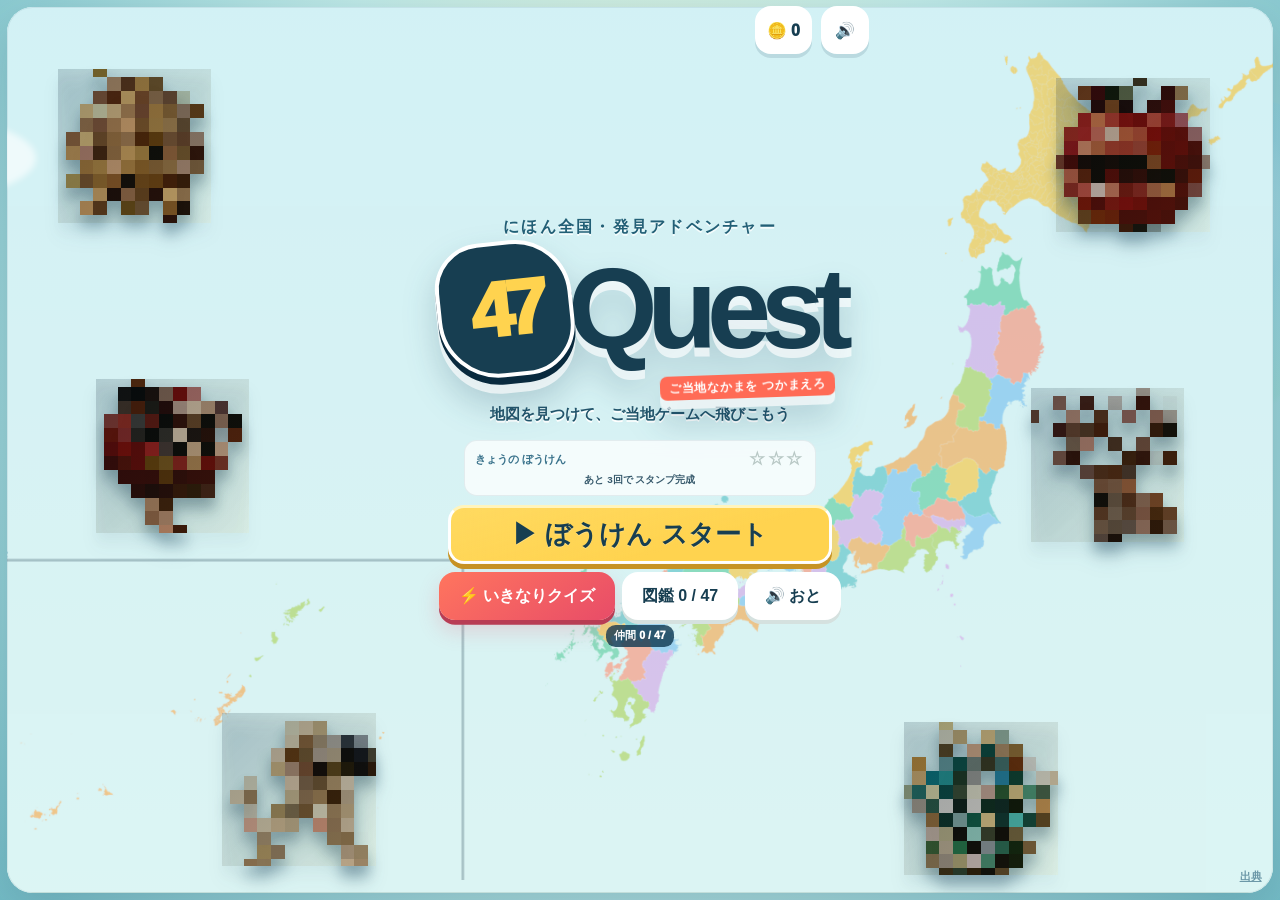
==== commit 7110776a: "Polish UI feedback and sequence reward motion and sound" ====
--- a/index.html
+++ b/index.html
@@ -13,6 +13,7 @@
     <link rel="stylesheet" href="./src/featured-games.css" />
     <link rel="stylesheet" href="./src/gacha.css" />
     <link rel="stylesheet" href="./src/responsive.css" />
+    <link rel="stylesheet" href="./src/play-polish.css" />
   </head>
   <body>
     <a class="skip-link" href="#game-main">ゲームへ移動</a>
--- a/styles.css
+++ b/styles.css
@@ -29,6 +29,7 @@
 }
 button { border: 0; color: inherit; font: inherit; }
 button, [role="button"] { -webkit-tap-highlight-color: transparent; touch-action:manipulation; }
+button { text-wrap:balance; }
 button:focus-visible, [role="button"]:focus-visible, canvas:focus-visible { outline: .22rem solid #1a80c3; outline-offset: .18rem; }
 .skip-link { position: fixed; left: 1rem; top: -5rem; z-index: 20; background: #fff; color: var(--navy); padding: .7rem 1rem; border-radius: .8rem; font-weight: 900; }
 .skip-link:focus { top: 1rem; }
@@ -270,6 +271,8 @@
 .review-answer { font-size:clamp(1.25rem,3.3vw,3rem); letter-spacing:.03em; }
 .hint-stack { display:flex; flex-wrap:wrap; gap:.45rem; margin-top:.45rem; }
 .hint-chip { padding:.35rem .6rem; border-radius:.65rem; background:#fff; color:#3c7088; font-size:clamp(.62rem,1vw,.78rem); font-weight:900; }
+.review-first-letter { position:absolute; z-index:2; left:50%; top:8%; display:flex; align-items:center; gap:.2em; transform:translateX(-50%); padding:.25rem .55rem; border:.16rem solid #f2bd36; border-radius:.8rem; background:#fff8ce; box-shadow:0 .25rem 0 rgba(173,119,21,.2); color:var(--navy); font-size:clamp(1.8rem,6vw,4rem); font-weight:1000; line-height:1; pointer-events:none; }
+.review-first-letter span { color:#9cafb2; letter-spacing:.06em; }
 .collection-scene, .reward-scene { display:flex; flex-direction:column; min-height:0; }
 .section-head { display:flex; align-items:end; justify-content:space-between; gap:1rem; padding:.3rem .4rem .7rem; }
 .collection-grid { min-height:0; flex:1; display:grid; grid-template-columns:repeat(3,minmax(0,1fr)); gap:clamp(.55rem,1.5vw,1rem); }
@@ -386,6 +389,11 @@
 .map-layers .map-image { position:absolute; inset:0; }
 .map-zoom-content { position:absolute; inset:0; transform-origin:0 0; will-change:transform; }
 .map-overlay { pointer-events:none; filter:drop-shadow(0 0 .45rem rgba(255,80,70,.85)); }
+.prefecture-pin { position:absolute; z-index:6; left:var(--pin-x); top:var(--pin-y); width:clamp(1rem,2.4vw,1.65rem); aspect-ratio:1; transform:translate(-50%,-152%); border:.14rem solid #fff; border-radius:50%; background:#ff4939; box-shadow:0 .18rem 0 #a52620,0 0 .65rem .16rem rgba(255,45,32,.9); pointer-events:none; transform-origin:50% 100%; animation:prefecture-pin-drop .82s cubic-bezier(.18,1.35,.35,1) both,prefecture-pin-glow .8s .82s ease-in-out infinite alternate; }
+.prefecture-pin::before { content:""; position:absolute; left:50%; top:50%; width:34%; aspect-ratio:1; transform:translate(-50%,-50%); border-radius:50%; background:#fff; }
+.prefecture-pin::after { content:""; position:absolute; z-index:-1; left:50%; top:82%; width:42%; height:70%; transform:translateX(-50%); clip-path:polygon(0 0,100% 0,50% 100%); background:#ff4939; filter:drop-shadow(0 .12rem 0 #a52620); }
+@keyframes prefecture-pin-drop { 0% { opacity:0; transform:translate(-50%,-900%) scale(.72); } 68% { opacity:1; transform:translate(-50%,-135%) scale(1.08); } 84% { transform:translate(-50%,-168%) scale(.96); } 100% { transform:translate(-50%,-152%) scale(1); } }
+@keyframes prefecture-pin-glow { to { filter:brightness(1.22); box-shadow:0 .18rem 0 #a52620,0 0 1rem .28rem rgba(255,45,32,.95); } }
 .map-source-link { position:absolute; z-index:8; right:clamp(.45rem,1vw,.7rem); bottom:clamp(.35rem,.7vw,.55rem); color:#285f79; font-size:clamp(.42rem,.6vw,.54rem); font-weight:800; text-decoration:underline; opacity:.62; }
 .map-source-link:hover { opacity:1; }
 .ink-status { position:absolute; z-index:4; left:.65rem; bottom:.6rem; padding:.38rem .62rem; border-radius:.65rem; background:rgba(255,255,255,.9); color:#6a8795; font-size:clamp(.56rem,.95vw,.74rem); font-weight:900; box-shadow:0 .15rem .5rem rgba(18,59,83,.1); pointer-events:none; }
@@ -738,7 +746,7 @@
 .reveal-kicker { z-index:3; margin:0; padding:.35rem .75rem; border:.15rem solid rgba(255,255,255,.7); border-radius:1rem; background:var(--coral); box-shadow:0 .3rem 0 rgba(0,0,0,.2); font-weight:1000; letter-spacing:.08em; animation:new-stamp .58s .92s cubic-bezier(.18,1.5,.35,1) both; }
 @keyframes new-stamp { from { opacity:0; transform:scale(2.2) rotate(-12deg); } }
 .reveal-name-card { z-index:3; width:min(34rem,88%); padding:clamp(.55rem,1.4vw,.9rem) 1rem; border:1px solid rgba(255,255,255,.5); border-radius:1.2rem; background:rgba(255,255,255,.88); backdrop-filter:blur(.7rem); color:var(--navy); box-shadow:0 .7rem 2rem rgba(0,0,0,.22); animation:name-card-rise .65s .85s cubic-bezier(.16,1,.3,1) both; }
-.reveal-name-card small { color:#39728b; font-weight:1000; }.reveal-name-card h1 { margin:.1rem 0; font-size:clamp(1.8rem,5vw,3.6rem); line-height:1; letter-spacing:-.055em; }.reveal-name-card p { margin:.3rem 0 0; font-weight:850; }
+.reveal-name-card small { color:#39728b; font-weight:1000; }.reveal-name-card h1 { margin:.1rem 0; font-size:clamp(1.8rem,5vw,3.6rem); line-height:1; letter-spacing:-.055em; }.reveal-name-card p { margin:.3rem 0 0; font-weight:850; text-wrap:balance; }
 .reveal-profile-chips { display:flex; justify-content:center; gap:.35rem; flex-wrap:wrap; margin-top:.45rem; }.reveal-profile-chips span { padding:.26rem .5rem; border-radius:.65rem; background:#edf7f3; color:#31677d; font-size:clamp(.58rem,1vw,.72rem); font-weight:1000; }
 .reveal-prefecture-feature { display:grid; grid-template-columns:auto 1fr; gap:.4rem; align-items:center; margin:.35rem 0 0!important; padding:.32rem .5rem; border-radius:.65rem; background:#fff7d8; color:#315f75; font-size:clamp(.6rem,.9vw,.74rem); line-height:1.3; text-align:left; }
 .reveal-prefecture-feature b { color:#a45c17; white-space:nowrap; }
@@ -864,10 +872,15 @@
 .roamer-1{left:4%;top:7%;--enter-x:-12rem;--enter-y:-6rem;--enter-r:-35deg;--float-r:4deg;--roamer-delay:.1s;--roamer-speed:1.7s}.roamer-2{right:5%;top:8%;--enter-x:12rem;--enter-y:-7rem;--enter-r:28deg;--float-r:-5deg;--roamer-delay:.25s;--roamer-speed:2.1s}.roamer-3{left:7%;top:42%;--enter-x:-14rem;--enter-y:0;--enter-r:-45deg;--float-r:-4deg;--roamer-delay:.42s;--roamer-speed:1.5s}.roamer-4{right:7%;top:43%;--enter-x:14rem;--enter-y:0;--enter-r:45deg;--float-r:4deg;--roamer-delay:.55s;--roamer-speed:1.85s}.roamer-5{left:17%;bottom:3%;--enter-x:-8rem;--enter-y:10rem;--enter-r:-25deg;--float-r:5deg;--roamer-delay:.65s;--roamer-speed:2.15s}.roamer-6{right:17%;bottom:2%;--enter-x:8rem;--enter-y:10rem;--enter-r:25deg;--float-r:-5deg;--roamer-delay:.75s;--roamer-speed:1.65s}
 @media(max-width:720px){.title-stage{width:min(92vw,34rem)}.game-logo>strong{font-size:clamp(3.2rem,17vw,5.4rem)}.game-logo>span{width:clamp(4.2rem,21vw,6.8rem)}.home-roamer{width:clamp(4.6rem,20vw,7.5rem)}.roamer-1,.roamer-2{top:5%}.roamer-3,.roamer-4{top:52%}.roamer-5{left:5%;bottom:2%}.roamer-6{right:5%;bottom:2%}.title-copy{display:none}.title-stage>.daily-quest{margin-top:1.7rem}.title-start-button{min-width:min(20rem,76vw)}}
 
-/* Opening reveal: a deliberately rough retro mosaic keeps the creature a mystery. */
-.home-roamer-art { position:relative; }
-.home-roamer-art > img { image-rendering:pixelated; filter:blur(2.5px) saturate(.65) contrast(.9); transform:scale(1.04); }
-.home-roamer-art::after { content:""; position:absolute; inset:0; pointer-events:none; background:repeating-linear-gradient(0deg,rgba(18,59,83,.18) 0 2px,transparent 2px 5px),repeating-linear-gradient(90deg,rgba(255,255,255,.12) 0 2px,transparent 2px 6px); mix-blend-mode:multiply; opacity:.72; }
+/* Opening reveal: a real 12×12 bitmap is enlarged into coarse, opaque squares. */
+.home-roamer-art { position:relative; overflow:hidden; }
+.home-roamer-art > img { opacity:0; }
+.home-roamer-pixels { position:absolute; inset:0; width:100%; height:100%; object-fit:contain; image-rendering:pixelated; image-rendering:crisp-edges; filter:saturate(.72) contrast(1.35) brightness(.72); transform:scale(1.08); }
+.home-roamer-art::after { content:""; position:absolute; inset:0; pointer-events:none; background:linear-gradient(135deg,rgba(8,36,52,.18),rgba(255,214,95,.08)); }
+.nation-complete-scene { place-content:center; text-align:center; }
+.nation-complete-medal { position:relative; display:grid; place-items:center; width:clamp(9rem,25vmin,15rem); aspect-ratio:1; margin:.35rem auto; border:.45rem solid #fff; border-radius:50%; background:radial-gradient(circle,#fff6b8 0 38%,#ffd052 39% 66%,#d88b24 67%); box-shadow:0 .7rem 0 #a86420,0 1rem 2rem rgba(18,59,83,.24); font-size:clamp(4rem,12vmin,7rem); animation:medal-arrive .75s cubic-bezier(.18,1.45,.35,1) both; }
+.nation-complete-medal span { position:absolute; right:8%; bottom:8%; display:grid; place-items:center; width:3.2rem; aspect-ratio:1; border-radius:50%; background:var(--navy); color:var(--sun); font-size:1.2rem; font-weight:1000; }
+@keyframes medal-arrive { from { opacity:0; transform:scale(.2) rotate(-24deg); } }
 
 /* Extra game feel: clues, drifting targets, and interruptible movement */
 .micro-cover.is-peeking { animation:cover-peek .42s cubic-bezier(.18,1.45,.35,1); box-shadow:0 0 0 .3rem var(--sun),0 .5rem 1.1rem rgba(18,59,83,.2); }
--- a/src/responsive.css
+++ b/src/responsive.css
@@ -8,6 +8,7 @@
 @keyframes tray-safe{from{opacity:0;transform:scale(.98)}}
 @keyframes content-safe{from{opacity:0;transform:scale(.99)}}
 .collection-card{animation-name:card-safe}
+.reveal-get-banner{display:none}
 @keyframes card-safe{from{opacity:0;transform:scale(.98)}}
 
 /* Instructions occupy a separate row and cannot overlap the play surface. */
@@ -54,7 +55,7 @@
 /* Never center an oversized gacha column above the visible viewport. */
 .gacha-scene{justify-content:flex-start;gap:clamp(4px,1.15dvh,12px);padding:clamp(8px,1.8dvh,18px);overflow:hidden}
 .gacha-scene .eyebrow{margin:0;font-size:clamp(12px,1.35vw,16px)}
-.gacha-scene h1{font-size:clamp(24px,4dvh,44px);line-height:1.08}
+.gacha-scene h1{font-size:clamp(24px,4dvh,44px);line-height:1.18}
 .gacha-scene h2{margin:0;font-size:clamp(20px,3dvh,32px)}
 .gacha-scene p{max-width:42rem;margin:0;font-size:clamp(14px,1.5vw,19px);line-height:1.45}
 .gacha-machine{flex:none;width:min(150px,19dvh,23vw);height:auto;aspect-ratio:11/13;border-width:clamp(4px,.7vw,8px);border-radius:45% 45% 18% 18%;box-shadow:0 clamp(5px,1dvh,10px) 0 #b55042}
@@ -83,10 +84,10 @@
 .review-location-answer{min-height:38px;padding:5px 8px}
 
 @media (max-width:760px){
- .app-screen{grid-template-rows:46px minmax(0,1fr)}.topbar{min-height:46px;padding:4px 7px;gap:5px}.brand-mark{width:34px}.top-title{font-size:clamp(12px,3.6vw,16px);line-height:1.15}.icon-button{height:36px;min-width:36px;padding:0 8px;border-radius:11px;font-size:13px}.viewport{padding:6px}
+ .app-screen{grid-template-rows:46px minmax(0,1fr)}.topbar{min-height:46px;padding:4px 7px;gap:5px}.brand-mark{width:34px}.top-title{font-size:clamp(12px,3.6vw,16px);line-height:1.15}.icon-button{height:36px;min-width:36px;padding:0 8px;border-radius:11px;font-size:13px}.viewport{padding:6px}.section-head .eyebrow{display:none}
  .game-info{gap:6px}.game-info .eyebrow{display:none}.micro-command,.featured-scene .micro-command{font-size:clamp(16px,4.8vw,22px)}.game-skip-button{min-height:38px;padding:6px 9px;font-size:12px}.run-challenge{display:none}.hud-chip{min-width:50px;padding:5px 8px;font-size:12px}.game-hud{top:6px;right:6px}
  .result-details{grid-template-columns:1fr;grid-template-rows:minmax(0,1fr) auto;gap:4px}.clear-friend-art{width:min(100px,15dvh,32%)}.result-card .result-learning{font-size:clamp(12px,3.4vw,15px);line-height:1.28}.result-summary{gap:5px}.new-record{display:none}
- .detail-scene{grid-template-rows:minmax(110px,30%) minmax(0,70%)}.character-profile-card{grid-template-columns:minmax(0,.85fr) minmax(0,1.15fr);gap:4px;padding:5px}.character-profile-card>*{min-width:0}.profile-heading .detail-mascot{max-width:100%;max-height:16dvh}.profile-copy{font-size:12px;line-height:1.2}.prefecture-facts dt{font-size:12px}.prefecture-facts dd{font-size:12px;line-height:1.15}.character-profile-card .character-stats{font-size:12px}.character-profile-card>.primary-button,.character-profile-card>.secondary-button{min-height:36px;font-size:12px}
+ .detail-scene{grid-template-rows:minmax(110px,30%) minmax(0,70%)}.character-profile-card{grid-template-columns:minmax(0,.85fr) minmax(0,1.15fr);gap:4px;padding:5px}.character-profile-card>*{min-width:0}.profile-heading .detail-mascot{max-width:100%;max-height:16dvh}.profile-copy{font-size:12px;line-height:1.2}.prefecture-facts dt{font-size:12px}.prefecture-facts dd{font-size:12px;line-height:1.15}.character-profile-card .character-stats{font-size:12px}.character-profile-card>.primary-button,.character-profile-card>.secondary-button{min-height:36px;font-size:12px}.profile-actions>button{min-height:42px;padding-block:4px;font-size:11px;line-height:1.15}
  .gacha-scene{border-radius:16px;padding:8px 10px}.gacha-scene h1{font-size:clamp(22px,7vw,32px)}.gacha-scene h2{font-size:clamp(18px,5vw,24px)}.gacha-scene p{font-size:clamp(13px,3.7vw,16px);line-height:1.35}.gacha-machine{width:min(34vw,17dvh,120px)}.gacha-scene>.button-row .secondary-button{min-height:40px;padding:7px 11px;font-size:13px}
  .reward-reveal-scene:has(.gacha-prefecture-map){grid-template-columns:minmax(92px,.48fr) minmax(0,1.52fr);gap:5px 8px;padding:6px}.reward-reveal-scene:has(.gacha-prefecture-map) .reveal-character-wrap{width:min(29vw,24dvh,130px)}.reward-reveal-scene:has(.gacha-prefecture-map) .reveal-name-card h1{font-size:clamp(21px,6vw,30px)}
  .reveal-profile-chips span,.reveal-prefecture-feature{font-size:12px!important;line-height:1.25}.reveal-stats{margin-top:4px}.character-stats{padding:5px;gap:3px}.character-stats>div{font-size:12px;gap:4px;grid-template-columns:minmax(72px,1fr) minmax(35px,1fr) 28px}.character-stats small{font-size:11px}.gacha-prefecture-map{grid-template-columns:1fr;padding:4px}.gacha-prefecture-map strong{font-size:12px}.gacha-prefecture-map .map-layers{display:none}
@@ -104,8 +105,24 @@
 }
 
 @media (orientation:portrait){
- .app-screen::before{display:none}.writing-scene{grid-template-columns:1fr;grid-template-rows:minmax(92px,25%) minmax(0,1fr);gap:6px}.lesson-panel{padding:7px 10px;border-radius:14px}.lesson-panel .title{font-size:clamp(18px,5vw,24px);line-height:1.15}.sample-word{min-height:42px;margin:2px 0}.sample-word-text{font-size:clamp(22px,10cqi,38px)}
- .writing-board{gap:4px}.writing-tools{gap:4px}.writing-tools .tool-button{min-height:38px;padding:5px 8px;font-size:12px}.writing-skip-button{min-height:38px;padding:5px 8px;font-size:12px}.canvas-next-button{min-height:42px;font-size:14px}.collection-grid{grid-template-columns:repeat(2,minmax(0,1fr));grid-template-rows:repeat(3,minmax(0,1fr));overflow:hidden;padding:0;overscroll-behavior:none}.collection-card{grid-template-columns:minmax(45px,.45fr) minmax(0,1fr);padding:5px;text-align:left}.collection-card img{max-height:100%}.collection-card p,.collection-feature,.collection-statline{display:none}.collection-card h3{font-size:clamp(14px,3.8vw,18px)}
+ .app-screen::before{display:none}.writing-scene{grid-template-columns:1fr;grid-template-rows:minmax(148px,24%) minmax(0,1fr);gap:6px}.lesson-panel{display:grid;grid-template-rows:auto auto minmax(56px,1fr);align-content:stretch;gap:3px;padding:7px 10px;border-radius:14px}.lesson-panel .title{font-size:clamp(18px,5vw,24px);line-height:1.15}.sample-word{height:100%;min-height:56px;margin:0;padding:3px 8px}.sample-word-text{font-size:clamp(24px,8.2cqi,34px);line-height:1.15}
+ .writing-board{gap:4px}.writing-tools{gap:4px}.writing-tools .tool-button{min-height:38px;padding:5px 8px;font-size:12px}.writing-skip-button{min-height:38px;padding:5px 8px;font-size:12px}.canvas-next-button{min-height:42px;font-size:14px}.writing-tools.action-dock:has(.writing-skip-button){grid-template-columns:repeat(6,minmax(0,1fr))}.writing-tools.action-dock:has(.writing-skip-button)>button:nth-child(-n+3){grid-column:span 2}.writing-tools.action-dock:has(.writing-skip-button)>.writing-skip-button,.writing-tools.action-dock:has(.writing-skip-button)>.canvas-next-button{grid-column:span 3}.collection-grid{grid-template-columns:repeat(2,minmax(0,1fr));grid-template-rows:repeat(3,minmax(0,1fr));overflow:hidden;padding:0;overscroll-behavior:none}.collection-card{grid-template-columns:minmax(45px,.45fr) minmax(0,1fr);padding:5px;text-align:left}.collection-card img{max-height:100%}.collection-card p,.collection-feature,.collection-statline{display:none}.collection-card h3{font-size:clamp(14px,3.8vw,18px)}
+ .reward-reveal-scene:has(.gacha-prefecture-map){display:grid;grid-template-columns:1fr;grid-template-rows:auto minmax(150px,26%) minmax(0,1fr) auto;place-items:center;align-content:stretch;gap:4px;padding:6px 8px}
+ .reward-reveal-scene .reveal-get-banner{display:none}
+ .reward-reveal-scene:has(.gacha-prefecture-map) .reveal-kicker{grid-column:1;grid-row:1;width:max-content;padding:5px 10px;font-size:14px;line-height:1}
+ .reward-reveal-scene:has(.gacha-prefecture-map) .reveal-character-wrap{grid-column:1;grid-row:2;width:min(58vw,24dvh,220px);height:min(58vw,24dvh,220px);align-self:center}
+ .reward-reveal-scene:has(.gacha-prefecture-map) .reveal-name-card{grid-column:1;grid-row:3;width:100%;height:100%;max-height:100%;display:flex;flex-direction:column;justify-content:center;overflow:hidden;padding:6px 9px;border-radius:14px}
+ .reward-reveal-scene:has(.gacha-prefecture-map) .reveal-name-card small{font-size:11px;line-height:1.15}
+ .reward-reveal-scene:has(.gacha-prefecture-map) .reveal-name-card small{display:block;white-space:nowrap;letter-spacing:-.02em}
+ .reward-reveal-scene:has(.gacha-prefecture-map) .reveal-name-card h1{margin:2px 0;font-size:clamp(21px,6.2vw,28px);line-height:1}
+ .reward-reveal-scene:has(.gacha-prefecture-map) .reveal-name-card>p{margin:2px 0 0;font-size:11px;line-height:1.2;text-align:left;text-wrap:pretty}
+ .reward-reveal-scene:has(.gacha-prefecture-map) .reveal-name-card>p:nth-of-type(2){text-align:center;white-space:nowrap;letter-spacing:-.025em}
+ .reward-reveal-scene:has(.gacha-prefecture-map) .reveal-profile-chips{gap:3px;margin-top:3px}.reward-reveal-scene:has(.gacha-prefecture-map) .reveal-profile-chips span{padding:2px 5px;font-size:10px!important;line-height:1.15}
+ .reward-reveal-scene:has(.gacha-prefecture-map) .reveal-prefecture-feature{margin-top:3px!important;padding:3px 5px;font-size:10px!important;line-height:1.15}
+ .reward-reveal-scene:has(.gacha-prefecture-map) .reveal-stats{margin-top:3px;padding:4px 6px;gap:2px}.reward-reveal-scene:has(.gacha-prefecture-map) .reveal-stats>div{grid-template-columns:minmax(70px,1fr) minmax(45px,1.2fr) 24px;gap:3px;font-size:10px}.reward-reveal-scene:has(.gacha-prefecture-map) .reveal-stats small{display:none}.reward-reveal-scene:has(.gacha-prefecture-map) .stat-rarity{font-size:10px}
+ .reward-reveal-scene:has(.gacha-prefecture-map) .gacha-prefecture-map{display:grid;grid-template-columns:auto minmax(92px,1fr);align-items:center;gap:4px;margin-top:3px;padding:3px 5px}.reward-reveal-scene:has(.gacha-prefecture-map) .gacha-prefecture-map strong{font-size:10px;white-space:nowrap}.reward-reveal-scene:has(.gacha-prefecture-map) .gacha-prefecture-map .map-layers{display:block;width:100%;height:auto;max-height:60px;aspect-ratio:8/5}.reward-reveal-scene:has(.gacha-prefecture-map) .gacha-prefecture-map .map-source-link{display:none}.reward-reveal-scene:has(.gacha-prefecture-map) .gacha-prefecture-map .prefecture-pin{width:10px;border-width:1px}
+ .reward-reveal-scene:has(.gacha-prefecture-map) .reveal-next-button{grid-column:1;grid-row:4;width:min(100%,330px);min-height:48px;margin:0;padding:7px 10px;font-size:clamp(14px,4vw,17px)}
+ .collection-card:not(.is-locked){grid-template-columns:1fr;grid-template-rows:minmax(0,1fr) auto;place-items:center;padding:4px 5px}.collection-card:not(.is-locked) .collection-mascot{width:min(100%,18dvh);height:100%;max-height:none}.collection-card:not(.is-locked)>span:last-child{width:100%;padding:3px 4px;border-radius:8px;background:rgba(255,253,248,.9);text-align:center}.collection-card:not(.is-locked) h3{margin:0;font-size:clamp(14px,4.2vw,19px);line-height:1.05}.collection-card:not(.is-locked) .eyebrow{display:block;font-size:11px;line-height:1}
 }
 
 /* No application screen contains a nested scroll area. */
--- a/src/play-polish.css
+++ b/src/play-polish.css
@@ -0,0 +1,42 @@
+/* Interaction hierarchy without changing the tested screen geometry. */
+:root { --play-ease:cubic-bezier(.16,1,.3,1); }
+.primary-button.sun {
+  background-image:linear-gradient(165deg,#fff4a433,transparent 65%);
+  border-top-color:#fff4bc;
+  text-shadow:0 1px #ffffff45;
+}
+:where(.primary-button,.secondary-button,.tool-button,.zoom-button,.collection-card,.review-prefecture-choice) {
+  -webkit-tap-highlight-color:transparent;
+  transition:filter 140ms ease,box-shadow 140ms ease;
+}
+:where(button,[role="button"]):focus-visible {
+  outline:3px solid #2868a0;outline-offset:4px;
+}
+:where(button,[role="button"]).is-pressing {
+  scale:.965;translate:0 2px;filter:brightness(.96);
+}
+@media(hover:hover) and (pointer:fine) {
+  :where(.primary-button,.secondary-button,.tool-button,.zoom-button,.collection-card,.review-prefecture-choice):not(:disabled):hover {filter:brightness(1.055);}
+}
+/* JS owns these entrances; a second CSS entrance would multiply transforms. */
+.scene > :where(header,aside,.map-card,.writing-board,.game-board,.collection-grid,.button-row) {animation:none;}
+.hud-chip,.fg-status,.result-score,[data-stat-value] {font-variant-numeric:tabular-nums;}
+.result-card {animation:play-result-enter 300ms var(--play-ease) both;}
+.result-stars i:not(.is-earned) {animation:none;opacity:.45;}
+.result-stars i.is-earned {animation-duration:420ms;}
+.clear-friend-art {transform-origin:50% 90%;}
+.reward-reveal-scene .reveal-name-card {animation-delay:900ms;animation-duration:360ms;}
+.reward-reveal-scene .reveal-kicker {animation-delay:830ms;animation-duration:360ms;}
+.reward-reveal-scene .character-stats>div {animation-delay:calc(1000ms + var(--stat-delay));}
+.reward-reveal-scene .character-stats i b {animation-delay:calc(1120ms + var(--stat-delay));}
+.reward-reveal-scene .stat-rarity {animation-delay:1500ms;}
+@keyframes play-result-enter {
+  from {opacity:0;translate:0 12px;scale:.97;}
+  to {opacity:1;translate:0 0;scale:1;}
+}
+@media(prefers-reduced-motion:reduce) {
+  .result-card,.reward-reveal-scene .reveal-name-card,.reward-reveal-scene .reveal-kicker,
+  .reward-reveal-scene .character-stats>div,.reward-reveal-scene .character-stats i b,
+  .reward-reveal-scene .stat-rarity {animation-delay:0ms!important;}
+  :where(button,[role="button"]).is-pressing {scale:1;translate:0 0;filter:brightness(.92);}
+}
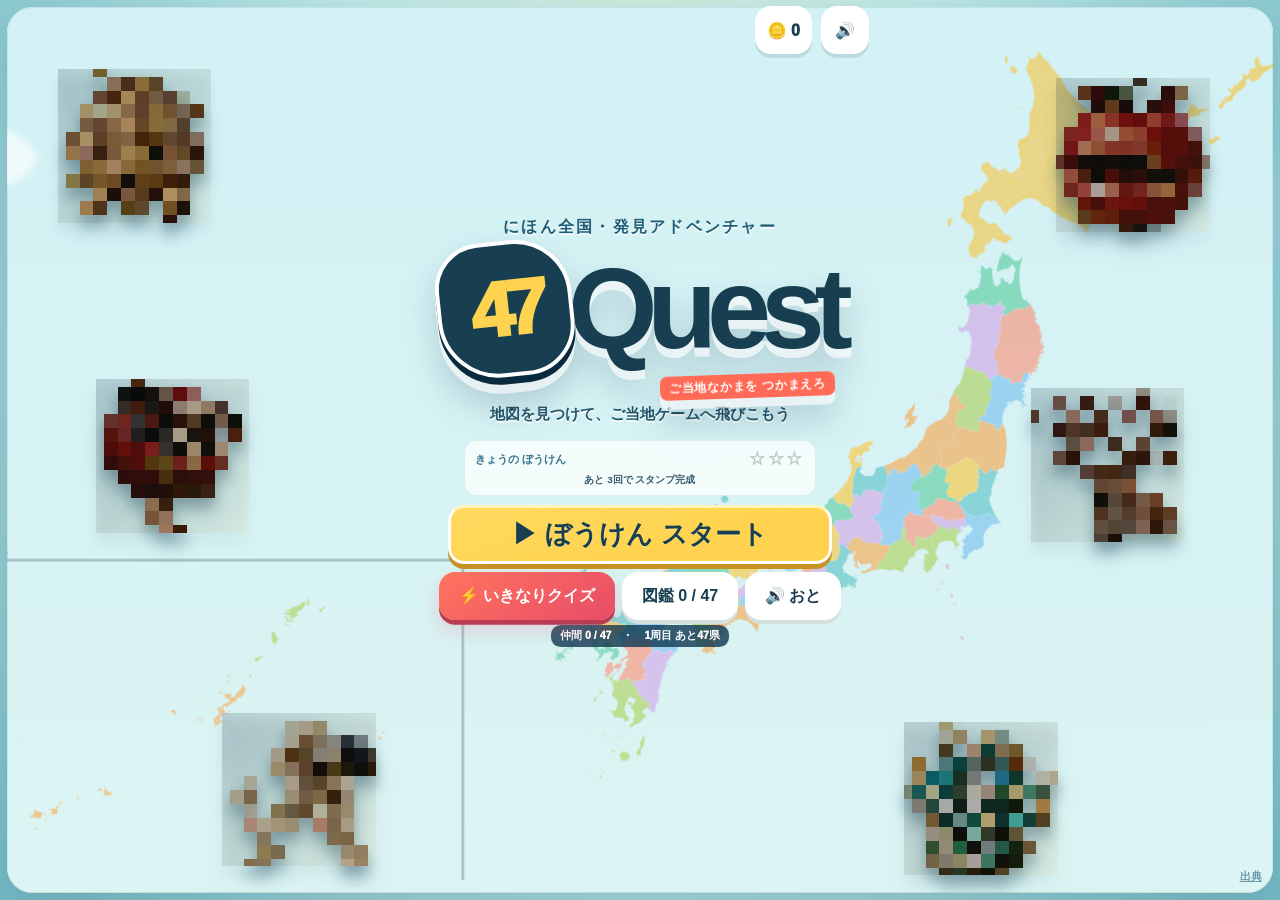
==== commit 1117ff72: "Add explicit full motion preference for desktop and gallery" ====
--- a/index.html
+++ b/index.html
@@ -19,6 +19,7 @@
     <a class="skip-link" href="#game-main">ゲームへ移動</a>
     <main id="app" aria-live="polite"></main>
     <noscript>このゲームを遊ぶにはJavaScriptを有効にしてください。</noscript>
+    <script src="./src/motion-settings.js" defer></script>
     <script src="./src/map-points.js" defer></script>
     <script src="./src/prefectures.js" defer></script>
     <script src="./src/character-personalities.js" defer></script>
--- a/src/featured-games.css
+++ b/src/featured-games.css
@@ -1,4 +1,19 @@
 /* Original, code-drawn play spaces. HUD stays outside the pointer play area. */
+.fg-mystery-stage{position:relative;display:grid;place-items:center;width:clamp(85px,15vmin,160px);height:clamp(85px,15vmin,160px);flex-shrink:0;border-radius:50%;background:radial-gradient(circle,#ffedab,#e3f2e9 65%,transparent 67%)}
+.fg-mystery-stage img{width:90%;height:90%;object-fit:contain;filter:brightness(0);opacity:.8;animation:mystery-breathe 1.6s ease-in-out infinite alternate}
+.fg-mystery-stage i{position:absolute;bottom:0;right:0;display:grid;place-items:center;width:32px;height:32px;border-radius:50%;background:#ffda61;color:#173e51;font-size:24px;font-style:normal;font-weight:900;box-shadow:0 3px #c49b3c}
+.fg-intro:has(.fg-mystery-stage){gap:clamp(4px,1vh,12px)}
+.fg-intro:has(.fg-mystery-stage) .fg-demo{font-size:clamp(26px,4vmin,48px)}
+.fg-star-track{position:absolute;left:8%;right:8%;bottom:8%;height:10px;background:#173e5120;border-radius:20px;pointer-events:none}
+.fg-star-track>i{display:block;width:var(--score-progress,0%);height:100%;border-radius:inherit;background:linear-gradient(90deg,#77cbbb,#ffda62);transition:width 260ms ease-out}
+.fg-star-track>span{position:absolute;top:50%;translate:-50% -50%;color:#97aaa7;font-size:20px;line-height:1;text-shadow:0 1px #fff}
+.fg-star-track>span:nth-of-type(1){left:33.333%}.fg-star-track>span:nth-of-type(2){left:66.666%}.fg-star-track>span:nth-of-type(3){left:100%}
+.fg-star-track>span.is-earned{color:#da9c1e;filter:drop-shadow(0 0 3px #ffe36e)}
+.fg-bank:not([hidden])~.fg-star-track{right:55%}
+@media(max-height:560px){.fg-star-track{bottom:calc(3% + 28px);height:6px}.fg-star-track>span{font-size:15px}}
+@keyframes mystery-breathe{to{transform:translateY(-4px) rotate(2deg)}}
+@media(max-height:560px){.fg-intro:has(.fg-mystery-stage){display:grid;grid-template-columns:minmax(80px,22%) minmax(0,1fr);grid-template-rows:auto minmax(0,1fr) auto auto;padding:10px;gap:5px 12px}.fg-mystery-stage{grid-column:1;grid-row:1/5;width:100%;height:100%;max-height:150px}.fg-intro:has(.fg-mystery-stage)>:not(.fg-mystery-stage){grid-column:2}.fg-intro:has(.fg-mystery-stage) .fg-demo{display:none}.fg-intro:has(.fg-mystery-stage) strong{font-size:18px;line-height:1.3}.fg-intro:has(.fg-mystery-stage) button{font-size:18px;padding:10px}}
+@media(prefers-reduced-motion:reduce){.fg-mystery-stage img{animation:none}.fg-star-track>i{transition:none}}
 .featured-scene { display:grid; grid-template-rows:auto minmax(0,1fr); gap:8px; }
 .featured-scene .game-info { position:static; padding:10px 16px; }
 .featured-scene .game-board { min-height:0; }
--- a/src/play-polish.css
+++ b/src/play-polish.css
@@ -1,5 +1,43 @@
 /* Interaction hierarchy without changing the tested screen geometry. */
 :root { --play-ease:cubic-bezier(.16,1,.3,1); }
+.audio-panel select{width:100%;min-height:40px;border:2px solid #b3cbd0;border-radius:10px;background:#fffdf7;color:#173e51;font:inherit;padding:6px;}
+.gacha-map-preview{position:relative;display:block;width:100%;min-height:60px;height:100%;overflow:hidden;border:2px solid #91bdc8;border-radius:10px;padding:0;background:#dff3f5;}
+.gacha-map-preview .map-layers{transform:var(--preview-transform)!important;transform-origin:0 0;}
+.gacha-map-preview .map-source-link{display:none;}
+.gacha-map-preview .prefecture-pin{display:none;}
+.reward-map-dialog{width:min(92vw,900px);height:85dvh;max-height:90dvh;padding:12px;border:3px solid #fff;border-radius:22px;background:#e2f4f4;color:#173e51;}
+.reward-map-dialog[open]{display:grid;grid-template-rows:auto minmax(0,1fr) auto;gap:10px;}
+.reward-map-dialog::backdrop{background:#102e45bb;}
+.reward-map-dialog header{display:flex;justify-content:space-between;align-items:center;gap:8px;font-size:18px;}
+.reward-map-dialog button{padding:10px;border-radius:12px;min-height:44px;border:0;background:#ffda63;color:#173e51;font-weight:900;}
+.reward-map-surface{min-height:0;position:relative;overflow:hidden;touch-action:none;border-radius:14px;}
+.memory-reward-scene {display:grid;grid-template-rows:auto auto minmax(0,1fr) auto auto;gap:8px;align-items:center;justify-items:center;overflow:hidden;padding:12px;}
+.memory-reward-scene>.eyebrow,.memory-reward-scene>.title,.memory-progress {margin:0;text-align:center;}
+.memory-reward-scene .reward-characters {display:flex;gap:12px;width:100%;height:100%;min-height:0;justify-content:center;align-items:stretch;}
+.memory-friend {display:grid;grid-template-rows:minmax(0,1fr) auto auto;gap:8px;min-width:0;min-height:0;width:min(30%,300px);padding:12px;border:2px solid #fff;border-radius:22px;background:#fffdf5;color:#173e51;box-shadow:0 5px #b9d4cc;animation:play-result-enter 350ms var(--card-delay) both;}
+.memory-friend-art {width:100%;height:100%;min-height:0;}
+.memory-friend-art img {width:100%;height:100%;object-fit:contain;}
+.memory-question,.memory-answer {font-size:clamp(16px,2vw,24px);font-weight:900;text-align:center;}
+.memory-friend small {display:block;font-size:13px;line-height:1.5;margin-top:5px;}
+.memory-learning {font-size:12px;line-height:1.4;border-radius:10px;background:#e4f1e9;padding:6px;}
+.memory-answer ruby {line-height:1.8;}.memory-answer rt{font-size:12px;}
+.memory-progress {font-size:15px;font-weight:800;}.memory-progress span{display:inline-block;}
+@media(max-width:600px){
+ .memory-reward-scene .reward-characters {flex-direction:column;gap:8px;}
+ .memory-friend {width:100%;flex:1;grid-template-columns:35% minmax(0,1fr);grid-template-rows:minmax(0,1fr) auto;padding:7px;gap:4px 8px;border-radius:16px;}
+ .memory-friend-art {grid-column:1;grid-row:1/3;}
+ .memory-question,.memory-answer {grid-column:2;grid-row:1;align-self:center;font-size:18px;}
+ .memory-learning {grid-column:2;grid-row:2;font-size:11px;padding:3px;}
+ .memory-friend small {font-size:12px;line-height:1.3;}
+ .memory-reward-scene .title {font-size:24px;}.memory-reward-scene .eyebrow {font-size:13px;}
+}
+@media(prefers-reduced-motion:reduce){.memory-friend{animation:none;}}
+.prefecture-pin {width:24px;height:33px;aspect-ratio:32/44;border:0;border-radius:0;background:none;box-shadow:none;filter:none;transform:translate(-50%,-100%);animation:none;}
+.prefecture-pin::before,.prefecture-pin::after {display:none;}
+.prefecture-pin svg {display:block;width:100%;height:100%;overflow:visible;filter:drop-shadow(0 0 2px #fff);animation:map-pin-land 650ms both;transform-origin:50% 100%;}
+.reward-reveal-scene .gacha-prefecture-map .prefecture-pin {width:16px!important;height:22px;border:0!important;}
+@keyframes map-pin-land {0%{opacity:0;translate:0 -90px;animation-timing-function:cubic-bezier(.55,0,.9,.55)}65%{opacity:1;translate:0 0;animation-timing-function:ease-out}82%{translate:0 -7px;animation-timing-function:ease-in}100%{opacity:1;translate:0 0}}
+@media(prefers-reduced-motion:reduce){.prefecture-pin svg{animation:none;}}
 .primary-button.sun {
   background-image:linear-gradient(165deg,#fff4a433,transparent 65%);
   border-top-color:#fff4bc;
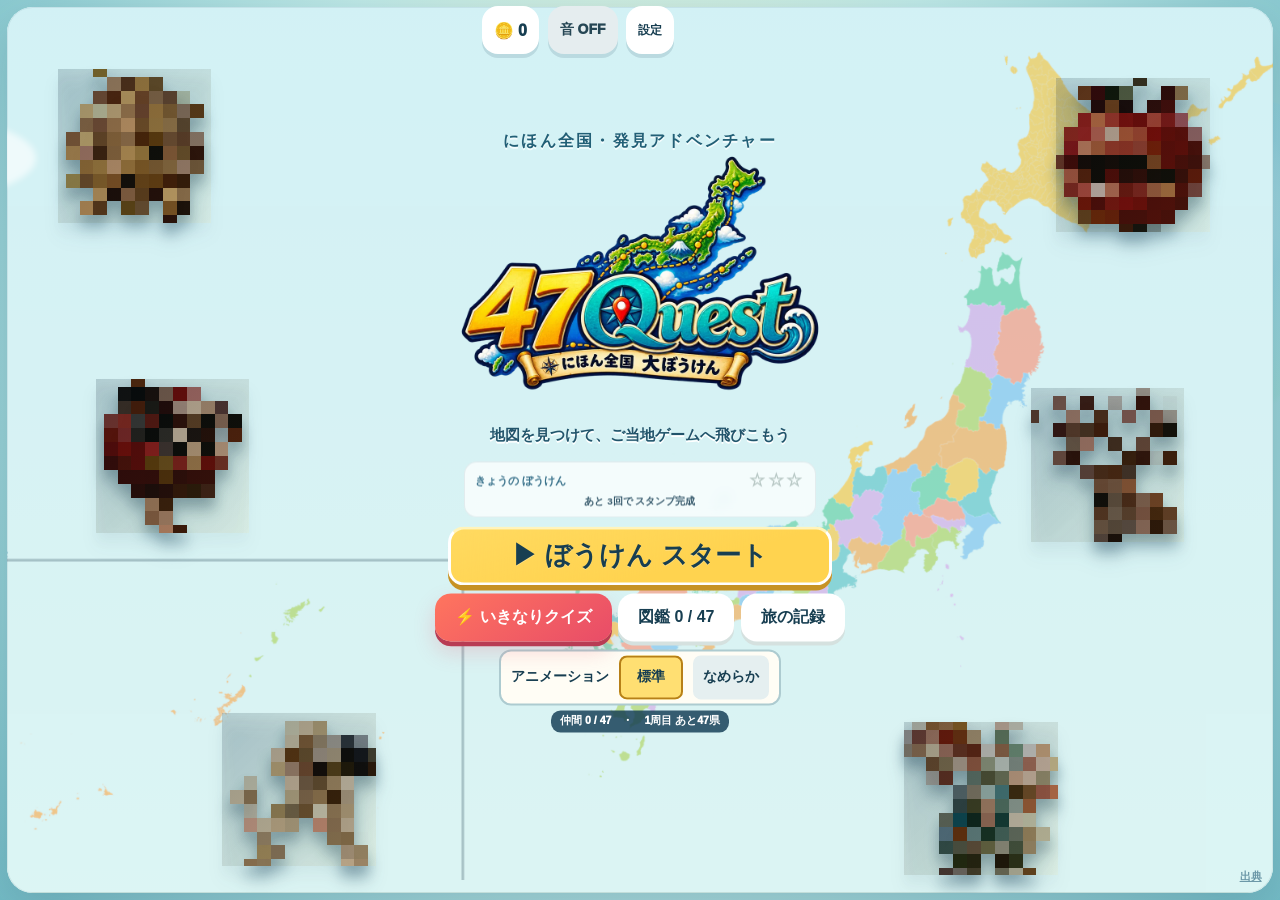
==== commit 06405271: "Improve practice flow, reward staging and responsive game presentation" ====
--- a/index.html
+++ b/index.html
@@ -24,6 +24,7 @@
     <script src="./src/prefectures.js" defer></script>
     <script src="./src/character-personalities.js" defer></script>
     <script src="./src/prefecture-deck.js" defer></script>
+    <script src="./src/game-illustrations.js" defer></script>
     <script src="./src/regional-games.js" defer></script>
     <script src="./src/featured-games.js" defer></script>
     <script src="./src/microgames-v3.js" defer></script>
--- a/styles.css
+++ b/styles.css
@@ -793,7 +793,7 @@
 .pref-mascot-art { cursor:pointer; transform-origin:center 78%; transition:filter .24s ease,scale .28s cubic-bezier(.16,1,.3,1),translate .28s cubic-bezier(.16,1,.3,1); }
 .pref-mascot-art:hover { scale:1.035; translate:0 -.15rem; filter:drop-shadow(0 .75rem .55rem rgba(18,59,83,.26)); }
 button,.review-prefecture-choice,[role="button"] { transition-property:translate,scale,filter,box-shadow,background-color,border-color; transition-duration:.2s; transition-timing-function:cubic-bezier(.16,1,.3,1); }
-.is-pressing { translate:0 .16rem!important; scale:.965!important; }
+.is-pressing { translate:0 0!important; scale:1!important; }
 
 @media (max-width:760px), (pointer:coarse) {
   .primary-button,.secondary-button,.tool-button,.icon-button,.review-prefecture-choice { min-height:3rem; }
--- a/src/featured-games.css
+++ b/src/featured-games.css
@@ -1,14 +1,24 @@
 /* Original, code-drawn play spaces. HUD stays outside the pointer play area. */
+.fg-parcel svg{width:80%;height:80%;pointer-events:none;filter:drop-shadow(0 2px 1px #173e5130)}.fg-bin b svg{width:44px;height:44px;vertical-align:middle;}
+.fg-buddy{position:absolute;z-index:5;bottom:2px;left:2px;width:44px;height:44px;padding:4px;border:0;background:transparent;cursor:pointer;}.fg-buddy img{width:100%;height:100%;object-fit:contain;}
+.fg-difficulty{display:flex;align-items:center;justify-content:center;gap:8px;font-size:14px;flex:none;}
+.fg-difficulty select{min-height:44px;padding:5px 12px;border:2px solid #95b3bd;border-radius:10px;background:#fffdf5;color:#173e51;font:inherit;}
+.fg-intro .fg-practice{min-height:44px;padding:6px 16px;background:#e3eff1;box-shadow:none;font-size:15px;}
+.fg-practice-badge{position:absolute;z-index:6;top:4px;left:50%;transform:translateX(-50%);padding:5px 12px;border-radius:10px;background:#fff4bd;color:#173e51;white-space:nowrap;font-size:clamp(12px,2vw,18px);pointer-events:none;}
+.fg-practice-badge[hidden]{display:none;}
+@media(max-height:500px){.fg-intro .fg-mystery-stage,.fg-intro .fg-demo{display:none}.fg-intro{gap:4px!important}.fg-intro>button{min-height:44px!important;padding:6px 16px!important}.fg-intro>strong{font-size:18px!important}}
 .fg-mystery-stage{position:relative;display:grid;place-items:center;width:clamp(85px,15vmin,160px);height:clamp(85px,15vmin,160px);flex-shrink:0;border-radius:50%;background:radial-gradient(circle,#ffedab,#e3f2e9 65%,transparent 67%)}
 .fg-mystery-stage img{width:90%;height:90%;object-fit:contain;filter:brightness(0);opacity:.8;animation:mystery-breathe 1.6s ease-in-out infinite alternate}
 .fg-mystery-stage i{position:absolute;bottom:0;right:0;display:grid;place-items:center;width:32px;height:32px;border-radius:50%;background:#ffda61;color:#173e51;font-size:24px;font-style:normal;font-weight:900;box-shadow:0 3px #c49b3c}
 .fg-intro:has(.fg-mystery-stage){gap:clamp(4px,1vh,12px)}
 .fg-intro:has(.fg-mystery-stage) .fg-demo{font-size:clamp(26px,4vmin,48px)}
 .fg-star-track{position:absolute;left:8%;right:8%;bottom:8%;height:10px;background:#173e5120;border-radius:20px;pointer-events:none}
-.fg-star-track>i{display:block;width:var(--score-progress,0%);height:100%;border-radius:inherit;background:linear-gradient(90deg,#77cbbb,#ffda62);transition:width 260ms ease-out}
+.fg-star-track>i{display:block;width:100%;height:100%;border-radius:inherit;background:linear-gradient(90deg,#77cbbb,#ffda62);transform:scaleX(var(--score-ratio,0));transform-origin:left;transition:transform 260ms cubic-bezier(.16,1,.3,1)}
 .fg-star-track>span{position:absolute;top:50%;translate:-50% -50%;color:#97aaa7;font-size:20px;line-height:1;text-shadow:0 1px #fff}
 .fg-star-track>span:nth-of-type(1){left:33.333%}.fg-star-track>span:nth-of-type(2){left:66.666%}.fg-star-track>span:nth-of-type(3){left:100%}
-.fg-star-track>span.is-earned{color:#da9c1e;filter:drop-shadow(0 0 3px #ffe36e)}
+.fg-star-track>span.is-earned{color:#da9c1e;filter:drop-shadow(0 0 3px #ffe36e);animation:star-earned 360ms cubic-bezier(.16,1,.3,1) both}
+@keyframes star-earned{0%{transform:scale(.75) rotate(-18deg)}45%{transform:scale(1.65) rotate(8deg)}100%{transform:scale(1) rotate(0)}}
+@media(prefers-reduced-motion:reduce){.fg-star-track>span.is-earned{animation:none}}
 .fg-bank:not([hidden])~.fg-star-track{right:55%}
 @media(max-height:560px){.fg-star-track{bottom:calc(3% + 28px);height:6px}.fg-star-track>span{font-size:15px}}
 @keyframes mystery-breathe{to{transform:translateY(-4px) rotate(2deg)}}
--- a/src/play-polish.css
+++ b/src/play-polish.css
@@ -1,5 +1,59 @@
 /* Interaction hierarchy without changing the tested screen geometry. */
 :root { --play-ease:cubic-bezier(.16,1,.3,1); }
+.region-milestone{padding:6px 12px;border-radius:12px;background:#ffebaa;color:#725019;animation:milestone-arrive .5s ease-out both;text-wrap:balance;}
+@keyframes milestone-arrive{from{opacity:0;transform:translateY(6px)}to{opacity:1;transform:none}}
+.reveal-character>img,.detail-mascot>img{transform-origin:50% 85%;animation:life-weight 3.1s ease-in-out 2;}
+[data-life="drift"].reveal-character>img,[data-life="drift"].detail-mascot>img{animation-name:life-drift}
+[data-life="spring"].reveal-character>img,[data-life="spring"].detail-mascot>img{animation-name:life-spring}
+[data-life="sway"].reveal-character>img,[data-life="sway"].detail-mascot>img{animation-name:life-sway}
+@keyframes life-weight{50%{transform:scale(.97,.94)}}
+@keyframes life-drift{50%{transform:translateY(-2%) scale(.97)}}
+@keyframes life-spring{20%{transform:scale(.94,.9)}40%{transform:translateY(-3%) scale(.94)}65%{transform:scale(.98,.95)}}
+@keyframes life-sway{35%{transform:rotate(-2deg) scale(.95)}70%{transform:rotate(2deg) scale(.95)}}
+@media(prefers-reduced-motion:reduce){.reveal-character>img,.detail-mascot>img{animation:none}}
+.reward-reveal-scene.is-introducing .reveal-name-card{visibility:hidden;pointer-events:none;}
+.reward-reveal-scene.is-introducing .reveal-character-wrap{position:absolute;left:50%;top:42%;transform:translate(-50%,-50%);width:min(65vw,44dvh,440px)!important;height:min(65vw,44dvh,440px)!important;}
+.reward-reveal-skip{position:absolute;z-index:9;left:50%;bottom:16%;transform:translateX(-50%);min-height:44px;padding:10px 18px;border:2px solid #fff;border-radius:12px;background:#fff3c6;color:#173e51;font:700 16px/1.3 sans-serif;white-space:nowrap;}
+.journey-scene{display:grid;grid-template-rows:auto minmax(0,1fr) auto auto;gap:10px;padding:12px;}
+.journey-scene header h1{font-size:clamp(22px,4vw,36px);margin:4px 0;}.journey-scene header p{margin:0;font-size:14px;}
+.journey-regions{display:grid;grid-template-columns:repeat(4,minmax(0,1fr));grid-auto-rows:minmax(0,1fr);gap:10px;min-height:0;}
+.journey-region{display:flex;flex-direction:column;justify-content:center;gap:4px;min-width:0;background:#fffdf5;border-radius:16px;padding:12px;color:#173e51;}
+.journey-region h2,.journey-region p{margin:0;font-size:clamp(14px,2vw,20px);}.journey-region strong{font-size:clamp(18px,3vw,30px)}.journey-region progress{width:100%;accent-color:#277964}.journey-region small{font-size:12px}.journey-region.is-complete{background:#fff0ad;}
+.journey-note{font-size:12px;line-height:1.5;margin:0;text-align:center}.journey-scene .action-dock{display:flex;justify-content:center;gap:10px}.journey-scene .action-dock button{min-height:44px;white-space:nowrap;}
+@media(max-width:600px){.journey-regions{grid-template-columns:repeat(2,minmax(0,1fr));gap:6px}.journey-region{padding:6px;gap:2px;min-height:0}.journey-region p{display:none}.journey-region progress{height:8px;flex:none}.journey-region h2,.journey-region strong,.journey-region small{line-height:1.2}.journey-scene{padding:8px;gap:6px;}}
+@media(max-height:500px){.journey-scene{gap:4px;padding:6px}.journey-scene header p,.journey-region p,.journey-region small{display:none}.journey-region{padding:6px;gap:2px}.journey-region h2{font-size:14px}.journey-region strong{font-size:18px}}
+.review-scene .review-writing-top{display:block;padding:10px 14px;}
+.review-writing-top .review-writing-context{display:block;font-size:clamp(14px,2vw,20px);line-height:1.5;text-wrap:balance;}
+.review-answer-hint{margin:6px 0 0;font-size:clamp(18px,3vw,26px);line-height:1.4;white-space:nowrap;}
+.title-motion{display:flex;align-items:center;gap:10px;margin-top:8px;padding:4px 10px;background:#fffdf5;border:2px solid #adcbd0;border-radius:12px;color:#173e51;font-size:14px;font-weight:800;pointer-events:auto;}
+.title-motion button{min-height:44px;min-width:64px;border:0;border-radius:8px;background:#e5eff0;color:#173e51;font:inherit;padding:6px 10px;cursor:pointer;}
+.title-motion button[aria-pressed="true"]{background:#ffdf72;box-shadow:inset 0 0 0 2px #b78018;}
+.reveal-character-wrap .reveal-character{inset:6%;width:88%;}
+@media(max-height:500px){.compare-scene .compare-heading{min-height:38px;flex-shrink:0}.title-motion{margin-top:3px;padding:0 8px;font-size:12px}.home-scene .game-logo.illustrated-logo{height:80px;min-height:0}.title-stage>.daily-quest{display:none}}
+.game-logo.illustrated-logo{filter:none;width:min(540px,75vw);height:clamp(140px,27dvh,250px);margin:auto;}
+.illustrated-logo img{width:100%;height:100%;object-fit:contain;}
+.brand-mark.guide-brand{background:transparent;box-shadow:none;letter-spacing:normal;transform:none;}
+.guide-brand img{width:100%;height:100%;object-fit:contain;}
+.guide-dialogue{display:flex!important;align-items:center;gap:8px;min-width:0;}
+.guide-dialogue>span,.guide-dialogue>div{min-width:0;}
+.guide-help{position:relative;flex:none;min-width:44px;min-height:44px;padding:0;border:0;background:transparent;cursor:pointer;touch-action:manipulation;pointer-events:auto;}
+.guide-help>span{position:absolute;right:0;bottom:0;border:2px solid white;border-radius:50%;background:#173e51;color:white;width:20px;height:20px;font:bold 14px/16px sans-serif;}
+.guide-dialogue>h1{min-width:0;margin:0;}
+.guide-help-dialog{width:min(620px,94vw);max-height:90dvh;border:3px solid white;border-radius:24px;background:#fffdf5;color:#173e51;padding:clamp(12px,3vw,24px);}
+.guide-help-dialog[open]{display:grid;grid-template-columns:minmax(60px,24%) minmax(0,1fr);gap:16px;align-items:center;}
+.guide-help-dialog::backdrop{background:#102e45b8;}
+.guide-help-dialog>img{width:100%;max-height:260px;object-fit:contain;}
+.guide-help-dialog h2{font-size:clamp(18px,3vw,24px);line-height:1.4;margin:0 0 12px;text-wrap:balance;}
+.guide-help-dialog ul{padding-left:1.1em;margin:0 0 16px;font-size:clamp(14px,2.4vw,18px);line-height:1.65;}
+.guide-help-dialog li+li{margin-top:8px;}
+.guide-help-dialog button{min-height:44px;width:100%;border:0;border-radius:14px;background:#ffda63;color:#173e51;padding:10px;font:700 16px/1.4 sans-serif;}
+@media(max-height:450px){.guide-help-dialog[open]{grid-template-columns:70px 1fr;gap:10px;padding:12px}.guide-help-dialog li+li{margin-top:3px}.guide-help-dialog ul{font-size:14px;line-height:1.35;margin-bottom:8px}}
+.japan-guide{display:block;width:54px;height:76px;object-fit:contain;flex:none;animation:guide-hello .45s ease-out both;}
+.game-info .japan-guide{width:42px;height:54px;}
+@keyframes guide-hello{from{opacity:0;transform:translateY(8px) rotate(-8deg)}to{opacity:1;transform:none}}
+@media(max-width:600px){.japan-guide{width:38px;height:52px}.game-info .japan-guide{width:30px;height:40px}.guide-dialogue{gap:5px;}}
+@media(max-height:500px){.game-logo.illustrated-logo{height:110px}.japan-guide{width:30px;height:40px}}
+@media(prefers-reduced-motion:reduce){.japan-guide{animation:none}}
 .audio-panel select{width:100%;min-height:40px;border:2px solid #b3cbd0;border-radius:10px;background:#fffdf7;color:#173e51;font:inherit;padding:6px;}
 .gacha-map-preview{position:relative;display:block;width:100%;min-height:60px;height:100%;overflow:hidden;border:2px solid #91bdc8;border-radius:10px;padding:0;background:#dff3f5;}
 .gacha-map-preview .map-layers{transform:var(--preview-transform)!important;transform-origin:0 0;}
@@ -59,6 +113,24 @@
 /* JS owns these entrances; a second CSS entrance would multiply transforms. */
 .scene > :where(header,aside,.map-card,.writing-board,.game-board,.collection-grid,.button-row) {animation:none;}
 .hud-chip,.fg-status,.result-score,[data-stat-value] {font-variant-numeric:tabular-nums;}
+.sound-toggle-button {white-space:nowrap!important;min-width:66px!important;font-size:14px!important;background:#e5edef;color:#254654;}
+.sound-toggle-button[aria-pressed="true"] {background:#ffe17d;color:#173e51;}
+.sound-menu-button {font-size:12px!important;padding-inline:7px!important;}
+@media(max-width:600px){
+ .top-actions{gap:3px}
+ .sound-toggle-button{min-width:60px!important;padding-inline:5px!important;font-size:12px!important}
+ .sound-menu-button{min-width:32px!important;padding-inline:4px!important}
+ .top-title{font-size:12px;text-wrap:balance}
+}
+.reveal-voice-button {position:relative;padding:0;border:0;background:transparent;box-shadow:none;color:#173e51;cursor:pointer;}
+.reveal-voice-label {position:absolute;right:0;bottom:0;z-index:4;display:flex;align-items:center;justify-content:center;min-height:44px;padding:0 12px;border:2px solid #fff;border-radius:24px;background:#fffdf5ef;box-shadow:0 3px 12px #102b4030;font-size:13px;font-weight:800;white-space:nowrap;}
+.reveal-voice-button:focus-visible {outline-color:#fff0a5;}
+/* Tall phones have room for readable copy; compact phones keep the tested fit. */
+@media(max-width:600px) and (min-height:701px) {
+ .reward-reveal-scene:has(.gacha-prefecture-map) .reveal-name-card>p {font-size:clamp(12px,1.65dvh,14px);line-height:1.4;}
+ .reward-reveal-scene:has(.gacha-prefecture-map) .reveal-name-card>small {font-size:12px;}
+ .reward-reveal-scene:has(.gacha-prefecture-map) .reveal-profile-chips {font-size:12px;line-height:1.4;}
+}
 .result-card {animation:play-result-enter 300ms var(--play-ease) both;}
 .result-stars i:not(.is-earned) {animation:none;opacity:.45;}
 .result-stars i.is-earned {animation-duration:420ms;}
@@ -78,3 +150,16 @@
   .reward-reveal-scene .stat-rarity {animation-delay:0ms!important;}
   :where(button,[role="button"]).is-pressing {scale:1;translate:0 0;filter:brightness(.92);}
 }
+.compare-scene .compare-heading{display:block;text-align:left;padding:10px 16px;}
+.compare-heading .title{margin:0;font-size:clamp(22px,3vw,32px);line-height:1.25;}
+.compare-heading .body-copy{margin:4px 0 0;font-size:14px;line-height:1.4;text-wrap:balance;}
+.compare-scene .compare-grid{grid-template-columns:minmax(0,1fr);grid-template-rows:minmax(80px,.65fr) minmax(0,1fr);width:100%;max-width:1000px;justify-self:center;}
+.compare-card.answer-card strong{font-size:clamp(28px,6dvh,60px);white-space:nowrap;overflow-wrap:normal;}
+.compare-scene .compare-actions.action-dock{display:grid;grid-template-columns:minmax(0,1fr) minmax(0,1fr);gap:8px;padding:10px;}
+.compare-actions.action-dock>p{grid-column:1/-1;margin:0;text-align:center;font-size:13px;line-height:1.4;text-wrap:balance;}
+.compare-actions.action-dock>button{min-width:0;min-height:48px;padding:10px 8px;font-size:clamp(15px,2vw,21px);line-height:1.3;white-space:nowrap;}
+@media(max-height:500px){.compare-scene .compare-heading{padding:4px 10px}.compare-heading .title{font-size:20px}.compare-heading .body-copy{display:none}.compare-scene .compare-actions.action-dock{padding:4px;gap:4px}.compare-card{gap:2px;padding:3px}.compare-card>span{font-size:12px}.compare-card.answer-card strong{font-size:26px}.compare-scene .compare-grid{grid-template-rows:minmax(60px,.6fr) minmax(0,1fr)}}
+.profile-heading h1,.profile-copy{text-wrap:balance;}
+.character-profile-card .stat-rarity{animation:none;}
+.character-profile-card .profile-actions{width:100%;max-width:100%;box-sizing:border-box;}
+.character-profile-card .profile-actions>button{white-space:normal;text-wrap:balance;font-size:clamp(12px,1.3vw,18px);padding-inline:8px;}
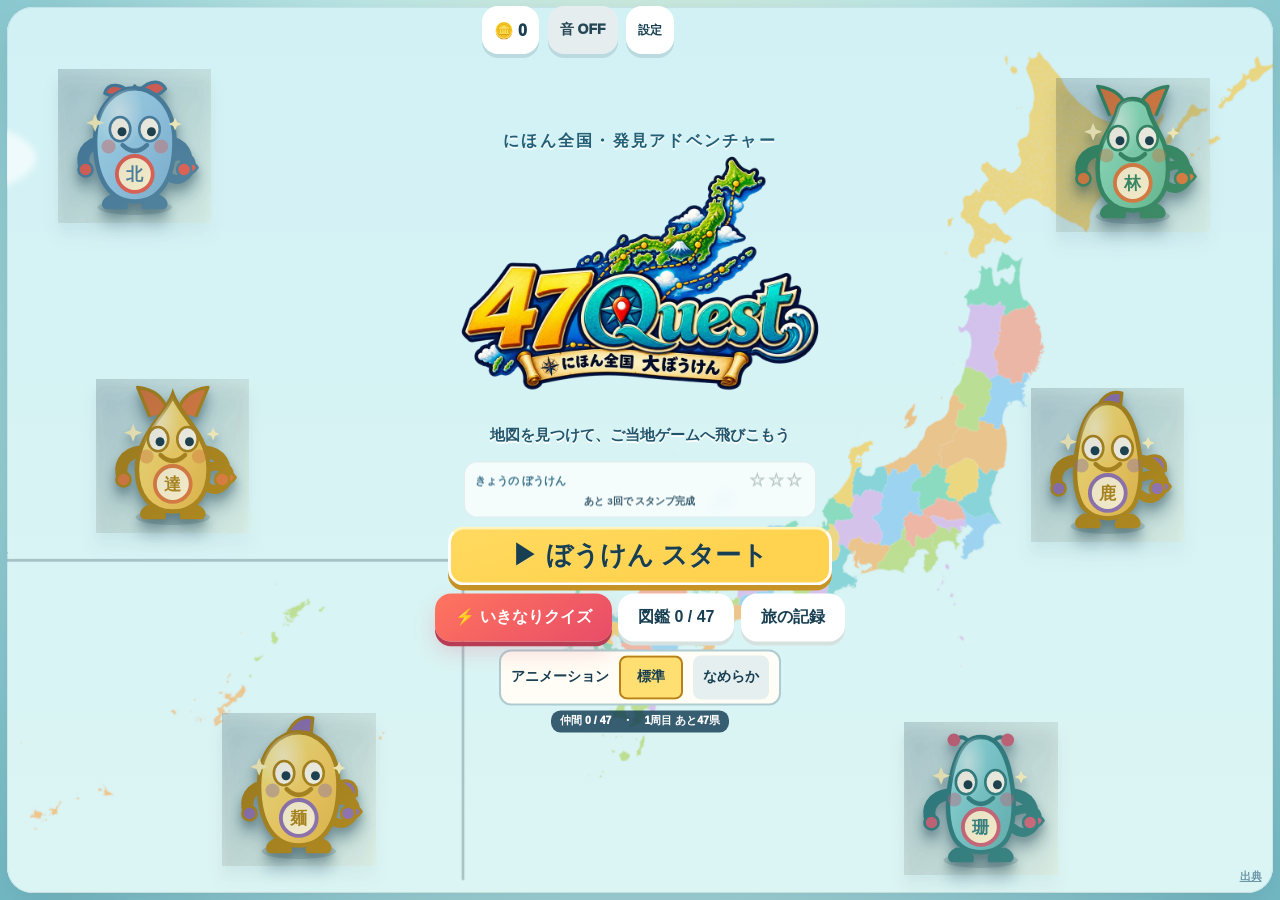
==== commit 95a56f28: "Polish all minigames and replace character system" ====
--- a/index.html
+++ b/index.html
@@ -14,6 +14,7 @@
     <link rel="stylesheet" href="./src/gacha.css" />
     <link rel="stylesheet" href="./src/responsive.css" />
     <link rel="stylesheet" href="./src/play-polish.css" />
+    <link rel="stylesheet" href="./src/character-actors.css" />
   </head>
   <body>
     <a class="skip-link" href="#game-main">ゲームへ移動</a>
@@ -26,6 +27,7 @@
     <script src="./src/prefecture-deck.js" defer></script>
     <script src="./src/game-illustrations.js" defer></script>
     <script src="./src/regional-games.js" defer></script>
+    <script src="./src/gesture-guide.js" defer></script>
     <script src="./src/featured-games.js" defer></script>
     <script src="./src/microgames-v3.js" defer></script>
     <script src="./src/character-art.js" defer></script>
--- a/src/play-polish.css
+++ b/src/play-polish.css
@@ -1,16 +1,17 @@
 /* Interaction hierarchy without changing the tested screen geometry. */
 :root { --play-ease:cubic-bezier(.16,1,.3,1); }
+/* Japanese headings are phrases, not narrow columns of individual glyphs. */
+:where(.top-title,.title,.body-copy,.profile-copy,.reveal-name-card>p,.reveal-name-card>small,.fg-lesson-line,.micro-command,.result-learning,.guide-help-dialog li){
+ word-break:normal;overflow-wrap:normal;line-break:strict;text-wrap:pretty;
+}
+@supports(word-break:auto-phrase){
+ :where(.top-title,.title,.body-copy,.profile-copy,.reveal-name-card>p,.reveal-name-card>small,.fg-lesson-line,.micro-command,.result-learning,.guide-help-dialog li){word-break:auto-phrase;}
+}
+:where(h1,h2,.top-title,.micro-command,.fg-lesson-line){text-wrap:balance;}
+.button-phrase{display:inline-block;white-space:nowrap;}
+:where(.primary-button,.secondary-button,.tool-button){line-height:1.35;word-break:normal;line-break:strict;text-wrap:balance;}
 .region-milestone{padding:6px 12px;border-radius:12px;background:#ffebaa;color:#725019;animation:milestone-arrive .5s ease-out both;text-wrap:balance;}
 @keyframes milestone-arrive{from{opacity:0;transform:translateY(6px)}to{opacity:1;transform:none}}
-.reveal-character>img,.detail-mascot>img{transform-origin:50% 85%;animation:life-weight 3.1s ease-in-out 2;}
-[data-life="drift"].reveal-character>img,[data-life="drift"].detail-mascot>img{animation-name:life-drift}
-[data-life="spring"].reveal-character>img,[data-life="spring"].detail-mascot>img{animation-name:life-spring}
-[data-life="sway"].reveal-character>img,[data-life="sway"].detail-mascot>img{animation-name:life-sway}
-@keyframes life-weight{50%{transform:scale(.97,.94)}}
-@keyframes life-drift{50%{transform:translateY(-2%) scale(.97)}}
-@keyframes life-spring{20%{transform:scale(.94,.9)}40%{transform:translateY(-3%) scale(.94)}65%{transform:scale(.98,.95)}}
-@keyframes life-sway{35%{transform:rotate(-2deg) scale(.95)}70%{transform:rotate(2deg) scale(.95)}}
-@media(prefers-reduced-motion:reduce){.reveal-character>img,.detail-mascot>img{animation:none}}
 .reward-reveal-scene.is-introducing .reveal-name-card{visibility:hidden;pointer-events:none;}
 .reward-reveal-scene.is-introducing .reveal-character-wrap{position:absolute;left:50%;top:42%;transform:translate(-50%,-50%);width:min(65vw,44dvh,440px)!important;height:min(65vw,44dvh,440px)!important;}
 .reward-reveal-skip{position:absolute;z-index:9;left:50%;bottom:16%;transform:translateX(-50%);min-height:44px;padding:10px 18px;border:2px solid #fff;border-radius:12px;background:#fff3c6;color:#173e51;font:700 16px/1.3 sans-serif;white-space:nowrap;}
@@ -28,7 +29,7 @@
 .title-motion{display:flex;align-items:center;gap:10px;margin-top:8px;padding:4px 10px;background:#fffdf5;border:2px solid #adcbd0;border-radius:12px;color:#173e51;font-size:14px;font-weight:800;pointer-events:auto;}
 .title-motion button{min-height:44px;min-width:64px;border:0;border-radius:8px;background:#e5eff0;color:#173e51;font:inherit;padding:6px 10px;cursor:pointer;}
 .title-motion button[aria-pressed="true"]{background:#ffdf72;box-shadow:inset 0 0 0 2px #b78018;}
-.reveal-character-wrap .reveal-character{inset:6%;width:88%;}
+.reveal-character-wrap .reveal-character{inset:6%;width:88%;height:88%;}
 @media(max-height:500px){.compare-scene .compare-heading{min-height:38px;flex-shrink:0}.title-motion{margin-top:3px;padding:0 8px;font-size:12px}.home-scene .game-logo.illustrated-logo{height:80px;min-height:0}.title-stage>.daily-quest{display:none}}
 .game-logo.illustrated-logo{filter:none;width:min(540px,75vw);height:clamp(140px,27dvh,250px);margin:auto;}
 .illustrated-logo img{width:100%;height:100%;object-fit:contain;}
@@ -70,7 +71,7 @@
 .memory-reward-scene .reward-characters {display:flex;gap:12px;width:100%;height:100%;min-height:0;justify-content:center;align-items:stretch;}
 .memory-friend {display:grid;grid-template-rows:minmax(0,1fr) auto auto;gap:8px;min-width:0;min-height:0;width:min(30%,300px);padding:12px;border:2px solid #fff;border-radius:22px;background:#fffdf5;color:#173e51;box-shadow:0 5px #b9d4cc;animation:play-result-enter 350ms var(--card-delay) both;}
 .memory-friend-art {width:100%;height:100%;min-height:0;}
-.memory-friend-art img {width:100%;height:100%;object-fit:contain;}
+.memory-friend-art .quest-actor {width:100%;height:100%;}
 .memory-question,.memory-answer {font-size:clamp(16px,2vw,24px);font-weight:900;text-align:center;}
 .memory-friend small {display:block;font-size:13px;line-height:1.5;margin-top:5px;}
 .memory-learning {font-size:12px;line-height:1.4;border-radius:10px;background:#e4f1e9;padding:6px;}
@@ -135,6 +136,7 @@
 .result-stars i:not(.is-earned) {animation:none;opacity:.45;}
 .result-stars i.is-earned {animation-duration:420ms;}
 .clear-friend-art {transform-origin:50% 90%;}
+.retry-friend{background:#eef5ef}.retry-friend-art::after{content:'↻';color:#4d7f73}
 .reward-reveal-scene .reveal-name-card {animation-delay:900ms;animation-duration:360ms;}
 .reward-reveal-scene .reveal-kicker {animation-delay:830ms;animation-duration:360ms;}
 .reward-reveal-scene .character-stats>div {animation-delay:calc(1000ms + var(--stat-delay));}
--- a/src/character-actors.css
+++ b/src/character-actors.css
@@ -0,0 +1,16 @@
+.quest-actor{display:grid;place-items:center;width:100%;height:100%;min-width:0;min-height:0;overflow:hidden;isolation:isolate;filter:drop-shadow(0 .35rem .2rem rgba(18,59,83,.18));transform-origin:50% 86%}
+.quest-actor-svg{display:block;width:100%;height:100%;min-width:0;min-height:0;max-width:100%;max-height:100%;overflow:hidden}.actor-mouth-sad,.actor-mouth-joy,.actor-lid{opacity:0}
+.actor-body{transform-origin:110px 188px;animation:actor-breathe 2.8s ease-in-out infinite}.actor-shadow{transform-origin:center;animation:actor-shadow-breathe 2.8s ease-in-out infinite}.actor-eye{transform-box:fill-box;transform-origin:center;animation:actor-blink 4.7s ease-in-out infinite}.actor-eye-right{animation-delay:.035s}.actor-pupil{transform-box:fill-box;transform-origin:center;animation:actor-look 5.6s ease-in-out infinite}
+.actor-arm,.actor-tail,.actor-ornament{transform-box:fill-box;transform-origin:center bottom}.actor-ornament{animation:actor-ornament 3.2s ease-in-out infinite}.actor-tail{animation:actor-tail 2.4s ease-in-out infinite}.actor-arm-right{animation:actor-wave 3.8s ease-in-out infinite}.actor-arm-left{animation:actor-left 2.8s ease-in-out infinite}.actor-sparkles{animation:actor-sparkle 2.1s ease-in-out infinite;transform-origin:center}
+.quest-actor[data-actor-motion="spring"] .actor-body{animation:actor-body-spring 2.25s cubic-bezier(.16,1,.3,1) infinite}.quest-actor[data-actor-motion="spring"] .actor-ornament{animation-duration:2.25s}
+.quest-actor[data-actor-motion="drift"] .actor-body{animation:actor-body-drift 3.6s ease-in-out infinite}.quest-actor[data-actor-motion="drift"] .actor-tail{animation-duration:1.8s}
+.quest-actor[data-actor-motion="weight"] .actor-body{animation:actor-body-weight 3.8s ease-in-out infinite}.quest-actor[data-actor-motion="weight"] .actor-arm-right{animation-duration:4.8s}
+.quest-actor[data-actor-motion="soft"] .actor-body{animation:actor-body-soft 2.6s ease-in-out infinite}.quest-actor[data-actor-motion="soft"] .actor-ornament{animation:actor-ornament-soft 2.6s ease-in-out infinite}
+.quest-actor[data-expression="joy"] .actor-mouth-neutral,.quest-actor[data-expression="sad"] .actor-mouth-neutral{opacity:0}.quest-actor[data-expression="joy"] .actor-mouth-joy{opacity:1}.quest-actor[data-expression="sad"] .actor-mouth-sad,.quest-actor[data-expression="sad"] .actor-lid{opacity:1}.quest-actor.is-talking .actor-mouth-neutral,.quest-actor.is-talking .actor-mouth-joy{transform-box:fill-box;transform-origin:center;animation:actor-talk .18s ease-in-out infinite alternate}.quest-actor.is-reacting .actor-arm-right{animation:actor-cheer-right .48s cubic-bezier(.16,1,.3,1) 2}.quest-actor.is-reacting .actor-arm-left{animation:actor-cheer-left .48s cubic-bezier(.16,1,.3,1) 2}.quest-actor.is-reacting .actor-eye{animation:actor-happy-eyes .7s ease both}.quest-actor.is-reacting .actor-mouth-neutral{opacity:0}.quest-actor.is-reacting .actor-mouth-joy{opacity:1}
+@keyframes actor-breathe{0%,100%{transform:scale(1)}50%{transform:scale(1.015,.985)}}@keyframes actor-shadow-breathe{0%,100%{transform:scaleX(1);opacity:.18}50%{transform:scaleX(.92);opacity:.13}}@keyframes actor-blink{0%,43%,47%,100%{transform:scaleY(1)}44%,46%{transform:scaleY(.08)}}@keyframes actor-look{0%,22%,100%{transform:translateX(0)}36%,52%{transform:translateX(-5px)}66%,82%{transform:translateX(3px)}}@keyframes actor-wave{0%,70%,100%{transform:rotate(0)}78%{transform:rotate(-24deg)}85%{transform:rotate(13deg)}92%{transform:rotate(-13deg)}}@keyframes actor-left{0%,100%{transform:rotate(0)}50%{transform:rotate(5deg)}}@keyframes actor-tail{0%,100%{transform:rotate(-2deg)}50%{transform:rotate(9deg)}}@keyframes actor-ornament{0%,100%{transform:rotate(-1.5deg)}50%{transform:rotate(2deg)}}@keyframes actor-sparkle{0%,100%{opacity:.4;transform:scale(.82)}50%{opacity:1;transform:scale(1.08)}}@keyframes actor-talk{to{transform:scaleY(.55) translateY(2px)}}@keyframes actor-cheer-right{0%,100%{transform:rotate(0)}50%{transform:rotate(-38deg)}}@keyframes actor-cheer-left{0%,100%{transform:rotate(0)}50%{transform:rotate(38deg)}}@keyframes actor-happy-eyes{35%,75%{transform:scaleY(.18)}100%{transform:scaleY(1)}}
+@keyframes actor-body-spring{0%,100%{transform:translateY(0) scale(1)}46%{transform:translateY(0) scale(1.025,.975)}54%{transform:translateY(-5px) scale(.985,1.02)}}
+@keyframes actor-body-drift{0%,100%{transform:translate(-2px,1px) rotate(-1deg)}50%{transform:translate(3px,-3px) rotate(1deg)}}
+@keyframes actor-body-weight{0%,100%{transform:translateY(1px) scale(1.018,.982)}45%{transform:translateY(-1px) scale(.995,1.005)}55%{transform:translateY(-1px) scale(.995,1.005)}}
+@keyframes actor-body-soft{0%,100%{transform:scale(1)}35%{transform:scale(1.025,.97)}65%{transform:scale(.985,1.018)}}
+@keyframes actor-ornament-soft{0%,100%{transform:rotate(-3deg) scaleY(.97)}50%{transform:rotate(3deg) scaleY(1.04)}}
+@media(prefers-reduced-motion:reduce){.quest-actor *{animation:none!important}.quest-actor.is-reacting{transform:scale(1.025);transition:transform .15s ease}}
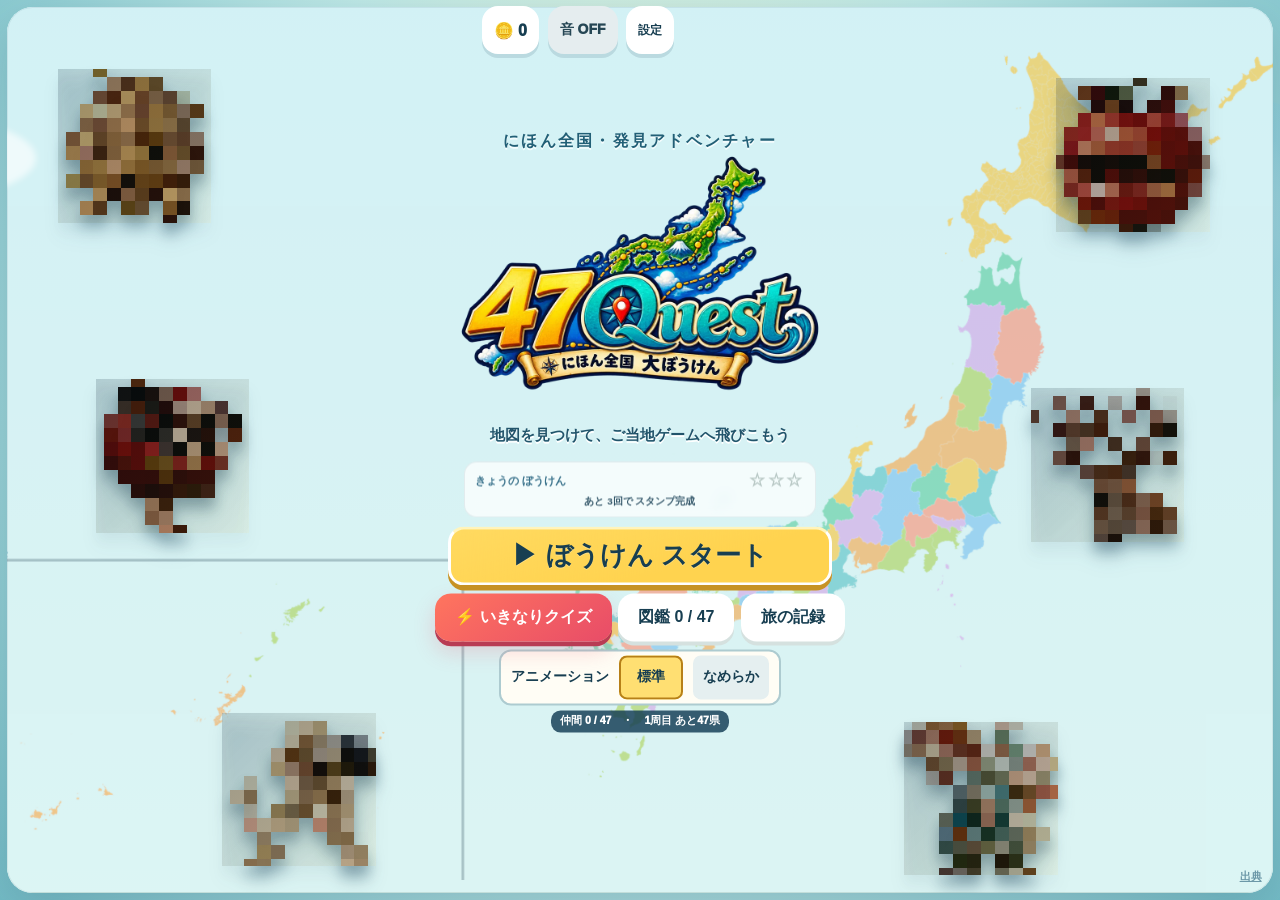
==== commit 19c1b0cd: "Restore the uncanny character cast and bundled assets" ====
--- a/index.html
+++ b/index.html
@@ -14,7 +14,6 @@
     <link rel="stylesheet" href="./src/gacha.css" />
     <link rel="stylesheet" href="./src/responsive.css" />
     <link rel="stylesheet" href="./src/play-polish.css" />
-    <link rel="stylesheet" href="./src/character-actors.css" />
   </head>
   <body>
     <a class="skip-link" href="#game-main">ゲームへ移動</a>
--- a/src/play-polish.css
+++ b/src/play-polish.css
@@ -12,6 +12,15 @@
 :where(.primary-button,.secondary-button,.tool-button){line-height:1.35;word-break:normal;line-break:strict;text-wrap:balance;}
 .region-milestone{padding:6px 12px;border-radius:12px;background:#ffebaa;color:#725019;animation:milestone-arrive .5s ease-out both;text-wrap:balance;}
 @keyframes milestone-arrive{from{opacity:0;transform:translateY(6px)}to{opacity:1;transform:none}}
+.reveal-character>img,.detail-mascot>img{transform-origin:50% 85%;animation:life-weight 3.1s ease-in-out 2}
+[data-life="drift"].reveal-character>img,[data-life="drift"].detail-mascot>img{animation-name:life-drift}
+[data-life="spring"].reveal-character>img,[data-life="spring"].detail-mascot>img{animation-name:life-spring}
+[data-life="sway"].reveal-character>img,[data-life="sway"].detail-mascot>img{animation-name:life-sway}
+@keyframes life-weight{50%{transform:scale(.97,.94)}}
+@keyframes life-drift{50%{transform:translateY(-2%) scale(.97)}}
+@keyframes life-spring{20%{transform:scale(.94,.9)}40%{transform:translateY(-3%) scale(.94)}65%{transform:scale(.98,.95)}}
+@keyframes life-sway{35%{transform:rotate(-2deg) scale(.95)}70%{transform:rotate(2deg) scale(.95)}}
+@media(prefers-reduced-motion:reduce){.reveal-character>img,.detail-mascot>img{animation:none}}
 .reward-reveal-scene.is-introducing .reveal-name-card{visibility:hidden;pointer-events:none;}
 .reward-reveal-scene.is-introducing .reveal-character-wrap{position:absolute;left:50%;top:42%;transform:translate(-50%,-50%);width:min(65vw,44dvh,440px)!important;height:min(65vw,44dvh,440px)!important;}
 .reward-reveal-skip{position:absolute;z-index:9;left:50%;bottom:16%;transform:translateX(-50%);min-height:44px;padding:10px 18px;border:2px solid #fff;border-radius:12px;background:#fff3c6;color:#173e51;font:700 16px/1.3 sans-serif;white-space:nowrap;}
@@ -71,7 +80,7 @@
 .memory-reward-scene .reward-characters {display:flex;gap:12px;width:100%;height:100%;min-height:0;justify-content:center;align-items:stretch;}
 .memory-friend {display:grid;grid-template-rows:minmax(0,1fr) auto auto;gap:8px;min-width:0;min-height:0;width:min(30%,300px);padding:12px;border:2px solid #fff;border-radius:22px;background:#fffdf5;color:#173e51;box-shadow:0 5px #b9d4cc;animation:play-result-enter 350ms var(--card-delay) both;}
 .memory-friend-art {width:100%;height:100%;min-height:0;}
-.memory-friend-art .quest-actor {width:100%;height:100%;}
+.memory-friend-art img {width:100%;height:100%;object-fit:contain;}
 .memory-question,.memory-answer {font-size:clamp(16px,2vw,24px);font-weight:900;text-align:center;}
 .memory-friend small {display:block;font-size:13px;line-height:1.5;margin-top:5px;}
 .memory-learning {font-size:12px;line-height:1.4;border-radius:10px;background:#e4f1e9;padding:6px;}
